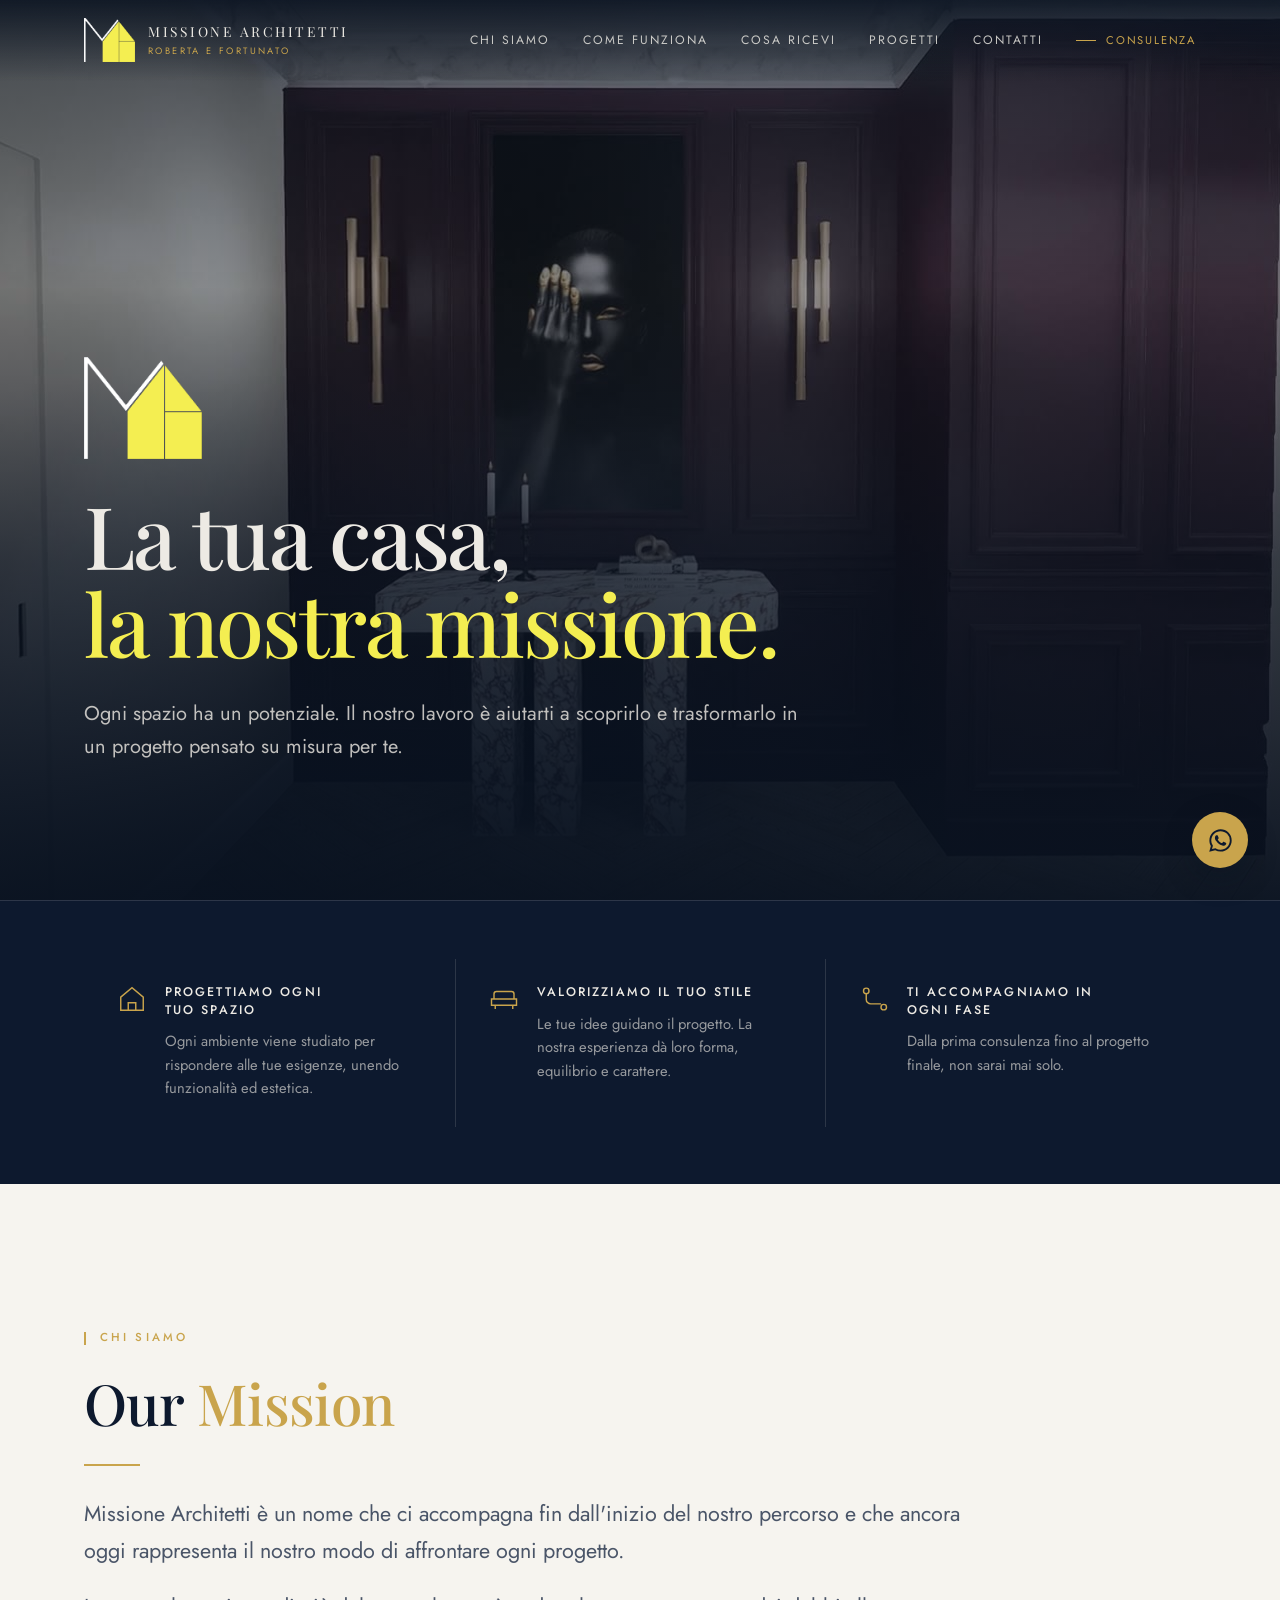
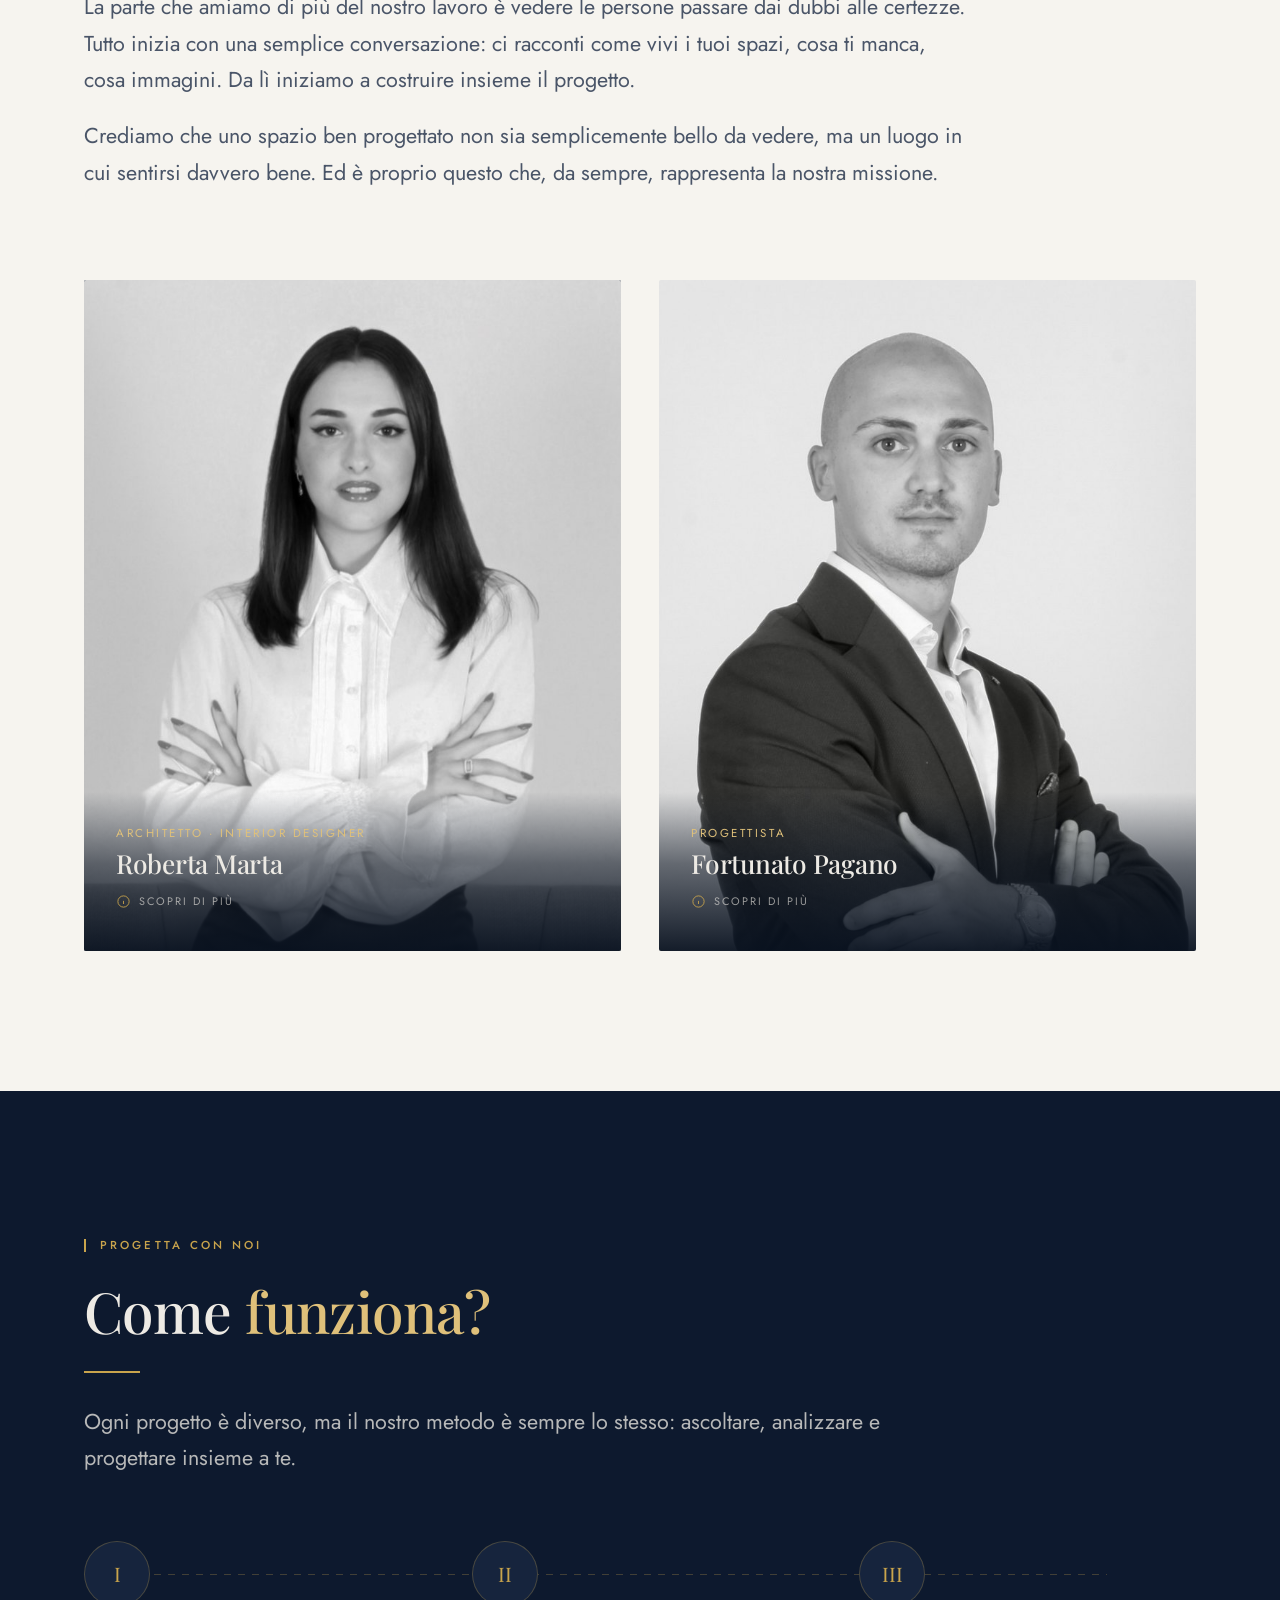
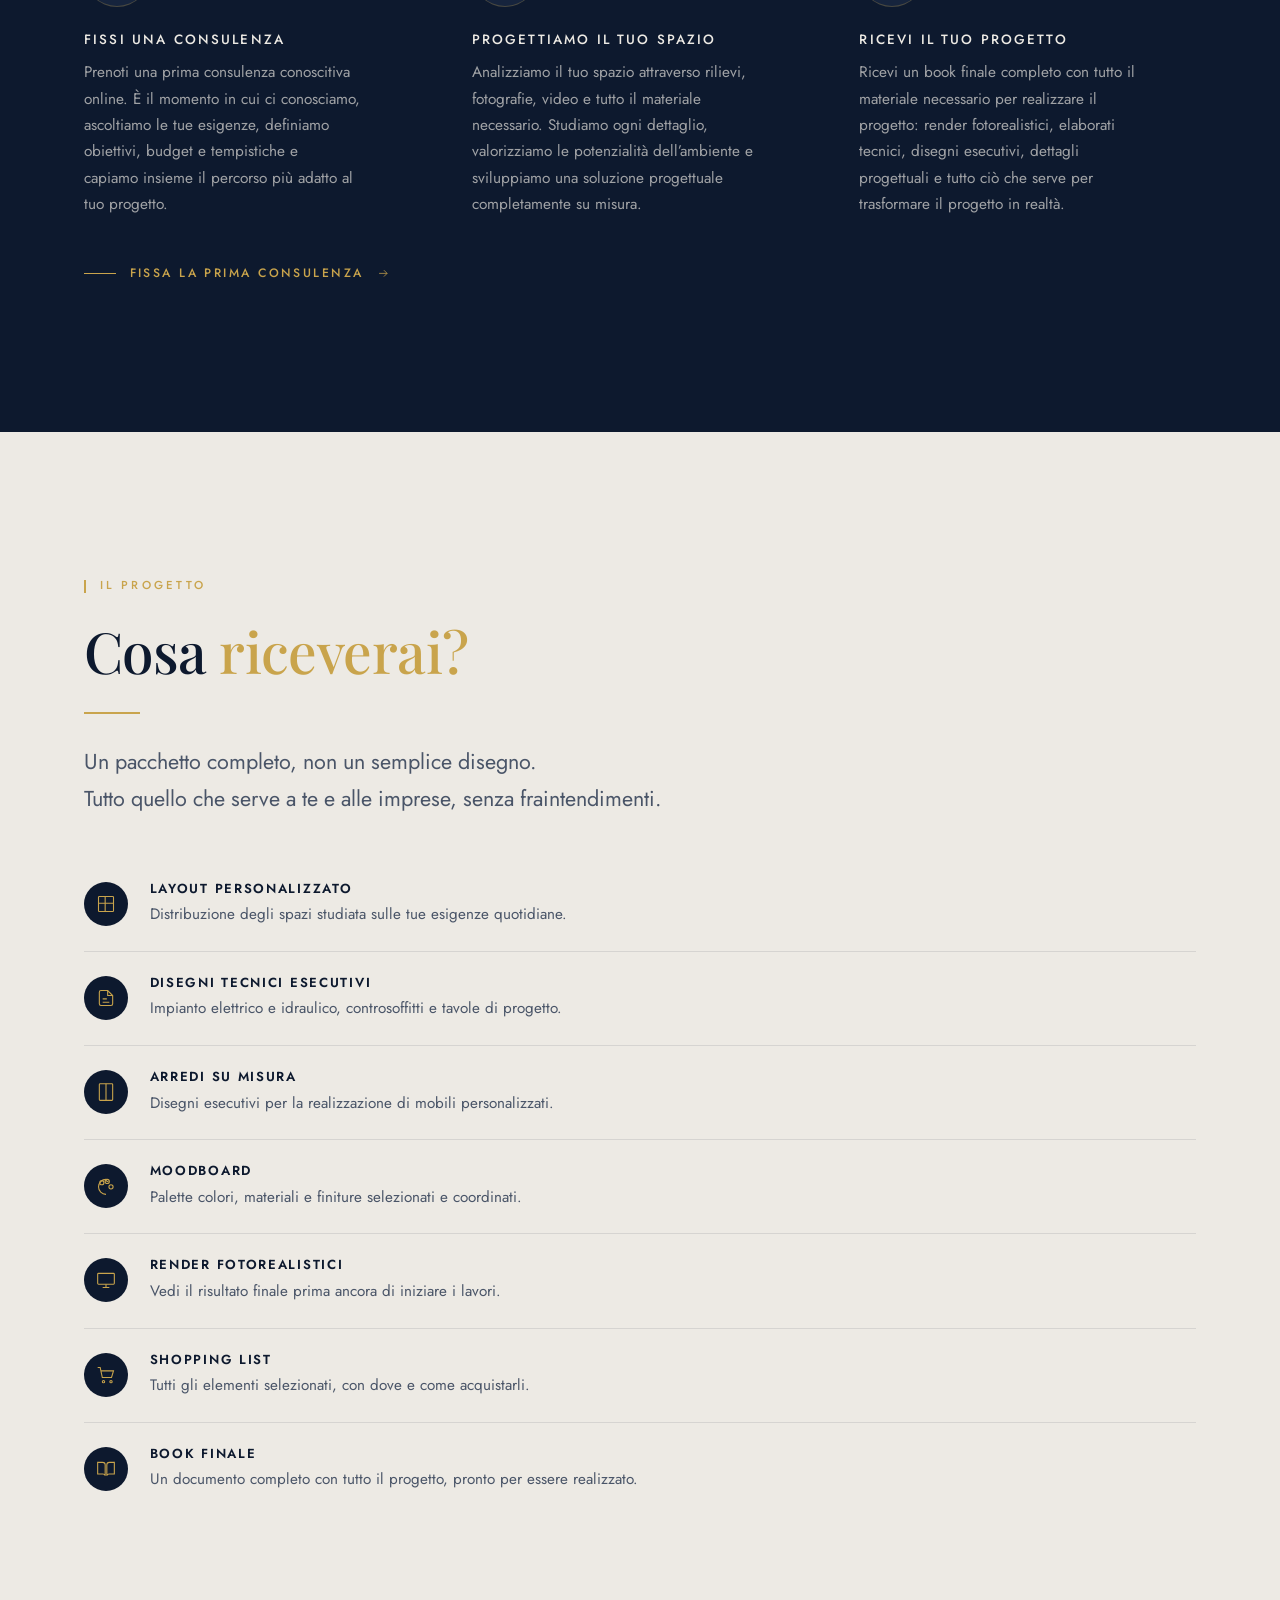
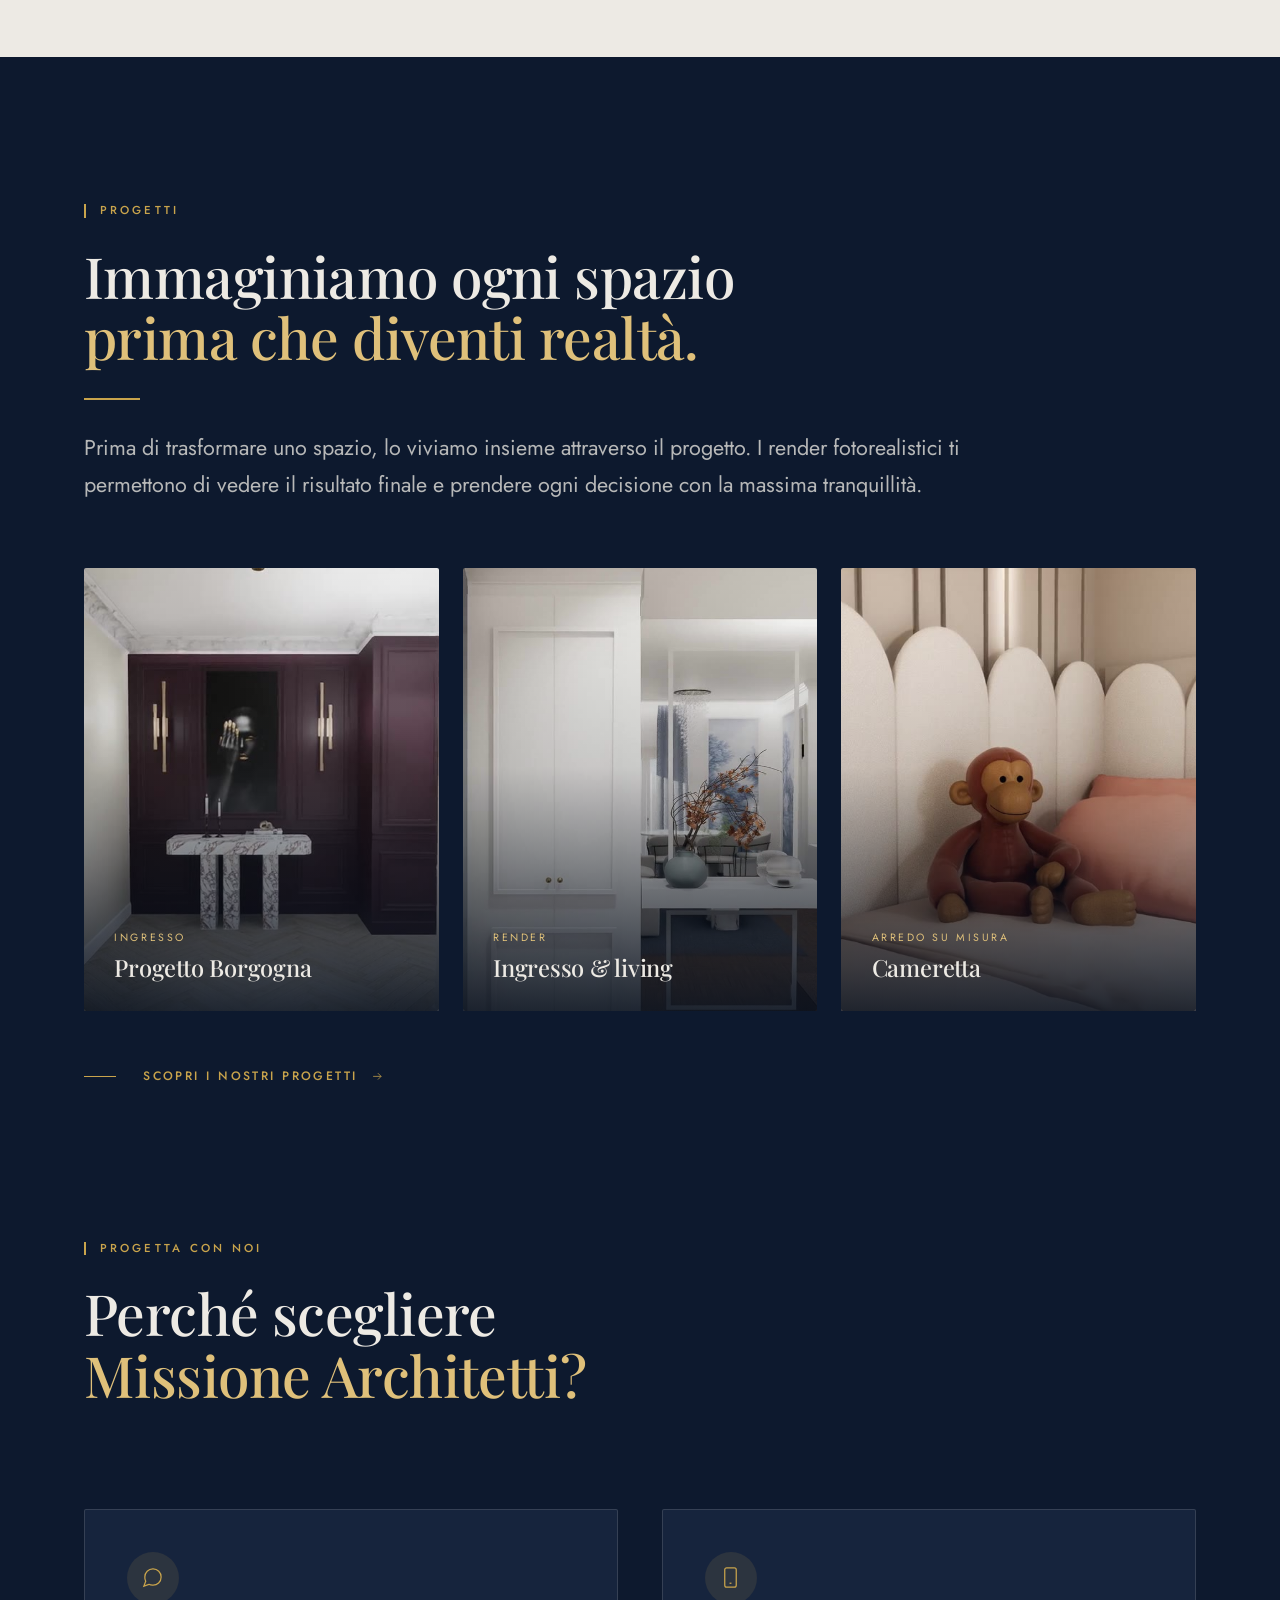
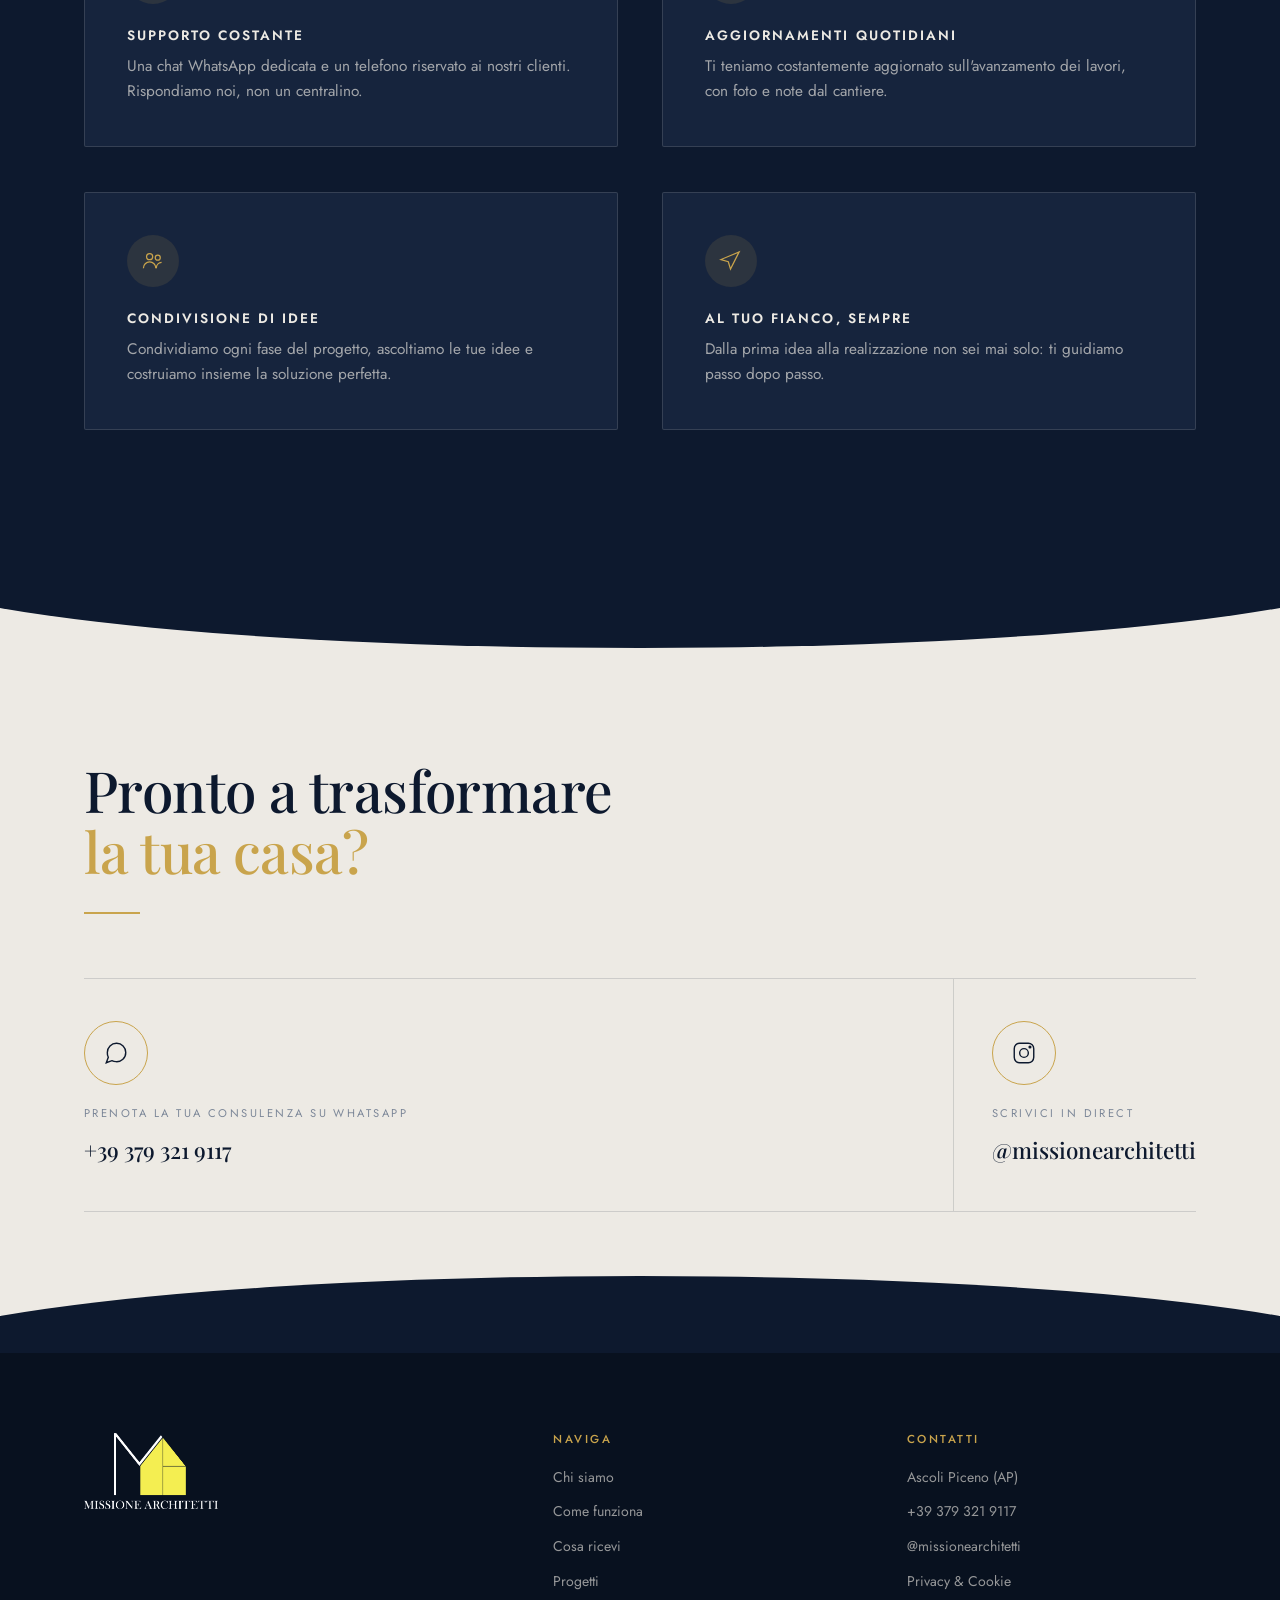
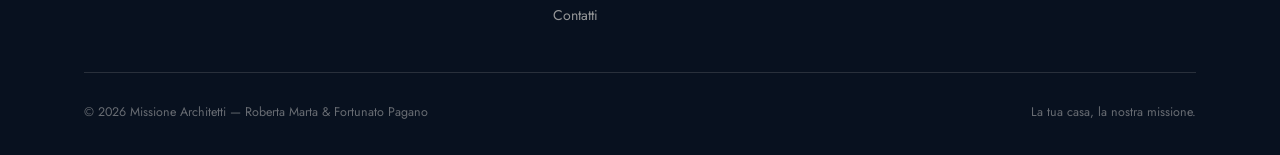
==== index.html @ 6aa2b3bf "Indirizzi senza estensione, Our Mission" ====
<!DOCTYPE html>
<html lang="it">
<head>
<meta charset="UTF-8">
<meta name="viewport" content="width=device-width, initial-scale=1">
<title>Missione Architetti | Ascoli Piceno</title>
<meta name="description" content="Studio di architettura e interior design ad Ascoli Piceno. Progettiamo e rinnoviamo la tua casa con soluzioni su misura — in studio e online in tutta Italia: layout, render fotorealistici, moodboard e disegni esecutivi.">
<meta name="theme-color" content="#0D192E">
<meta name="geo.region" content="IT-AP">
<meta name="geo.placename" content="Ascoli Piceno">
<meta name="author" content="Missione Architetti — Roberta Marta, Fortunato Pagano">
<link rel="canonical" href="https://www.missionearchitetti.it/">

<meta property="og:type" content="website">
<meta property="og:locale" content="it_IT">
<meta property="og:site_name" content="Missione Architetti">
<meta property="og:title" content="Missione Architetti | Ascoli Piceno">
<meta property="og:description" content="Ogni spazio ha un potenziale. Il nostro lavoro è aiutarti a scoprirlo e trasformarlo in un progetto pensato su misura per te.">
<meta property="og:url" content="https://www.missionearchitetti.it/">
<meta property="og:image" content="https://www.missionearchitetti.it/assets/img/duo-mission.jpg">
<meta property="og:image:width" content="1080">
<meta property="og:image:height" content="1350">
<meta name="twitter:card" content="summary_large_image">

<link rel="icon" href="/favicon.ico" sizes="32x32">
<link rel="icon" type="image/png" href="/assets/img/favicon-512.png" sizes="512x512">
<link rel="apple-touch-icon" href="/assets/img/apple-touch-icon.png">

<link rel="preconnect" href="https://fonts.googleapis.com">
<link rel="preconnect" href="https://fonts.gstatic.com" crossorigin>
<link href="https://fonts.googleapis.com/css2?family=Cormorant+Garamond:ital,wght@0,400;0,500;1,400&family=Playfair+Display:wght@400;500;600&family=Jost:wght@300;400;500;600&display=swap" rel="stylesheet">
<link rel="stylesheet" href="assets/style.css">

<script type="application/ld+json">
{
  "@context":"https://schema.org",
  "@type":"ProfessionalService",
  "name":"Missione Architetti",
  "description":"Studio di architettura e interior design ad Ascoli Piceno. Progettazione d'interni su misura e ristrutturazioni, con consulenza online in tutta Italia.",
  "image":"https://www.missionearchitetti.it/assets/img/duo-mission.jpg",
  "url":"https://www.missionearchitetti.it/",
  "telephone":"+393793219117",
  "address":{
    "@type":"PostalAddress",
    "addressLocality":"Ascoli Piceno",
    "addressRegion":"AP",
    "addressCountry":"IT"
  },
  "areaServed":[{"@type":"City","name":"Ascoli Piceno"},{"@type":"Country","name":"Italia"}],
  "priceRange":"$$",
  "sameAs":["https://www.instagram.com/missionearchitetti/"],
  "employee":[
    {"@type":"Person","name":"Roberta Marta","jobTitle":"Architetto e Interior Designer"},
    {"@type":"Person","name":"Fortunato Pagano","jobTitle":"Progettista"}
  ]
}
</script>
</head>
<body>

<!-- ==================== NAV ==================== -->
<header class="nav" id="nav">
  <div class="nav__inner">
    <a class="nav__logo" href="#top" aria-label="Missione Architetti — home">
      <img src="assets/img/logo-icon.png" alt="">
      <span>Missione Architetti<small>Roberta e Fortunato</small></span>
    </a>

    <nav class="nav__links" id="navLinks" aria-label="Navigazione principale">
      <a href="#chi-siamo">Chi siamo</a>
      <a href="#metodo">Come funziona</a>
      <a href="#servizi">Cosa ricevi</a>
      <a href="/progetti">Progetti</a>
      <a href="#contatti">Contatti</a>
      <a class="btn btn--gold" href="https://wa.me/393793219117?text=Ciao%20Missione%20Architetti%2C%20vorrei%20informazioni%20sulla%20consulenza." target="_blank" rel="noopener">Consulenza</a>
    </nav>

    <button class="nav__toggle" id="navToggle" aria-label="Apri il menu" aria-expanded="false" aria-controls="navLinks"><span></span></button>
  </div>
</header>

<!-- ==================== HERO ==================== -->
<section class="hero" id="top">
  <div class="hero__media">
    <!-- La sorgente viene assegnata da script.js dopo il load:
         desktop -> hero.mp4 (1600px) · mobile -> hero-mobile.mp4 (960px).
         Fino ad allora si vede il poster, quindi la pagina apre subito. -->
    <video id="heroVideo" poster="assets/img/hero-poster.jpg"
           data-src="assets/video/hero.mp4"
           data-src-mobile="assets/video/hero-mobile.mp4"
           muted loop playsinline preload="none" aria-hidden="true"></video>
  </div>

  <div class="hero__inner">
    <img class="hero__mark reveal" src="assets/img/logo-icon.png" alt="Logo Missione Architetti" width="120" height="103">
    <h1 class="h-display reveal" data-d="1">La tua casa, <br><span class="yellow">la nostra missione.</span></h1>
    <p class="hero__lede reveal" data-d="2">
      Ogni spazio ha un potenziale. Il nostro lavoro è aiutarti a scoprirlo
      e trasformarlo in un progetto pensato su misura per te.
    </p>
    <div class="btn-row reveal" data-d="3">
      <a class="btn btn--gold" href="https://wa.me/393793219117?text=Ciao%20Missione%20Architetti%2C%20vorrei%20prenotare%20una%20consulenza." target="_blank" rel="noopener">
        <svg viewBox="0 0 24 24" fill="currentColor" aria-hidden="true"><path d="M12.04 2C6.58 2 2.13 6.45 2.13 11.91c0 1.75.46 3.45 1.32 4.95L2 22l5.25-1.38a9.9 9.9 0 0 0 4.79 1.22h.01c5.46 0 9.9-4.45 9.9-9.91 0-2.65-1.03-5.14-2.9-7.01A9.82 9.82 0 0 0 12.04 2Zm0 18.15h-.01a8.2 8.2 0 0 1-4.19-1.15l-.3-.18-3.12.82.83-3.04-.2-.31a8.19 8.19 0 0 1-1.26-4.38c0-4.54 3.7-8.24 8.25-8.24 2.2 0 4.27.86 5.83 2.42a8.19 8.19 0 0 1 2.41 5.83c0 4.54-3.7 8.23-8.24 8.23Zm4.52-6.17c-.25-.12-1.47-.72-1.69-.81-.23-.08-.39-.12-.56.13-.16.24-.64.8-.78.97-.15.16-.29.18-.53.06-.25-.13-1.05-.39-1.99-1.23-.74-.66-1.23-1.47-1.38-1.72-.14-.25-.01-.38.11-.5.11-.11.25-.29.37-.44.13-.15.17-.25.25-.41.09-.17.05-.31-.01-.44-.06-.12-.56-1.34-.76-1.84-.2-.48-.41-.42-.56-.42l-.48-.01c-.16 0-.43.06-.66.31-.22.25-.86.85-.86 2.06 0 1.22.89 2.39 1.01 2.56.12.16 1.75 2.67 4.23 3.74.59.26 1.05.41 1.41.52.59.19 1.13.16 1.56.1.47-.07 1.47-.6 1.68-1.18.2-.58.2-1.08.15-1.18-.06-.11-.23-.17-.48-.29Z"/></svg>
        Prenota una consulenza
      </a>
      <a class="btn btn--outline" href="/progetti">Guarda i progetti</a>
    </div>
  </div>

</section>

<!-- ==================== PILASTRI ==================== -->
<section class="pillars on-navy">
  <div class="wrap">
    <div class="pillars__grid">
      <article class="pillar reveal">
        <svg viewBox="0 0 24 24" fill="none" stroke="currentColor" aria-hidden="true"><path d="M3 10.5 12 3l9 7.5V21H3z"/><path d="M9 21v-6h6v6"/></svg>
        <div><h3>Progettiamo ogni <br>tuo spazio</h3><p>Ogni ambiente viene studiato per rispondere alle tue esigenze, unendo funzionalità ed estetica.</p></div>
      </article>
      <article class="pillar reveal" data-d="1">
        <svg viewBox="0 0 24 24" fill="none" stroke="currentColor" aria-hidden="true"><path d="M4 12V8a2 2 0 0 1 2-2h12a2 2 0 0 1 2 2v4"/><path d="M2 12h20v5H2z"/><path d="M5 17v3M19 17v3"/></svg>
        <div><h3>Valorizziamo il tuo stile</h3><p>Le tue idee guidano il progetto. La nostra esperienza dà loro forma, equilibrio e carattere.</p></div>
      </article>
      <article class="pillar reveal" data-d="2">
        <svg viewBox="0 0 24 24" fill="none" stroke="currentColor" aria-hidden="true"><circle cx="5" cy="5.5" r="2.2"/><circle cx="19" cy="18.5" r="2.2"/><path d="M5 7.7v4.6a3.6 3.6 0 0 0 3.6 3.6h8.2"/></svg>
        <div><h3>Ti accompagniamo in <br>ogni fase</h3><p>Dalla prima consulenza fino al progetto finale, non sarai mai solo.</p></div>
      </article>
    </div>
  </div>
</section>

<!-- ==================== CHI SIAMO ==================== -->
<section class="section section--cream" id="chi-siamo">
  <div class="wrap">
    <div class="intro">
      <span class="eyebrow reveal">Chi siamo</span>
      <h2 class="h-section reveal" data-d="1">Our <span class="gold">Mission</span></h2>
      <div class="rule reveal" data-d="1"></div>
      <p class="lede reveal" data-d="2">
        Missione Architetti è un nome che ci accompagna fin dall'inizio del nostro
        percorso e che ancora oggi rappresenta il nostro modo di affrontare ogni progetto.
      </p>
      <p class="lede reveal" data-d="3" style="margin-top:1.2rem">
        La parte che amiamo di più del nostro lavoro è vedere le persone passare dai
        dubbi alle certezze. Tutto inizia con una semplice conversazione: ci racconti
        come vivi i tuoi spazi, cosa ti manca, cosa immagini. Da lì iniziamo a costruire
        insieme il progetto.
      </p>
      <p class="lede reveal" data-d="4" style="margin-top:1.2rem">
        Crediamo che uno spazio ben progettato non sia semplicemente bello da vedere,
        ma un luogo in cui sentirsi davvero bene. Ed è proprio questo che, da sempre,
        rappresenta la nostra missione.
      </p>
    </div>

    <!-- Passando il mouse sulla foto (o toccandola su mobile) si apre la bio.
         >>> SOSTITUIRE il testo dentro .member__text con le bio vere <<< -->
    <div class="team">
      <article class="member reveal" tabindex="0" role="button" aria-expanded="false" aria-label="Scopri chi è Roberta Marta">
        <img src="assets/img/roberta.jpg" alt="Roberta Marta, architetto" width="900" height="931" loading="lazy">

        <div class="member__body">
          <p>Architetto · Interior Designer</p>
          <h3>Roberta Marta</h3>
          <span class="member__hint">
            <svg viewBox="0 0 24 24" fill="none" stroke="currentColor" aria-hidden="true"><circle cx="12" cy="12" r="9"/><path d="M12 11v5M12 8h.01"/></svg>
            Scopri di più
          </span>
        </div>

        <div class="member__bio">
          <p class="member__role">Architetto · Interior Designer</p>
          <h3>Roberta Marta</h3>
          <span class="member__rule"></span>
          <div class="member__text">
            <p>Sono Roberta, architetto interior designer e fondatore di Missione Architetti.</p>
            <p>Il mio mondo è fatto di dettagli e di ambienti che raccontano una storia.
            Mi occupo di trasformare gli spazi in luoghi che riflettono la personalità e
            le esigenze di chi li vive.</p>
            <p>Con me, ogni progetto d'interni diventa un viaggio creativo e su misura.</p>
          </div>
          <button class="member__close" type="button" aria-label="Chiudi">
            <svg viewBox="0 0 24 24" fill="none" stroke="currentColor" stroke-width="1.6" aria-hidden="true"><path d="M6 6l12 12M18 6 6 18"/></svg>
          </button>
        </div>
      </article>

      <article class="member reveal" data-d="1" tabindex="0" role="button" aria-expanded="false" aria-label="Scopri chi è Fortunato Pagano">
        <img src="assets/img/fortunato.jpg" alt="Fortunato Pagano, progettista" width="900" height="931" loading="lazy">

        <div class="member__body">
          <p>Progettista</p>
          <h3>Fortunato Pagano</h3>
          <span class="member__hint">
            <svg viewBox="0 0 24 24" fill="none" stroke="currentColor" aria-hidden="true"><circle cx="12" cy="12" r="9"/><path d="M12 11v5M12 8h.01"/></svg>
            Scopri di più
          </span>
        </div>

        <div class="member__bio">
          <p class="member__role">Progettista</p>
          <h3>Fortunato Pagano</h3>
          <span class="member__rule"></span>
          <div class="member__text">
            <p>Sono Fortunato, architetto e fondatore di Missione Architetti.</p>
            <p>Il mio lavoro unisce creatività e concretezza, trasformando ogni progetto
            in un'opera solida e funzionale.</p>
            <p>Con me, ogni spazio è concepito per esprimere al meglio la sua identità e
            migliorare la vita di chi lo vive.</p>
          </div>
          <button class="member__close" type="button" aria-label="Chiudi">
            <svg viewBox="0 0 24 24" fill="none" stroke="currentColor" stroke-width="1.6" aria-hidden="true"><path d="M6 6l12 12M18 6 6 18"/></svg>
          </button>
        </div>
      </article>
    </div>
  </div>
</section>

<!-- ==================== COME FUNZIONA ==================== -->
<section class="section section--navy on-navy" id="metodo">
  <div class="wrap">
    <div class="intro">
      <span class="eyebrow reveal">Progetta con noi</span>
      <h2 class="h-section reveal" data-d="1">Come <span class="gold">funziona?</span></h2>
      <div class="rule reveal" data-d="1"></div>
      <p class="lede reveal" data-d="2">
        Ogni progetto è diverso, ma il nostro metodo è sempre lo stesso: ascoltare, analizzare e progettare insieme a te.
      </p>
    </div>

    <div class="steps">
      <article class="step reveal" data-d="1">
        <div class="step__num">I</div>
        <h3>Fissi una consulenza</h3>
        <p>Prenoti una prima consulenza conoscitiva online. È il momento in cui ci conosciamo, ascoltiamo le tue esigenze, definiamo obiettivi, budget e tempistiche e capiamo insieme il percorso più adatto al tuo progetto.</p>
      </article>
      <article class="step reveal" data-d="2">
        <div class="step__num">II</div>
        <h3>Progettiamo il tuo spazio</h3>
        <p>Analizziamo il tuo spazio attraverso rilievi, fotografie, video e tutto il materiale necessario. Studiamo ogni dettaglio, valorizziamo le potenzialità dell’ambiente e sviluppiamo una soluzione progettuale completamente su misura.</p>
      </article>
      <article class="step reveal" data-d="3">
        <div class="step__num">III</div>
        <h3>Ricevi il tuo progetto</h3>
        <p>Ricevi un book finale completo con tutto il materiale necessario per realizzare il progetto: render fotorealistici, elaborati tecnici, disegni esecutivi, dettagli progettuali e tutto ciò che serve per trasformare il progetto in realtà.</p>
      </article>
    </div>

    <div class="btn-row reveal" data-d="4">
      <a class="btn btn--gold" href="https://wa.me/393793219117?text=Ciao%2C%20vorrei%20fissare%20la%20prima%20consulenza." target="_blank" rel="noopener">
        Fissa la prima consulenza
        <svg viewBox="0 0 24 24" fill="none" stroke="currentColor" stroke-width="1.4" aria-hidden="true"><path d="M4 12h15M13 6l6 6-6 6"/></svg>
      </a>
    </div>
  </div>
</section>

<!-- ==================== COSA RICEVI ==================== -->
<section class="section section--tint" id="servizi">
  <div class="wrap">
    <div class="intro">
      <span class="eyebrow reveal">Il progetto</span>
      <h2 class="h-section reveal" data-d="1">Cosa <span class="gold">riceverai?</span></h2>
      <div class="rule reveal" data-d="1"></div>
      <p class="lede reveal" data-d="2">
        Un pacchetto completo, non un semplice disegno. <br>
        Tutto quello che serve a te e alle imprese, senza fraintendimenti.
      </p>
    </div>

    <div class="deliver">
      <div>
        <ul class="dlist">
          <li class="reveal">
            <div class="dlist__ico"><svg viewBox="0 0 24 24" fill="none" stroke="currentColor" aria-hidden="true"><rect x="3" y="3" width="18" height="18" rx="1"/><path d="M3 11h18M11 3v18"/></svg></div>
            <div><h3>Layout personalizzato</h3><p>Distribuzione degli spazi studiata sulle tue esigenze quotidiane.</p></div>
          </li>
          <li class="reveal" data-d="1">
            <div class="dlist__ico"><svg viewBox="0 0 24 24" fill="none" stroke="currentColor" aria-hidden="true"><path d="M14 3H6a2 2 0 0 0-2 2v14a2 2 0 0 0 2 2h12a2 2 0 0 0 2-2V9z"/><path d="M14 3v6h6M8 13h5M8 17h8"/></svg></div>
            <div><h3>Disegni tecnici esecutivi</h3><p>Impianto elettrico e idraulico, controsoffitti e tavole di progetto.</p></div>
          </li>
          <li class="reveal" data-d="2">
            <div class="dlist__ico"><svg viewBox="0 0 24 24" fill="none" stroke="currentColor" aria-hidden="true"><rect x="4" y="2" width="16" height="20" rx="1"/><path d="M12 2v20M9 11h.01M15 11h.01"/></svg></div>
            <div><h3>Arredi su misura</h3><p>Disegni esecutivi per la realizzazione di mobili personalizzati.</p></div>
          </li>
          <li class="reveal" data-d="3">
            <div class="dlist__ico"><svg viewBox="0 0 24 24" fill="none" stroke="currentColor" aria-hidden="true"><circle cx="13.5" cy="6.5" r="2.5"/><circle cx="18" cy="13" r="2.5"/><circle cx="7" cy="8" r="2.5"/><path d="M12 22a9 9 0 1 1 0-18c0 2 1 3 3 3"/></svg></div>
            <div><h3>Moodboard</h3><p>Palette colori, materiali e finiture selezionati e coordinati.</p></div>
          </li>
          <li class="reveal" data-d="4">
            <div class="dlist__ico"><svg viewBox="0 0 24 24" fill="none" stroke="currentColor" aria-hidden="true"><rect x="2" y="4" width="20" height="13" rx="1"/><path d="M8 21h8M12 17v4"/></svg></div>
            <div><h3>Render fotorealistici</h3><p>Vedi il risultato finale prima ancora di iniziare i lavori.</p></div>
          </li>
          <li class="reveal" data-d="5">
            <div class="dlist__ico"><svg viewBox="0 0 24 24" fill="none" stroke="currentColor" aria-hidden="true"><circle cx="9" cy="20" r="1.4"/><circle cx="18" cy="20" r="1.4"/><path d="M2 3h3l2.6 12h11L21 7H6"/></svg></div>
            <div><h3>Shopping list</h3><p>Tutti gli elementi selezionati, con dove e come acquistarli.</p></div>
          </li>
          <li class="reveal" data-d="6">
            <div class="dlist__ico"><svg viewBox="0 0 24 24" fill="none" stroke="currentColor" aria-hidden="true"><path d="M2 4h6a3 3 0 0 1 3 3v13a3 3 0 0 0-3-2H2zM22 4h-6a3 3 0 0 0-3 3v13a3 3 0 0 1 3-2h6z"/></svg></div>
            <div><h3>Book finale</h3><p>Un documento completo con tutto il progetto, pronto per essere realizzato.</p></div>
          </li>
        </ul>
      </div>
    </div>
  </div>
</section>

<!-- ==================== PROGETTI ==================== -->
<!-- Blocco autonomo: per spostarlo su una pagina dedicata (progetti.html)
     basta tagliare questa <section> e il CSS .pgrid/.pcard resta valido. -->
<section class="section section--navy on-navy" id="progetti">
  <div class="wrap">
    <div class="intro">
      <span class="eyebrow reveal">Progetti</span>
      <h2 class="h-section reveal" data-d="1">Immaginiamo ogni spazio <br><span class="gold">prima che diventi realtà.</span></h2>
      <div class="rule reveal" data-d="1"></div>
      <p class="lede reveal" data-d="2">
        Prima di trasformare uno spazio, lo viviamo insieme attraverso il progetto.
        I render fotorealistici ti permettono di vedere il risultato finale e prendere
        ogni decisione con la massima tranquillità.
      </p>
    </div>

    <!-- Anteprima: le schede complete stanno in progetti.html -->
    <div class="teaser">
      <a class="pcard reveal" href="/progetti" aria-label="Vedi il Progetto Borgogna nella galleria">
        <img src="assets/img/progetto-bagno-poster.jpg" alt="Render di un ingresso con boiserie color borgogna, marmo e superfici riflettenti" width="1100" height="619" loading="lazy">
        <div class="pcard__body"><span>Ingresso</span><h3>Progetto Borgogna</h3></div>
      </a>

      <a class="pcard reveal" data-d="1" href="/progetti" aria-label="Vedi il progetto Ingresso e living nella galleria">
        <img src="assets/img/progetto-salotto-poster.jpg" alt="Render di un ingresso con armadiatura a tutta altezza e consolle sospesa" width="640" height="1138" loading="lazy">
        <div class="pcard__body"><span>Render</span><h3>Ingresso &amp; living</h3></div>
      </a>

      <a class="pcard reveal" data-d="2" href="/progetti" aria-label="Vedi il progetto Cameretta su misura nella galleria">
        <img src="assets/img/progetto-cameretta-poster.jpg" alt="Render di una cameretta con letto e boiserie su misura" width="1100" height="619" loading="lazy">
        <div class="pcard__body"><span>Arredo su misura</span><h3>Cameretta</h3></div>
      </a>
    </div>

    <div class="teaser__cta">
      <a class="btn btn--text reveal" href="/progetti">
        <span class="line" aria-hidden="true"></span>
        Scopri i nostri progetti
        <svg viewBox="0 0 24 24" fill="none" stroke="currentColor" stroke-width="1.4" aria-hidden="true"><path d="M4 12h15M13 6l6 6-6 6"/></svg>
      </a>
    </div>
  </div>
</section>

<!-- ==================== PERCHÉ NOI ==================== -->
<section class="section section--navy on-navy" style="padding-top:0">
  <div class="wrap">
    <div class="intro">
      <span class="eyebrow reveal">Progetta con noi</span>
      <h2 class="h-section reveal" data-d="1">Perché scegliere <br><span class="gold">Missione Architetti?</span></h2>
      <div class="rule reveal" data-d="1"></div>
    </div>

    <div class="why">
      <article class="wcard reveal">
        <div class="wcard__ico"><svg viewBox="0 0 24 24" fill="none" stroke="currentColor" aria-hidden="true"><path d="M21 11.5a8.4 8.4 0 0 1-9 8.5 8.4 8.4 0 0 1-3.8-.9L3 21l1.9-5.1A8.4 8.4 0 0 1 4 11.5 8.4 8.4 0 0 1 12.5 3 8.4 8.4 0 0 1 21 11.5Z"/></svg></div>
        <h3>Supporto costante</h3>
        <p>Una chat WhatsApp dedicata e un telefono riservato ai nostri clienti. Rispondiamo noi, non un centralino.</p>
      </article>
      <article class="wcard reveal" data-d="1">
        <div class="wcard__ico"><svg viewBox="0 0 24 24" fill="none" stroke="currentColor" aria-hidden="true"><rect x="6" y="2" width="12" height="20" rx="2"/><path d="M11 18h2"/></svg></div>
        <h3>Aggiornamenti quotidiani</h3>
        <p>Ti teniamo costantemente aggiornato sull'avanzamento dei lavori, con foto e note dal cantiere.</p>
      </article>
      <article class="wcard reveal" data-d="2">
        <div class="wcard__ico"><svg viewBox="0 0 24 24" fill="none" stroke="currentColor" aria-hidden="true"><circle cx="9" cy="8" r="3.2"/><path d="M2.5 20a6.5 6.5 0 0 1 13 0"/><circle cx="17.5" cy="9" r="2.6"/><path d="M16 20a6 6 0 0 1 5.5-6"/></svg></div>
        <h3>Condivisione di idee</h3>
        <p>Condividiamo ogni fase del progetto, ascoltiamo le tue idee e costruiamo insieme la soluzione perfetta.</p>
      </article>
      <article class="wcard reveal" data-d="3">
        <div class="wcard__ico"><svg viewBox="0 0 24 24" fill="none" stroke="currentColor" aria-hidden="true"><path d="m21 3-9 18-2.3-7.7L2 11z"/></svg></div>
        <h3>Al tuo fianco, sempre</h3>
        <p>Dalla prima idea alla realizzazione non sei mai solo: ti guidiamo passo dopo passo.</p>
      </article>
    </div>
  </div>
</section>

<!-- ==================== CTA CONTATTI ==================== -->
<section class="section cta" id="contatti">
  <div class="wrap">
    <div class="intro">
      <span class="eyebrow reveal">Contatti</span>
      <h2 class="h-section reveal" data-d="1">Pronto a trasformare <br><span class="gold">la tua casa?</span></h2>
      <div class="rule reveal" data-d="1"></div>
    </div>

    <div class="cta__methods">
      <a class="method reveal" data-d="2" href="https://wa.me/393793219117?text=Ciao%20Missione%20Architetti%2C%20vorrei%20prenotare%20una%20consulenza." target="_blank" rel="noopener">
        <span class="method__ico"><svg viewBox="0 0 24 24" fill="none" stroke="currentColor" aria-hidden="true"><path d="M21 11.5a8.4 8.4 0 0 1-9 8.5 8.4 8.4 0 0 1-3.8-.9L3 21l1.9-5.1A8.4 8.4 0 0 1 4 11.5 8.4 8.4 0 0 1 12.5 3 8.4 8.4 0 0 1 21 11.5Z"/></svg></span>
        <small>Prenota la tua consulenza su WhatsApp</small>
        <strong>+39 379 321 9117</strong>
      </a>

      <a class="method reveal" data-d="3" href="https://www.instagram.com/missionearchitetti/" target="_blank" rel="noopener">
        <span class="method__ico"><svg viewBox="0 0 24 24" fill="none" stroke="currentColor" aria-hidden="true"><rect x="3" y="3" width="18" height="18" rx="5"/><circle cx="12" cy="12" r="4"/><circle cx="17.5" cy="6.5" r=".8" fill="currentColor"/></svg></span>
        <small>Scrivici in direct</small>
        <strong>@missionearchitetti</strong>
      </a>
    </div>

  </div>
</section>

<!-- ==================== FOOTER ==================== -->
<footer class="footer">
  <div class="wrap">
    <div class="footer__top">
      <div class="footer__logo">
        <img src="assets/img/logo.png" alt="Missione Architetti" width="200" height="113" loading="lazy">
      </div>

      <div>
        <h4>Naviga</h4>
        <ul>
          <li><a href="#chi-siamo">Chi siamo</a></li>
          <li><a href="#metodo">Come funziona</a></li>
          <li><a href="#servizi">Cosa ricevi</a></li>
          <li><a href="/progetti">Progetti</a></li>
          <li><a href="#contatti">Contatti</a></li>
        </ul>
      </div>

      <div>
        <h4>Contatti</h4>
        <ul>
          <li><a href="https://maps.google.com/?q=Piazza+del+Popolo,+Ascoli+Piceno" target="_blank" rel="noopener">Ascoli Piceno (AP)</a></li>
          <li><a href="https://wa.me/393793219117" target="_blank" rel="noopener">+39 379 321 9117</a></li>
          <li><a href="https://www.instagram.com/missionearchitetti/" target="_blank" rel="noopener">@missionearchitetti</a></li>
          <li><a href="/privacy">Privacy &amp; Cookie</a></li>
        </ul>
      </div>
    </div>

    <div class="footer__bottom">
      <p>© <span id="year">2026</span> Missione Architetti — Roberta Marta &amp; Fortunato Pagano</p>
      <p>La tua casa, la nostra missione.</p>
    </div>
  </div>
</footer>

<!-- WhatsApp flottante -->
<a class="wa" href="https://wa.me/393793219117?text=Ciao%20Missione%20Architetti%2C%20vorrei%20informazioni." target="_blank" rel="noopener" aria-label="Scrivici su WhatsApp">
  <svg viewBox="0 0 24 24" fill="currentColor" aria-hidden="true"><path d="M12.04 2C6.58 2 2.13 6.45 2.13 11.91c0 1.75.46 3.45 1.32 4.95L2 22l5.25-1.38a9.9 9.9 0 0 0 4.79 1.22h.01c5.46 0 9.9-4.45 9.9-9.91 0-2.65-1.03-5.14-2.9-7.01A9.82 9.82 0 0 0 12.04 2Zm0 18.15h-.01a8.2 8.2 0 0 1-4.19-1.15l-.3-.18-3.12.82.83-3.04-.2-.31a8.19 8.19 0 0 1-1.26-4.38c0-4.54 3.7-8.24 8.25-8.24 2.2 0 4.27.86 5.83 2.42a8.19 8.19 0 0 1 2.41 5.83c0 4.54-3.7 8.23-8.24 8.23Zm4.52-6.17c-.25-.12-1.47-.72-1.69-.81-.23-.08-.39-.12-.56.13-.16.24-.64.8-.78.97-.15.16-.29.18-.53.06-.25-.13-1.05-.39-1.99-1.23-.74-.66-1.23-1.47-1.38-1.72-.14-.25-.01-.38.11-.5.11-.11.25-.29.37-.44.13-.15.17-.25.25-.41.09-.17.05-.31-.01-.44-.06-.12-.56-1.34-.76-1.84-.2-.48-.41-.42-.56-.42l-.48-.01c-.16 0-.43.06-.66.31-.22.25-.86.85-.86 2.06 0 1.22.89 2.39 1.01 2.56.12.16 1.75 2.67 4.23 3.74.59.26 1.05.41 1.41.52.59.19 1.13.16 1.56.1.47-.07 1.47-.6 1.68-1.18.2-.58.2-1.08.15-1.18-.06-.11-.23-.17-.48-.29Z"/></svg>
</a>

<!-- Lightbox video -->
<div class="lb" id="lb" role="dialog" aria-modal="true" aria-label="Video progetto">
  <button class="lb__close" id="lbClose" aria-label="Chiudi"><svg viewBox="0 0 24 24" fill="none" stroke="currentColor" stroke-width="1.6"><path d="M6 6l12 12M18 6 6 18"/></svg></button>
  <video id="lbVideo" controls playsinline></video>
</div>

<script src="assets/script.js"></script>
</body>
</html>
---- assets/style.css ----
/* ==========================================================================
   MISSIONE ARCHITETTI — Roberta Marta & Fortunato Pagano
   Palette derivata dal logo e dalla comunicazione Instagram
   ========================================================================== */

:root{
  /* Colori */
  --navy:        #0D192E;
  --navy-deep:   #08111F;
  --navy-soft:   #16243D;
  --navy-line:   rgba(237,234,228,.14);

  --gold:        #C9A44C;
  --gold-light:  #DFC07A;
  --gold-dim:    rgba(201,164,76,.28);

  --cream:       #EDEAE4;
  --cream-warm:  #F6F4EF;
  --white:       #FFFFFF;

  --ink:         #0D192E;
  --ink-soft:    #4A5568;
  --ink-mute:    #7C8798;

  /* Accento dal logo, usato con parsimonia */
  --yellow:      #F4EE51;

  /* Tipografia */
  --serif: "Cormorant Garamond", "Playfair Display", Georgia, serif;
  --display: "Playfair Display", Georgia, serif;
  --sans: "Jost", "Helvetica Neue", Arial, sans-serif;

  /* Ritmo */
  --pad: clamp(1.25rem, 5vw, 4rem);
  --section: clamp(5rem, 11vw, 9.5rem);
  --maxw: 1240px;
  --radius: 2px;

  --ease: cubic-bezier(.22,.61,.36,1);
}

/* ---------- Reset ---------- */
*,*::before,*::after{box-sizing:border-box}
*{margin:0}
html{-webkit-text-size-adjust:100%; scroll-behavior:smooth; overflow-x:clip}
@media (prefers-reduced-motion: reduce){
  html{scroll-behavior:auto}
  *,*::before,*::after{animation-duration:.001ms !important; transition-duration:.001ms !important}
}
body{
  font-family:var(--sans);
  font-size:clamp(1rem,.96rem + .2vw,1.075rem);
  line-height:1.72;
  color:var(--ink);
  background:var(--cream-warm);
  -webkit-font-smoothing:antialiased;
  overflow-x:clip;
}
img,video,svg{display:block; max-width:100%; height:auto}
a{color:inherit; text-decoration:none}
button{font:inherit; color:inherit; background:none; border:0; cursor:pointer}
ul{list-style:none; padding:0}
::selection{background:var(--gold); color:var(--navy)}

/* ---------- Layout ---------- */
.wrap{width:100%; max-width:var(--maxw); margin-inline:auto; padding-inline:var(--pad)}
.section{padding-block:var(--section)}
.section--navy{background:var(--navy); color:var(--cream)}
.section--cream{background:var(--cream-warm)}
.section--tint{background:var(--cream)}

/* ---------- Tipografia ---------- */
.eyebrow{
  display:inline-flex; align-items:center; gap:.85rem;
  font-family:var(--sans);
  font-size:.72rem; font-weight:500;
  letter-spacing:.28em; text-transform:uppercase;
  color:var(--gold);
  margin-bottom:1.5rem;
}
.eyebrow::before{content:""; width:2px; height:1.15em; background:var(--gold); flex:none}
/* Blocco introduttivo: occhiello, titolo, filetto e testo tutti sullo stesso
   margine sinistro. Usato identico in ogni sezione. */
.intro{margin-bottom:clamp(2.6rem,5vw,4rem)}
/* Testo introduttivo un po' più grande: riempie la riga invece di lasciare
   mezza pagina vuota a destra, restando comodo da leggere. */
.intro .lede,.intro p{
  max-width:68ch;
  font-size:clamp(1.1rem, 1rem + .45vw, 1.35rem);
  line-height:1.7;
}

h1,h2,h3,h4{font-family:var(--display); font-weight:500; line-height:1.08; letter-spacing:-.01em}

.h-display{
  font-size:clamp(2.6rem, 1.4rem + 5.4vw, 5.4rem);
  line-height:1.02;
  letter-spacing:-.025em;
}
.h-section{
  font-size:clamp(2.05rem, 1.3rem + 3.1vw, 3.55rem);
  line-height:1.08;
  margin-bottom:1.4rem;
  text-wrap:balance;
}
/* Sotto una certa larghezza le interruzioni manuali peggiorano il testo:
   lo lasciamo andare a capo da solo. */
@media (max-width:760px){
  .h-section br,.h-display br,.page-hero h1 br,.hero__lede br,.lede br{display:none}
  .h-section,.h-display{text-wrap:pretty}
}
.h-card{font-size:1.22rem; line-height:1.25; letter-spacing:0}

.gold{color:var(--gold)}
.on-navy .gold{color:var(--gold-light)}
/* Il giallo del logo: solo su fondo scuro, dove ha contrasto */
.yellow{color:var(--yellow)}
em.soft{font-style:italic; font-family:var(--serif); font-weight:400}

/* text-wrap:pretty impedisce che l'ultima riga resti con una parola sola */
p,li,dd,blockquote{text-wrap:pretty}

.lede{
  font-size:clamp(1.06rem,1rem + .35vw,1.22rem);
  line-height:1.75;
  color:var(--ink-soft);
  max-width:64ch;
}
.section--navy .lede{color:rgba(237,234,228,.76)}

.rule{width:56px; height:2px; background:var(--gold); margin:1.9rem 0}

/* ---------- Bottoni ----------
   Un unico stile in tutto il sito: filetto, scritta, freccia. Nessun riquadro. */
.btn{
  display:inline-flex; align-items:center; gap:.85rem;
  padding:.45rem 0; border:0; background:none;
  font-family:var(--sans); font-size:.76rem; font-weight:500;
  letter-spacing:.2em; text-transform:uppercase;
  color:var(--gold);
  transition:color .4s var(--ease);
}
.btn::before{
  content:""; flex:none; width:32px; height:1px; background:currentColor;
  transition:width .45s var(--ease);
}
.btn:hover::before{width:50px}
.btn svg{width:1.05em; height:1.05em; flex:none; transition:transform .4s var(--ease)}
.btn:hover svg{transform:translateX(5px)}

.btn--gold{color:var(--gold)}
.btn--gold:hover{color:var(--gold-light)}

.btn--outline{color:rgba(237,234,228,.82)}
.btn--outline:hover{color:var(--cream)}

.btn--ghost{color:var(--navy)}
.btn--ghost:hover{color:var(--gold)}

.btn-row{display:flex; flex-wrap:wrap; gap:1.4rem 2.6rem; margin-top:2.4rem}

/* ==========================================================================
   NAV
   ========================================================================== */
.nav{
  position:fixed; inset:0 0 auto 0; z-index:100;
  padding-block:1.15rem;
  transition:background .45s var(--ease), padding .45s var(--ease), box-shadow .45s var(--ease);
}
.nav::after{
  content:""; position:absolute; inset:0; z-index:-1;
  background:linear-gradient(to bottom, rgba(8,17,31,.82), rgba(8,17,31,0));
  transition:opacity .45s var(--ease);
}
.nav.is-stuck{background:rgba(8,17,31,.94); backdrop-filter:blur(14px); padding-block:.65rem; box-shadow:0 1px 0 var(--navy-line)}
.nav.is-stuck::after{opacity:0}

.nav__inner{
  max-width:var(--maxw); margin-inline:auto; padding-inline:var(--pad);
  display:flex; align-items:center; justify-content:space-between; gap:2rem;
}
.nav__logo{display:flex; align-items:center; gap:.8rem}
.nav__logo img{height:44px; width:auto; transition:height .45s var(--ease)}
.nav.is-stuck .nav__logo img{height:36px}
.nav__logo span{
  font-family:var(--display); font-size:.86rem; letter-spacing:.2em;
  text-transform:uppercase; color:var(--cream); line-height:1.3;
}
.nav__logo span small{display:block; font-family:var(--sans); font-size:.58rem; letter-spacing:.26em; color:var(--gold); margin-top:.25rem}

.nav__links{display:flex; align-items:center; gap:2.1rem}
.nav__links a{
  font-size:.76rem; font-weight:400; letter-spacing:.16em; text-transform:uppercase;
  color:rgba(237,234,228,.82); position:relative; padding-block:.3rem;
  transition:color .3s var(--ease);
}
.nav__links a::after{
  content:""; position:absolute; left:0; bottom:0; width:0; height:1px;
  background:var(--gold); transition:width .35s var(--ease);
}
.nav__links a:hover{color:var(--cream)}
.nav__links a:hover::after{width:100%}
.nav__links .btn{font-size:.7rem; color:var(--gold); gap:.6rem}
.nav__links .btn::before{width:20px}
.nav__links .btn:hover::before{width:32px}
.nav__links .btn::after{display:none}

.nav__toggle{display:none; width:44px; height:44px; align-items:center; justify-content:center; color:var(--cream)}
.nav__toggle span{display:block; width:24px; height:1.5px; background:currentColor; position:relative; transition:background .3s}
.nav__toggle span::before,.nav__toggle span::after{
  content:""; position:absolute; left:0; width:24px; height:1.5px; background:currentColor;
  transition:transform .35s var(--ease), top .35s var(--ease);
}
.nav__toggle span::before{top:-7px} .nav__toggle span::after{top:7px}
.nav.is-open .nav__toggle span{background:transparent}
.nav.is-open .nav__toggle span::before{top:0; transform:rotate(45deg)}
.nav.is-open .nav__toggle span::after{top:0; transform:rotate(-45deg)}

/* ==========================================================================
   HERO
   ========================================================================== */
.hero{
  position:relative; min-height:100svh;
  display:flex; align-items:flex-end;
  background:var(--navy-deep); color:var(--cream);
  overflow:hidden; isolation:isolate;
  padding-block:clamp(7rem,14vh,10rem) clamp(3rem,7vh,5.5rem);
}
.hero__media{position:absolute; inset:0; z-index:-2}
.hero__media video,.hero__media img{width:100%; height:100%; object-fit:cover}
.hero__media::after{
  content:""; position:absolute; inset:0;
  background:
    linear-gradient(to top, rgba(8,17,31,.96) 0%, rgba(8,17,31,.72) 38%, rgba(8,17,31,.42) 68%, rgba(8,17,31,.68) 100%),
    radial-gradient(120% 90% at 20% 100%, rgba(13,25,46,.7), transparent 65%);
}
.hero__inner{width:100%; max-width:var(--maxw); margin-inline:auto; padding-inline:var(--pad)}
.hero__mark{height:clamp(66px,9vw,102px); width:auto; margin-bottom:2rem; opacity:.96}
.hero h1{max-width:16ch}
.hero__lede{
  margin-top:1.9rem; max-width:60ch;
  color:rgba(237,234,228,.8);
  font-size:clamp(1.05rem,1rem + .34vw,1.25rem); line-height:1.65;
}


/* ---------- Barra valori ---------- */
.pillars{background:var(--navy); color:var(--cream); border-top:1px solid var(--navy-line)}
.pillars__grid{display:grid; grid-template-columns:repeat(3,1fr); gap:0; padding-block:clamp(2.5rem,5vw,3.6rem)}
.pillar{padding:1.6rem clamp(1rem,2.6vw,2.4rem); display:flex; gap:1.1rem; align-items:flex-start}
.pillar + .pillar{border-left:1px solid var(--navy-line)}
.pillar svg{width:30px; height:30px; flex:none; color:var(--gold); stroke-width:1.15}
.pillar h3{
  font-family:var(--sans); font-size:.78rem; font-weight:500;
  letter-spacing:.17em; text-transform:uppercase; color:var(--cream);
  line-height:1.4; margin-bottom:.7rem;
}
.pillar p{font-size:.92rem; line-height:1.6; color:rgba(237,234,228,.62)}

/* ==========================================================================
   CHI SIAMO
   ========================================================================== */

/* Team */
.team{display:grid; grid-template-columns:repeat(2,1fr); gap:clamp(1.4rem,3vw,2.6rem); margin-top:clamp(3.5rem,7vw,5.5rem)}
.member{
  position:relative; overflow:hidden; border-radius:var(--radius);
  background:var(--navy-soft); cursor:pointer; outline:none;
}
.member:focus-visible{box-shadow:0 0 0 2px var(--gold)}
.member img{width:100%; aspect-ratio:4/5; object-fit:cover; transition:transform 1s var(--ease), filter .6s var(--ease)}
.member:hover img{transform:scale(1.035)}
.member.is-open img{filter:blur(2px) brightness(.6)}

.member__body{
  position:absolute; inset:auto 0 0 0; padding:clamp(1.2rem,3vw,2rem);
  background:linear-gradient(to top, rgba(8,17,31,.94), rgba(8,17,31,.55) 55%, transparent);
  transition:opacity .45s var(--ease), transform .45s var(--ease);
}
.member__body p{font-size:.72rem; letter-spacing:.22em; text-transform:uppercase; color:var(--gold-light)}
.member__body h3{font-family:var(--display); font-size:clamp(1.2rem,1rem + .8vw,1.7rem); color:var(--cream); margin-top:.35rem}
.member:hover .member__body,
.member:focus-within .member__body,
.member.is-open .member__body{opacity:0; transform:translateY(14px)}

/* Suggerimento "Scopri di più" */
.member__hint{
  display:inline-flex; align-items:center; gap:.5rem; margin-top:.9rem;
  font-size:.68rem; letter-spacing:.18em; text-transform:uppercase;
  color:rgba(237,234,228,.62);
  transition:color .35s var(--ease);
}
.member__hint svg{width:15px; height:15px; stroke-width:1.4; color:var(--gold)}
.member:hover .member__hint{color:var(--cream)}

/* Pannello bio */
.member__bio{
  position:absolute; inset:0; z-index:2;
  display:flex; flex-direction:column; justify-content:center;
  padding:clamp(1.5rem,3.4vw,2.4rem);
  background:linear-gradient(to top, rgba(8,17,31,.97), rgba(13,25,46,.93));
  opacity:0; visibility:hidden;
  transition:opacity .5s var(--ease), visibility .5s;
}
.member:hover .member__bio,
.member:focus-within .member__bio,
.member.is-open .member__bio{opacity:1; visibility:visible}

.member__bio .member__role{font-size:.68rem; letter-spacing:.24em; text-transform:uppercase; color:var(--gold)}
.member__bio h3{font-family:var(--display); font-size:clamp(1.25rem,1rem + .85vw,1.75rem); color:var(--cream); margin-top:.3rem}
.member__rule{display:block; width:44px; height:2px; background:var(--gold); margin:1.1rem 0 1.3rem}
.member__text p{font-size:clamp(.88rem,.85rem + .12vw,.96rem); line-height:1.68; color:rgba(237,234,228,.76)}
.member__text p + p{margin-top:.85rem}

/* Il pannello entra dal basso, con un filo di ritardo */
.member__bio > *{transform:translateY(12px); opacity:0; transition:transform .55s var(--ease), opacity .55s var(--ease)}
.member:hover .member__bio > *,
.member:focus-within .member__bio > *,
.member.is-open .member__bio > *{transform:none; opacity:1}
.member__bio > *:nth-child(2){transition-delay:.06s}
.member__bio > *:nth-child(3){transition-delay:.1s}
.member__bio > *:nth-child(4){transition-delay:.15s}

/* Chiusura: serve solo al tocco, su desktop basta togliere il mouse */
.member__close{
  display:none; position:absolute; top:.9rem; right:.9rem;
  width:38px; height:38px; border-radius:50%;
  align-items:center; justify-content:center;
  border:1px solid rgba(237,234,228,.28); color:var(--cream);
}
.member__close svg{width:16px; height:16px}

/* ==========================================================================
   COME FUNZIONA — timeline
   ========================================================================== */
.steps{display:grid; grid-template-columns:repeat(3,1fr); gap:clamp(1.6rem,4vw,3.2rem); position:relative}
.steps::before{
  content:""; position:absolute; top:33px; left:0; right:8%; height:1px;
  background:repeating-linear-gradient(to right, var(--gold-dim) 0 7px, transparent 7px 14px);
}
.step{position:relative}
.step__num{
  width:66px; height:66px; margin:0 0 1.6rem;
  display:grid; place-items:center; border-radius:50%;
  background:var(--navy); color:var(--gold); border:1px solid var(--gold-dim);
  font-family:var(--display); font-size:1.25rem; position:relative; z-index:1;
}
.section--navy .step__num{background:var(--navy-soft)}
.step h3{font-family:var(--sans); font-size:.84rem; font-weight:500; letter-spacing:.16em; text-transform:uppercase; margin-bottom:.75rem}
.step p{font-size:.96rem; color:var(--ink-soft); max-width:32ch}
.section--navy .step p{color:rgba(237,234,228,.66)}

/* ==========================================================================
   COSA RICEVI — deliverable
   ========================================================================== */
.deliver{display:grid; grid-template-columns:1fr}

.dlist{display:grid; gap:0}
.dlist li{display:flex; gap:1.35rem; padding:1.5rem 0; border-bottom:1px solid rgba(13,25,46,.1)}
.section--navy .dlist li{border-color:var(--navy-line)}
.dlist li:first-child{padding-top:0}
.dlist li:last-child{border-bottom:0}
.dlist__ico{
  width:44px; height:44px; flex:none; border-radius:50%;
  display:grid; place-items:center; background:var(--navy); color:var(--gold);
}
.dlist__ico svg{width:20px; height:20px; stroke-width:1.3}
.dlist h3{font-family:var(--sans); font-size:.82rem; font-weight:600; letter-spacing:.13em; text-transform:uppercase; margin-bottom:.4rem}
.dlist p{font-size:.95rem; line-height:1.62; color:var(--ink-soft)}
.section--navy .dlist p{color:rgba(237,234,228,.66)}

/* ==========================================================================
   PROGETTI — griglia video
   ========================================================================== */
.projects__head{display:flex; flex-wrap:wrap; align-items:flex-end; justify-content:space-between; gap:2rem}
.pgrid{
  display:grid; grid-template-columns:repeat(12,1fr);
  gap:clamp(.9rem,2vw,1.6rem);
  margin-top:clamp(2.8rem,6vw,4.2rem);
}
.pcard{
  position:relative; overflow:hidden; border-radius:var(--radius);
  background:var(--navy-soft); cursor:pointer; isolation:isolate;
}
.pcard--wide{grid-column:span 7} .pcard--tall{grid-column:span 5}
.pcard--half{grid-column:span 6}
.pcard video,.pcard img{width:100%; height:100%; object-fit:cover; transition:transform 1.1s var(--ease), filter .6s var(--ease)}
.pcard--wide video,.pcard--wide img,.pcard--half video,.pcard--half img{aspect-ratio:16/10}
.pcard--tall video,.pcard--tall img{aspect-ratio:3/4}
.pcard:hover video,.pcard:hover img{transform:scale(1.04)}
.pcard::after{
  content:""; position:absolute; inset:0; z-index:1; pointer-events:none;
  background:linear-gradient(to top, rgba(8,17,31,.88), rgba(8,17,31,.12) 55%, transparent);
}
.pcard__body{position:absolute; inset:auto 0 0 0; z-index:2; padding:clamp(1.15rem,2.6vw,1.9rem); pointer-events:none}
.pcard__body span{font-size:.66rem; letter-spacing:.24em; text-transform:uppercase; color:var(--gold-light)}
.pcard__body h3{font-family:var(--display); font-size:clamp(1.15rem,1rem + .6vw,1.55rem); color:var(--cream); margin-top:.3rem}
.pcard__play{
  position:absolute; top:clamp(.9rem,2vw,1.4rem); right:clamp(.9rem,2vw,1.4rem); z-index:2;
  width:42px; height:42px; border-radius:50%; display:grid; place-items:center;
  background:rgba(8,17,31,.55); border:1px solid rgba(237,234,228,.3); color:var(--cream);
  backdrop-filter:blur(6px); transition:background .35s var(--ease), color .35s var(--ease), border-color .35s;
}
.pcard:hover .pcard__play{background:var(--gold); color:var(--navy); border-color:var(--gold)}
.pcard__play svg{width:15px; height:15px}

.projects__note{
  margin-top:2.4rem; font-size:.85rem; color:rgba(237,234,228,.5);
  display:flex; align-items:center; gap:.7rem;
}
.projects__note::before{content:""; width:22px; height:1px; background:var(--gold-dim)}

/* ---------- Anteprima progetti in home ---------- */
.teaser{display:grid; grid-template-columns:repeat(3,1fr); gap:clamp(.9rem,2vw,1.5rem); margin-top:clamp(2.6rem,5vw,3.8rem)}
.teaser .pcard{grid-column:auto}
.teaser .pcard img,.teaser .pcard video{aspect-ratio:4/5}
.teaser__cta{display:flex; margin-top:clamp(2.2rem,4vw,3rem)}

/* ==========================================================================
   PAGINA PROGETTI
   ========================================================================== */
.page-hero{
  background:var(--navy); color:var(--cream);
  padding-block:clamp(9rem,17vh,13rem) clamp(3.5rem,7vw,5.5rem);
  position:relative; overflow:hidden;
}
.page-hero::after{
  content:""; position:absolute; right:-8%; top:-30%; width:46%; aspect-ratio:1;
  border:1px solid var(--navy-line); border-radius:50%; pointer-events:none;
}
.page-hero h1{font-size:clamp(2.4rem,1.5rem + 3.8vw,4.4rem); max-width:14ch}
.page-hero .lede{margin-top:1.8rem}

.projects-list{display:grid; gap:clamp(4rem,9vw,7.5rem)}

/* Colonne uguali: così il video ha la stessa larghezza sia a sinistra che a destra */
.project{display:grid; grid-template-columns:1fr 1fr; gap:clamp(2rem,5vw,4.5rem); align-items:start}
.project:nth-child(even) .project__side{order:2}

.project__media{
  position:relative; overflow:hidden; border-radius:var(--radius);
  background:var(--navy-soft); cursor:pointer; isolation:isolate;
}
.project__media video,.project__media img{width:100%; height:100%; object-fit:cover; transition:transform 1.1s var(--ease)}
.project__media:hover video,.project__media:hover img{transform:scale(1.035)}
/* Stessa proporzione per tutti i video: la sequenza scorre regolare */
.project__media video,.project__media img{aspect-ratio:4/3}
.project__media::after{background:linear-gradient(to top, rgba(8,17,31,.22), transparent 40%)}
.project__media .pcard__play{opacity:1}

.project h2{font-size:clamp(1.7rem,1.3rem + 1.7vw,2.6rem); margin:-.45rem 0 1.1rem}

/* La categoria sta sopra il video, allineata al suo bordo sinistro.
   La colonna di testo viene abbassata dello stesso ingombro, così il titolo
   parte dal bordo alto del video e non da quello dell'etichetta. */
.project{--cat-h:calc(.7rem * 1.4 + .85rem)}
.project__side{display:flex; flex-direction:column}
.project__cat{
  margin:0 0 .85rem; line-height:1.4;
  font-size:.7rem; letter-spacing:.24em; text-transform:uppercase;
  color:var(--ink-mute);
}
.project__text{padding-top:var(--cat-h)}
.section--navy .project__cat{color:rgba(237,234,228,.5)}
.project__desc{font-size:1rem; line-height:1.75; color:var(--ink-soft)}
.section--navy .project__desc{color:rgba(237,234,228,.72)}
.project__desc p + p{margin-top:.9rem}

/* Chiusura della galleria: pannello scuro con il marchio in filigrana */
.soon{
  position:relative; overflow:hidden; isolation:isolate;
  margin-top:clamp(4rem,8vw,6.5rem);
  padding:clamp(2.6rem,5.5vw,4.5rem);
  background:var(--navy); color:var(--cream);
  border-radius:var(--radius);
}
.soon::before{                      /* alone luminoso in basso a destra */
  content:""; position:absolute; z-index:-1; inset:auto -10% -60% auto;
  width:52%; aspect-ratio:1; border-radius:50%;
  background:radial-gradient(circle, rgba(201,164,76,.16), transparent 68%);
}
.soon::after{                       /* cerchio sottile, come sull'intestazione */
  content:""; position:absolute; z-index:-1; inset:-42% -14% auto auto;
  width:44%; aspect-ratio:1; border:1px solid var(--navy-line); border-radius:50%;
}
.soon__mark{
  position:absolute; z-index:-1; right:clamp(-2rem,-1vw,0rem); bottom:-14%;
  width:clamp(170px,24vw,320px); height:auto; opacity:.09;
  pointer-events:none;
}
.soon__body{position:relative; max-width:52ch}
.soon h3{
  font-family:var(--display); font-weight:500; line-height:1.06;
  font-size:clamp(1.9rem,1.4rem + 2.1vw,3rem);
  margin-bottom:1.3rem;
}
.soon p{color:rgba(237,234,228,.7); max-width:52ch}
.soon p + p{margin-top:1rem}
.soon .btn{margin-top:2.2rem}
.soon .btn{color:var(--gold)}
.soon .btn:hover{color:var(--gold-light)}

/* Lightbox */
.lb{
  position:fixed; inset:0; z-index:200; display:grid; place-items:center;
  background:rgba(6,12,22,.94); backdrop-filter:blur(8px);
  opacity:0; visibility:hidden; transition:opacity .4s var(--ease), visibility .4s;
  padding:clamp(1rem,4vw,3rem);
}
.lb.is-open{opacity:1; visibility:visible}
.lb video{max-width:min(100%,900px); max-height:86svh; width:auto; border-radius:var(--radius)}
.lb__close{
  position:absolute; top:clamp(1rem,3vw,2rem); right:clamp(1rem,3vw,2rem);
  width:46px; height:46px; border-radius:50%; display:grid; place-items:center;
  border:1px solid rgba(237,234,228,.28); color:var(--cream); transition:background .3s, color .3s;
}
.lb__close:hover{background:var(--gold); color:var(--navy); border-color:var(--gold)}
.lb__close svg{width:18px; height:18px}

/* ==========================================================================
   PERCHÉ NOI
   ========================================================================== */
.why{display:grid; grid-template-columns:repeat(2,1fr); gap:clamp(1.6rem,3.5vw,2.8rem); margin-top:clamp(3rem,6vw,4.5rem)}
.wcard{
  padding:clamp(1.8rem,3.5vw,2.6rem);
  background:var(--navy-soft); border:1px solid var(--navy-line); border-radius:var(--radius);
  transition:border-color .45s var(--ease), transform .45s var(--ease), background .45s var(--ease);
}
.wcard:hover{border-color:var(--gold-dim); transform:translateY(-4px); background:#18273f}
.wcard__ico{
  width:52px; height:52px; border-radius:50%; display:grid; place-items:center;
  background:rgba(201,164,76,.12); color:var(--gold); margin-bottom:1.5rem;
}
.wcard__ico svg{width:23px; height:23px; stroke-width:1.3}
.wcard h3{font-family:var(--sans); font-size:.85rem; font-weight:600; letter-spacing:.15em; text-transform:uppercase; color:var(--cream); margin-bottom:.7rem}
.wcard p{font-size:.96rem; line-height:1.66; color:rgba(237,234,228,.66)}

/* ==========================================================================
   CTA CONTATTI
   ========================================================================== */
.cta{position:relative; overflow:hidden; background:var(--cream)}
.cta::before,.cta::after{
  content:""; position:absolute; left:-10%; right:-10%; height:clamp(90px,14vw,180px);
  background:var(--navy); border-radius:50%;
}
.cta::before{top:calc(-1 * clamp(50px,8vw,110px))}
.cta::after{bottom:calc(-1 * clamp(50px,8vw,110px))}
.cta .wrap{position:relative; z-index:1}
/* Fascia a tutta larghezza divisa in tre, come i pilastri in cima alla pagina */
/* Le colonne si adattano al numero di voci presenti */
.cta__methods{
  display:grid; grid-auto-flow:column; grid-auto-columns:max-content;
  justify-content:space-between;
  border-block:1px solid rgba(13,25,46,.14);
}
.method{
  display:flex; flex-direction:column; align-items:flex-start; gap:.85rem;
  padding:clamp(1.9rem,3.4vw,2.6rem) clamp(1.5rem,3vw,2.6rem) clamp(1.9rem,3.4vw,2.6rem) 0;
}
.method + .method{
  border-left:1px solid rgba(13,25,46,.14);
  padding-left:clamp(1.5rem,3vw,2.6rem);
}
.method:last-child{padding-right:0}   /* l'ultima voce chiude sul margine destro */
.method__ico{
  width:64px; height:64px; border-radius:50%; display:grid; place-items:center;
  border:1px solid var(--gold); color:var(--navy);
  transition:background .4s var(--ease), color .4s var(--ease);
}
/* Niente spostamento in hover: le tre voci restano sulla stessa riga */
.method:hover .method__ico{background:var(--navy); color:var(--gold)}
.method strong{transition:color .4s var(--ease)}
.method:hover strong{color:var(--gold)}
.method__ico svg{width:26px; height:26px; stroke-width:1.3}
.method small{font-size:.7rem; letter-spacing:.22em; text-transform:uppercase; color:var(--ink-mute); margin-top:.35rem}
.method strong{font-family:var(--display); font-size:clamp(1.15rem,1rem + .5vw,1.5rem); font-weight:500; color:var(--navy); margin-top:-.35rem}

/* ==========================================================================
   FOOTER
   ========================================================================== */
.footer{background:var(--navy-deep); color:rgba(237,234,228,.62); padding-block:clamp(3.5rem,7vw,5rem) 2rem; font-size:.88rem}
.footer__top{display:grid; grid-template-columns:1.4fr 1fr 1fr; gap:clamp(2rem,5vw,4rem); padding-bottom:2.8rem; border-bottom:1px solid var(--navy-line)}
.footer__logo img{height:76px; width:auto; margin-bottom:1.2rem}
.footer h4{font-family:var(--sans); font-size:.72rem; font-weight:500; letter-spacing:.22em; text-transform:uppercase; color:var(--gold); margin-bottom:1.2rem}
.footer li + li{margin-top:.65rem}
.footer a{transition:color .3s var(--ease)}
.footer a:hover{color:var(--cream)}
.footer__bottom{display:flex; flex-wrap:wrap; justify-content:space-between; gap:1rem; padding-top:1.8rem; font-size:.78rem; color:rgba(237,234,228,.42)}

/* WhatsApp flottante */
.wa{
  position:fixed; right:clamp(1rem,3vw,2rem); bottom:clamp(1rem,3vw,2rem); z-index:90;
  width:56px; height:56px; border-radius:50%; display:grid; place-items:center;
  background:var(--gold); color:var(--navy);
  box-shadow:0 10px 30px rgba(8,17,31,.3);
  transition:transform .35s var(--ease), background .35s var(--ease);
}
.wa:hover{transform:translateY(-4px) scale(1.05); background:var(--gold-light)}
.wa svg{width:27px; height:27px}

/* ==========================================================================
   REVEAL
   ========================================================================== */
.reveal{opacity:0; transform:translateY(26px); transition:opacity .9s var(--ease), transform .9s var(--ease)}
.reveal.is-in{opacity:1; transform:none}
.reveal[data-d="1"]{transition-delay:.09s}
.reveal[data-d="2"]{transition-delay:.18s}
.reveal[data-d="3"]{transition-delay:.27s}
.reveal[data-d="4"]{transition-delay:.36s}
.reveal[data-d="5"]{transition-delay:.45s}
.reveal[data-d="6"]{transition-delay:.54s}

/* ==========================================================================
   RESPONSIVE
   ========================================================================== */
@media (max-width:980px){
  .nav__links{
    position:fixed; inset:0 0 0 auto; width:min(84vw,380px);
    flex-direction:column; align-items:flex-start; justify-content:center; gap:1.7rem;
    padding:2rem clamp(1.5rem,6vw,3rem);
    background:var(--navy-deep); border-left:1px solid var(--navy-line);
    transform:translateX(100%); transition:transform .5s var(--ease);
  }
  .nav.is-open .nav__links{transform:none}
  .nav__links a{font-size:1rem; letter-spacing:.14em}
  .nav__toggle{display:flex; position:relative; z-index:1}

  .about__grid{grid-template-columns:1fr}
  .cta__methods{grid-auto-flow:row; grid-auto-columns:auto}
  .method{padding-right:0}
  .method + .method{border-left:0; border-top:1px solid rgba(13,25,46,.14); padding-left:0}
  /* Al tocco la bio si apre col tap, quindi serve la X per chiuderla */
  .member{cursor:default}
  .member:hover .member__bio{opacity:0; visibility:hidden}
  .member:hover .member__bio > *{transform:translateY(12px); opacity:0}
  .member:hover .member__body{opacity:1; transform:none}
  .member.is-open .member__bio{opacity:1; visibility:visible}
  .member.is-open .member__bio > *{transform:none; opacity:1}
  .member.is-open .member__body{opacity:0; transform:translateY(14px)}
  .member__close{display:flex}
  .pillars__grid{grid-template-columns:1fr}
  .pillar + .pillar{border-left:0; border-top:1px solid var(--navy-line)}
  .steps{grid-template-columns:1fr; gap:2.4rem}
  .steps::before{display:none}
  .why{grid-template-columns:1fr}
  .footer__top{grid-template-columns:1fr 1fr}
  .footer__logo{grid-column:1 / -1}
}

@media (max-width:980px){
  .project{grid-template-columns:1fr; gap:2rem}
  .project:nth-child(even) .project__side{order:0}
  .project__text{padding-top:0}   /* in colonna singola non serve compensare */
  /* su schermo stretto finirebbe sotto il testo */
  .soon__mark{display:none}
  .soon::before{inset:auto -30% -40% auto; width:80%}
  .teaser{grid-template-columns:repeat(3,1fr); gap:.7rem}
  .teaser .pcard__body{padding:.9rem}
  .teaser .pcard__body h3{font-size:1rem}
  .teaser .pcard__body span{font-size:.58rem}
  .teaser .pcard__play{display:none}
}

/* ==========================================================================
   TELEFONO — leggibilità e aree di tocco
   Su schermo piccolo i caratteri molto piccoli e i link stretti diventano
   difficili da leggere e da centrare col dito: qui vengono ingranditi.
   ========================================================================== */
@media (max-width:720px){
  .eyebrow{font-size:.78rem; letter-spacing:.2em; margin-bottom:1.2rem}
  .btn{font-size:.85rem; letter-spacing:.16em; padding-block:.85rem}
  .btn::before{width:26px}

  .nav__links a{padding-block:.62rem}
  .nav__links .btn{font-size:.85rem; padding-block:.9rem}
  .nav__links .btn::before{width:26px}

  .teaser .pcard__body span{font-size:.74rem}
  .teaser .pcard__body h3{font-size:1.12rem}

  .pillar h3{font-size:.88rem}
  .pillar p{font-size:.98rem}

  .member__body p,.member__bio .member__role{font-size:.76rem}
  .member__close{width:44px; height:44px}

  .step h3,.dlist h3,.wcard h3{font-size:.9rem; letter-spacing:.1em}
  .dlist p,.wcard p,.step p{font-size:1rem}
  .dlist li{padding-block:1.3rem}

  .method small{font-size:.76rem}
  .project__cat,.pcard__body span{font-size:.74rem}
  .projects__note{font-size:.92rem}

  .footer{font-size:.96rem}
  .footer h4{font-size:.8rem}
  .footer li + li{margin-top:.1rem}
  .footer li a{display:inline-block; padding-block:.6rem}
  .footer__bottom{font-size:.86rem}

  .wa{width:60px; height:60px}
  .wa svg{width:29px; height:29px}

  .pgrid{grid-template-columns:1fr}
  .teaser{grid-template-columns:1fr 1fr}
  .teaser .pcard:nth-child(3){display:none}
  .pcard--wide,.pcard--tall,.pcard--half{grid-column:1 / -1}
  .pcard--tall video,.pcard--tall img{aspect-ratio:4/5}
  .team{grid-template-columns:1fr; max-width:420px}
  .hero{align-items:center; min-height:92svh}
  .footer__top{grid-template-columns:1fr}
  .btn-row{flex-direction:column; gap:1.1rem}
  .nav__logo span{display:none}
}
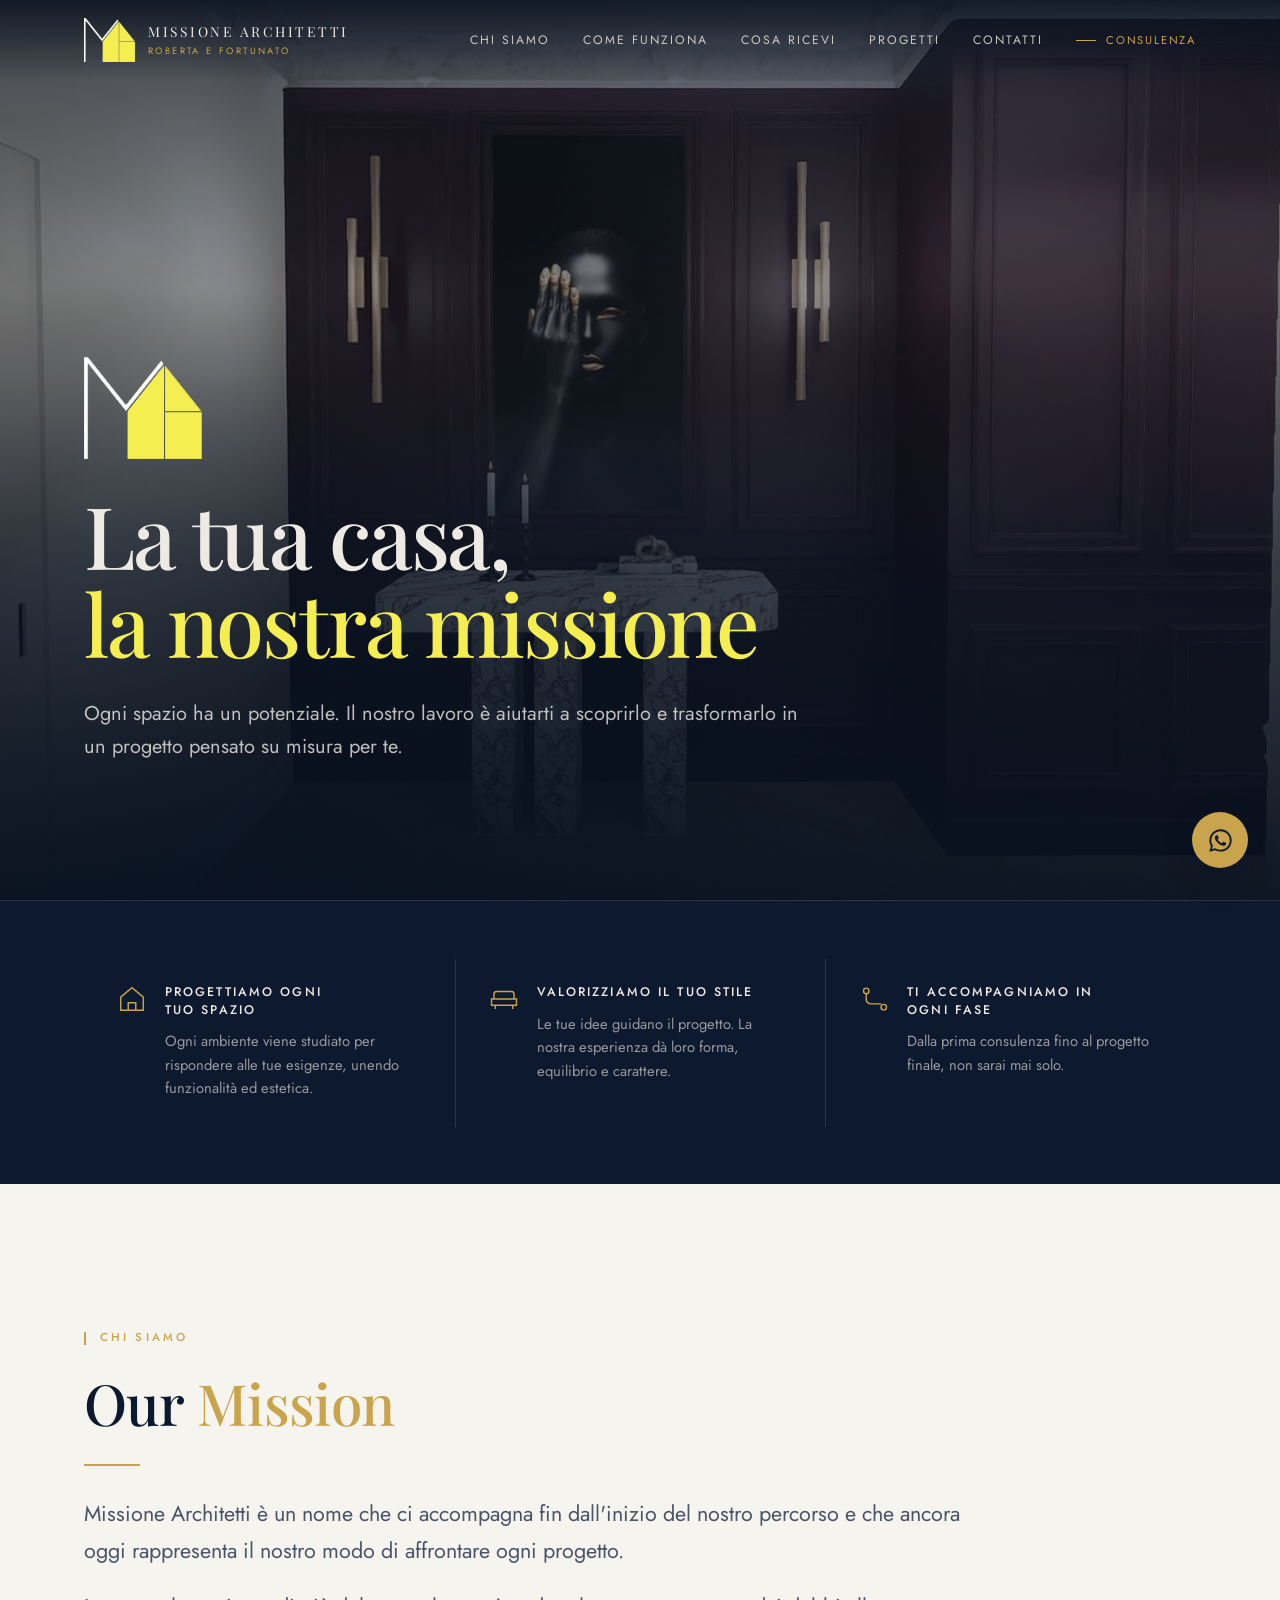
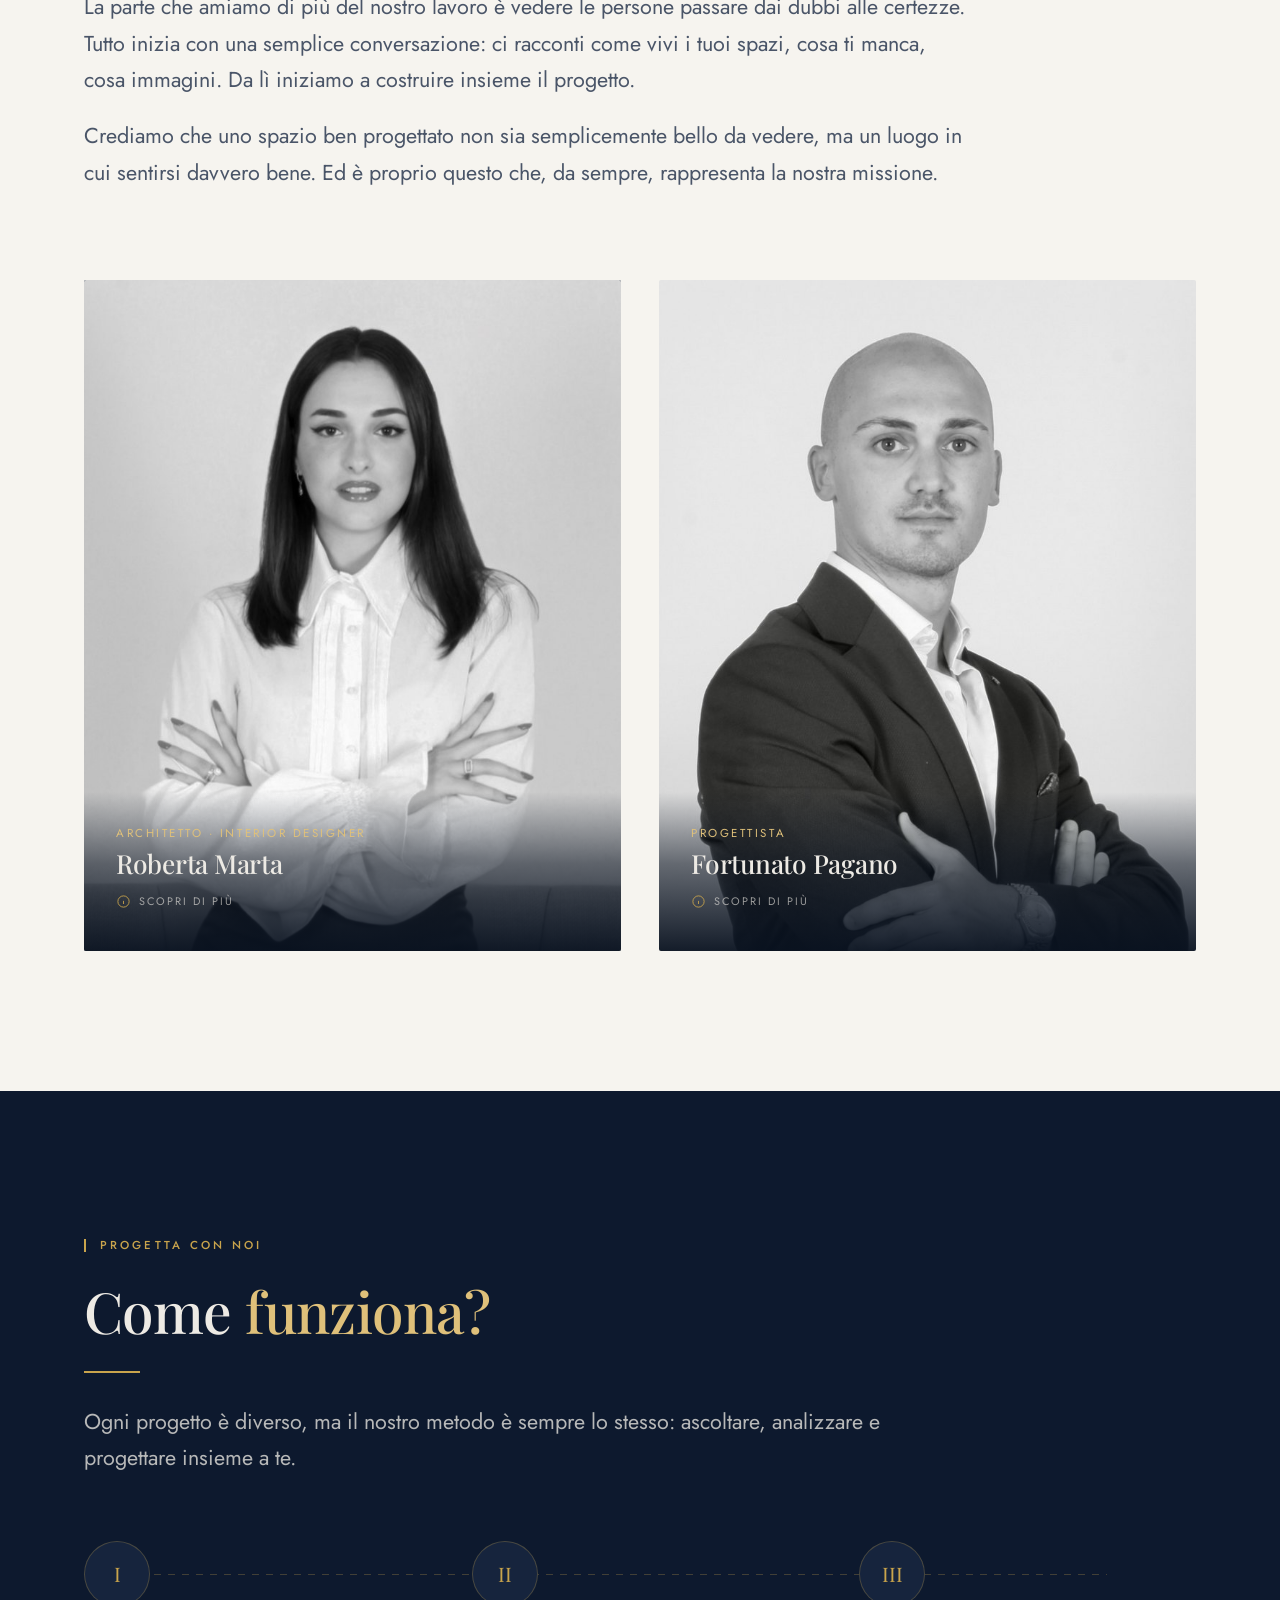
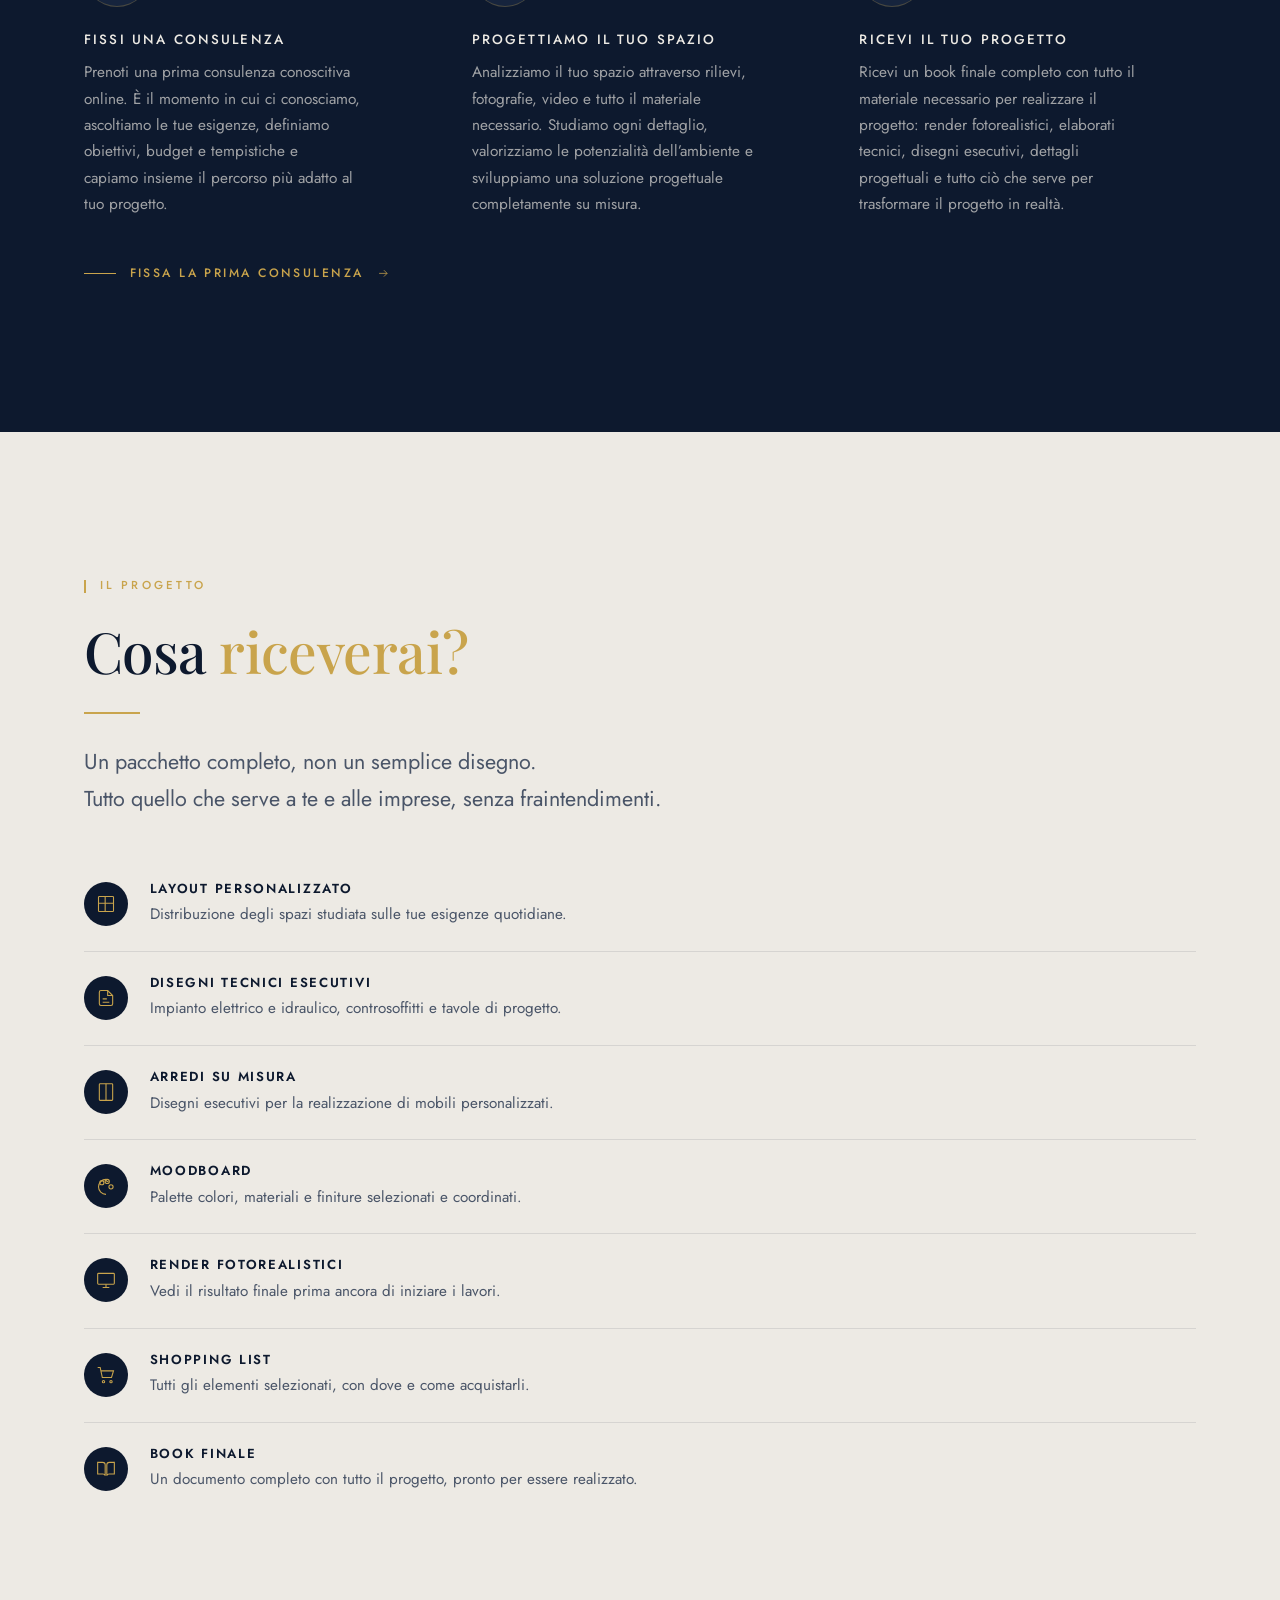
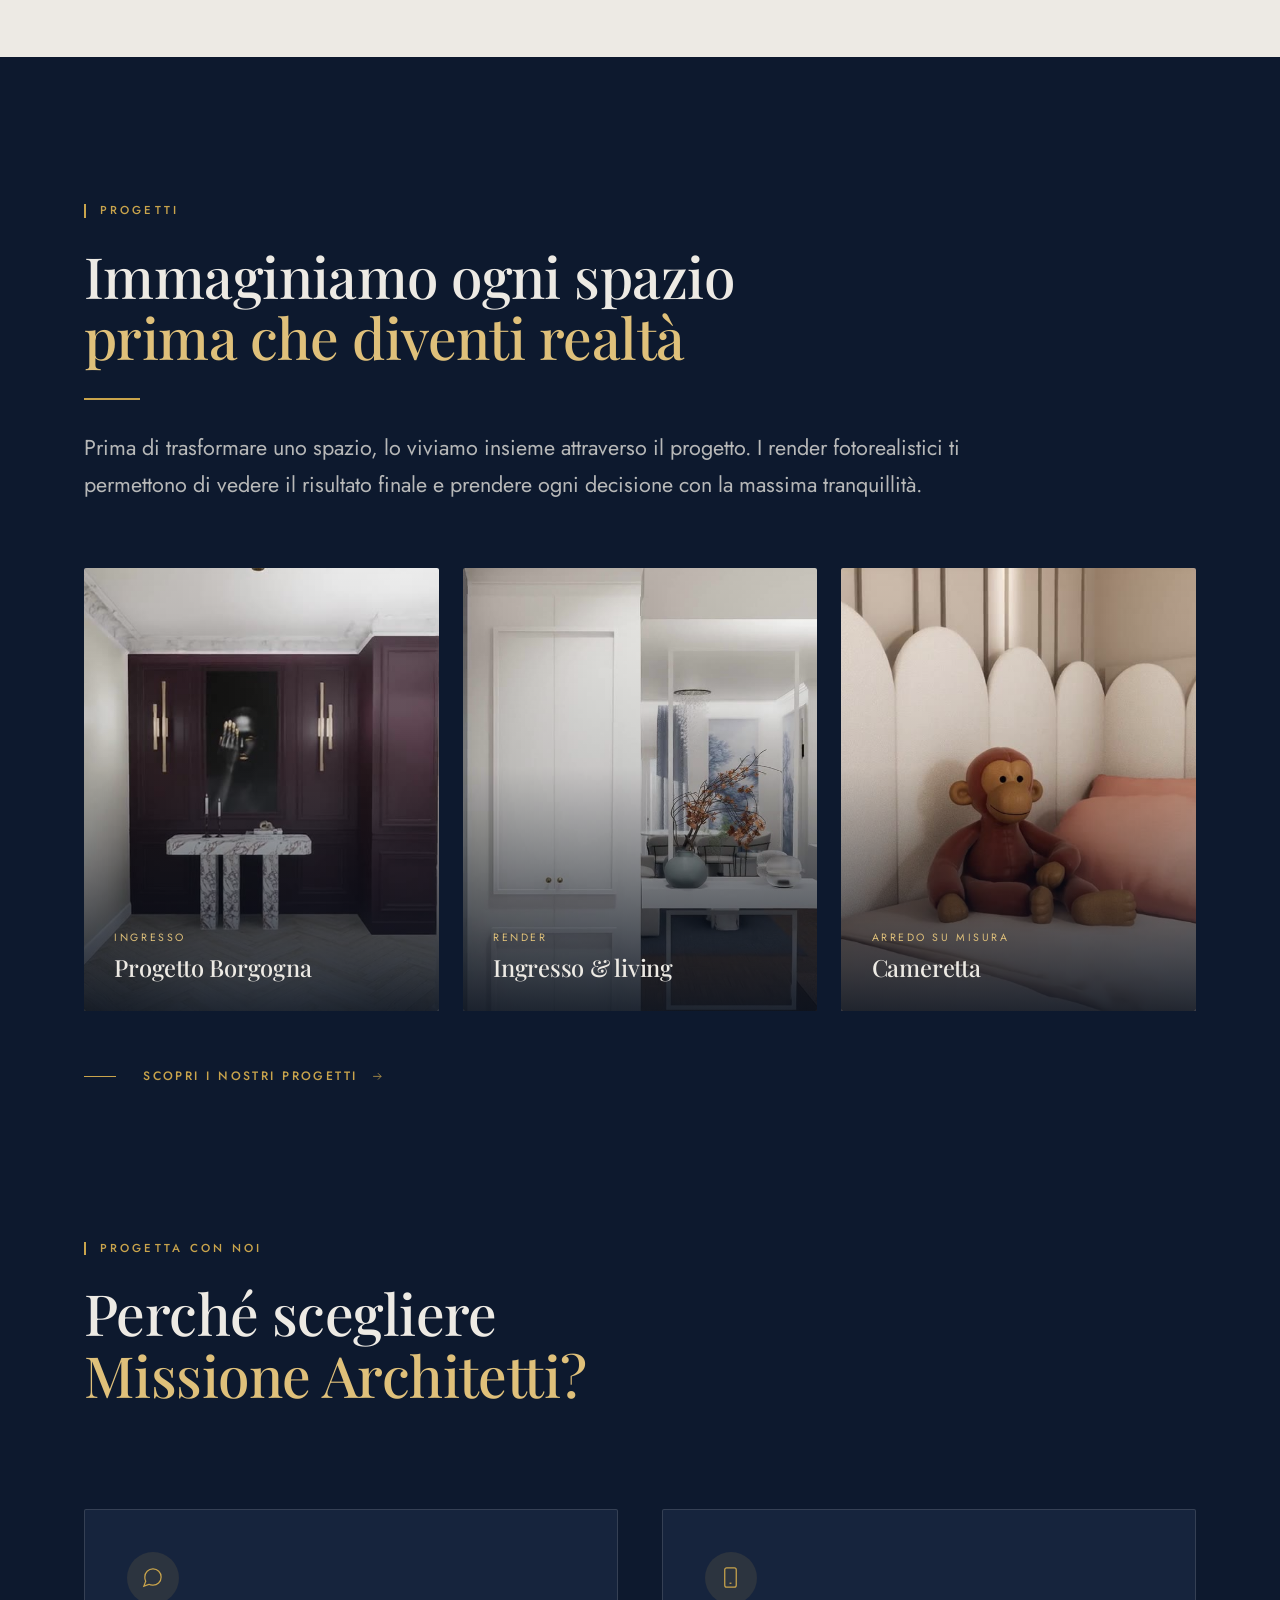
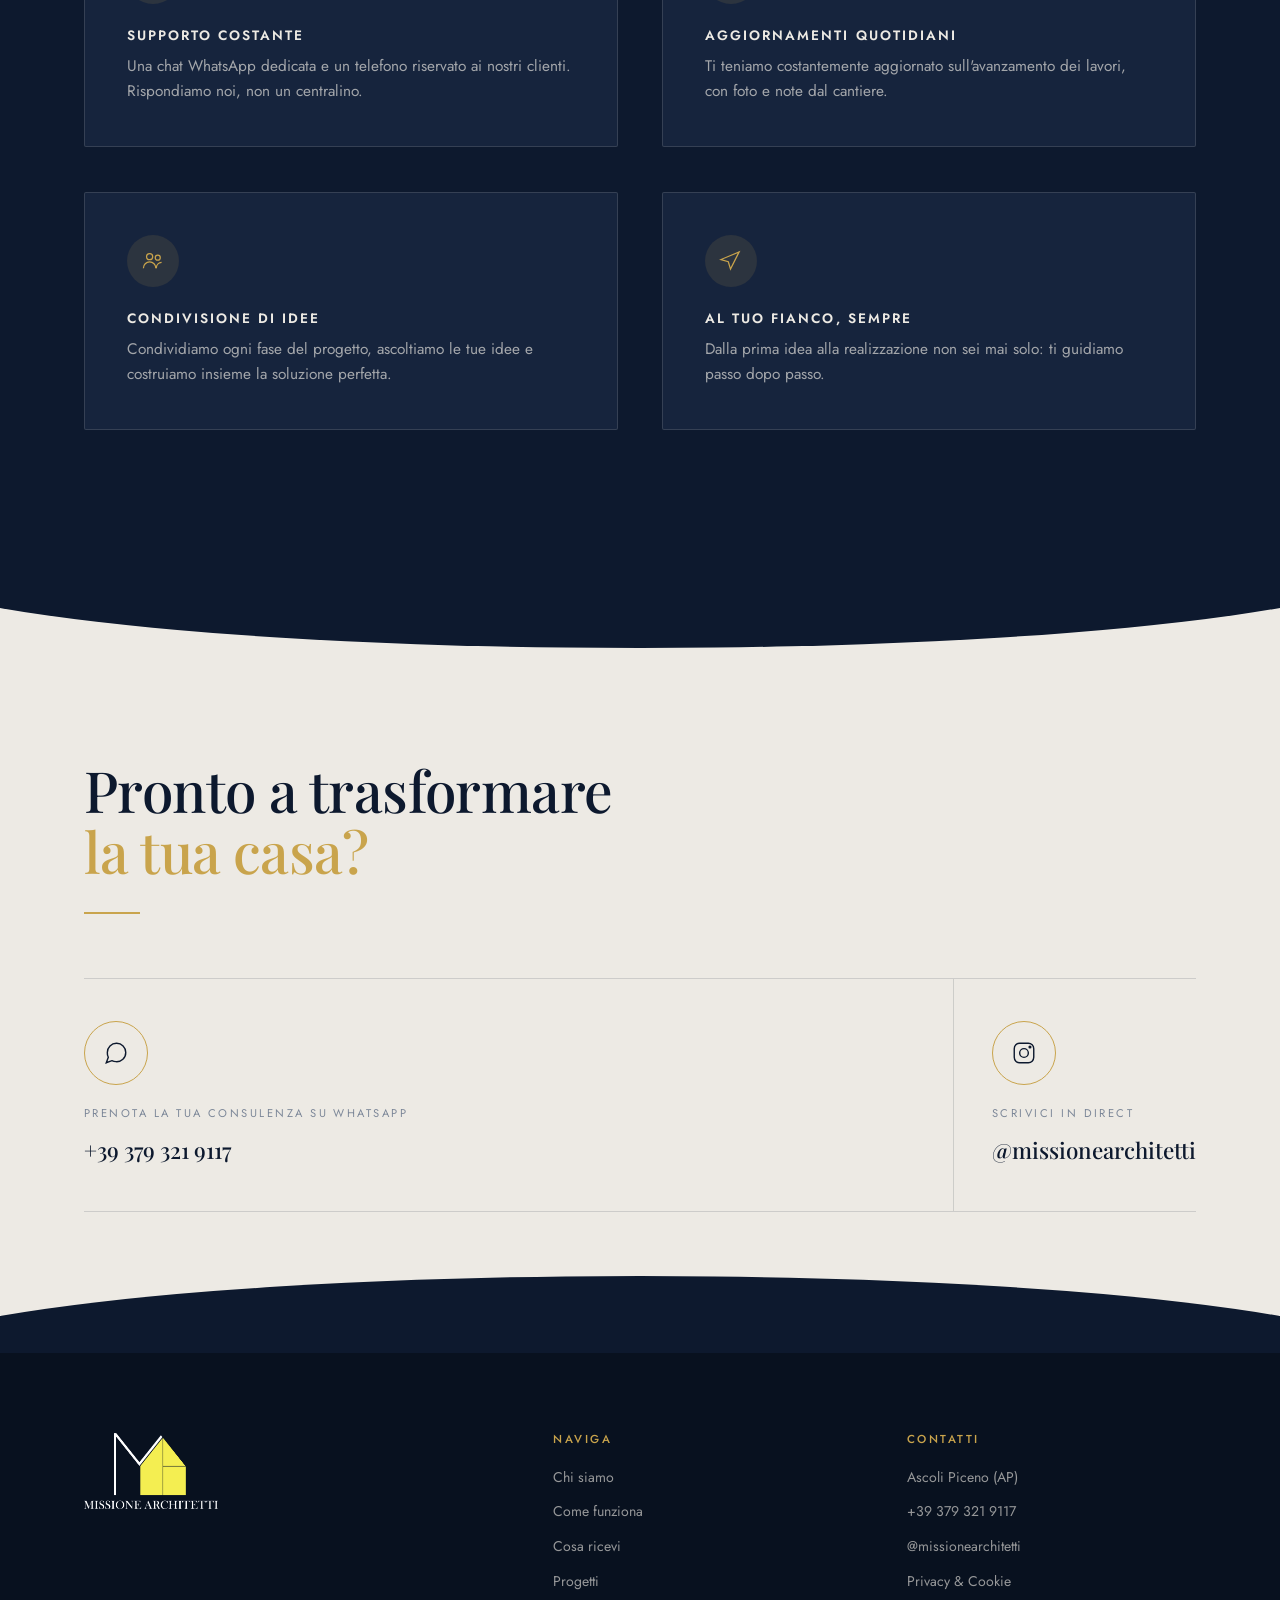
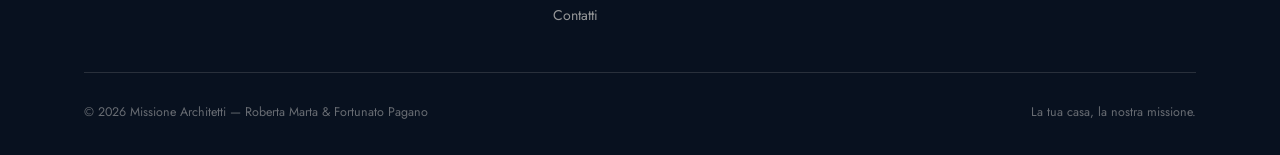
==== commit 77708bbc: "Titoli senza punto finale" ====
--- a/index.html
+++ b/index.html
@@ -93,7 +93,7 @@
 
   <div class="hero__inner">
     <img class="hero__mark reveal" src="assets/img/logo-icon.png" alt="Logo Missione Architetti" width="120" height="103">
-    <h1 class="h-display reveal" data-d="1">La tua casa, <br><span class="yellow">la nostra missione.</span></h1>
+    <h1 class="h-display reveal" data-d="1">La tua casa, <br><span class="yellow">la nostra missione</span></h1>
     <p class="hero__lede reveal" data-d="2">
       Ogni spazio ha un potenziale. Il nostro lavoro è aiutarti a scoprirlo
       e trasformarlo in un progetto pensato su misura per te.
@@ -313,7 +313,7 @@
   <div class="wrap">
     <div class="intro">
       <span class="eyebrow reveal">Progetti</span>
-      <h2 class="h-section reveal" data-d="1">Immaginiamo ogni spazio <br><span class="gold">prima che diventi realtà.</span></h2>
+      <h2 class="h-section reveal" data-d="1">Immaginiamo ogni spazio <br><span class="gold">prima che diventi realtà</span></h2>
       <div class="rule reveal" data-d="1"></div>
       <p class="lede reveal" data-d="2">
         Prima di trasformare uno spazio, lo viviamo insieme attraverso il progetto.
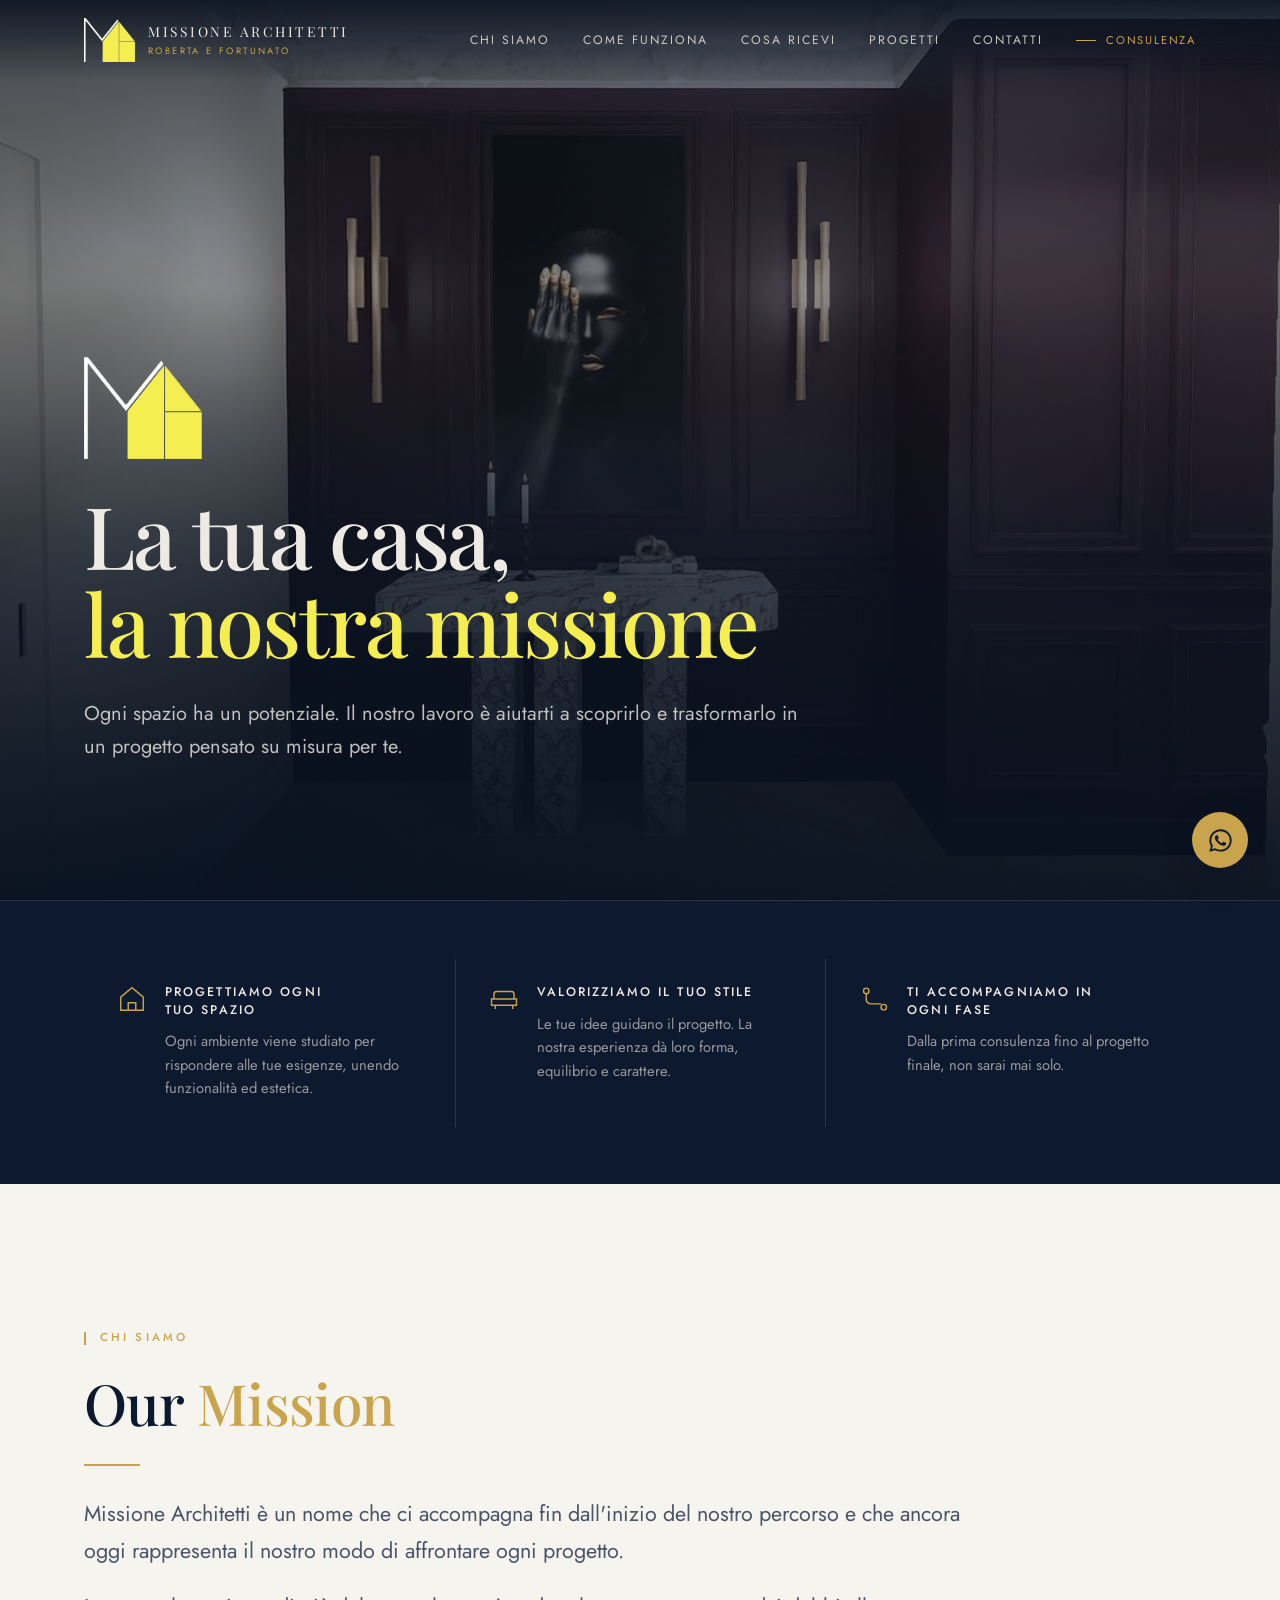
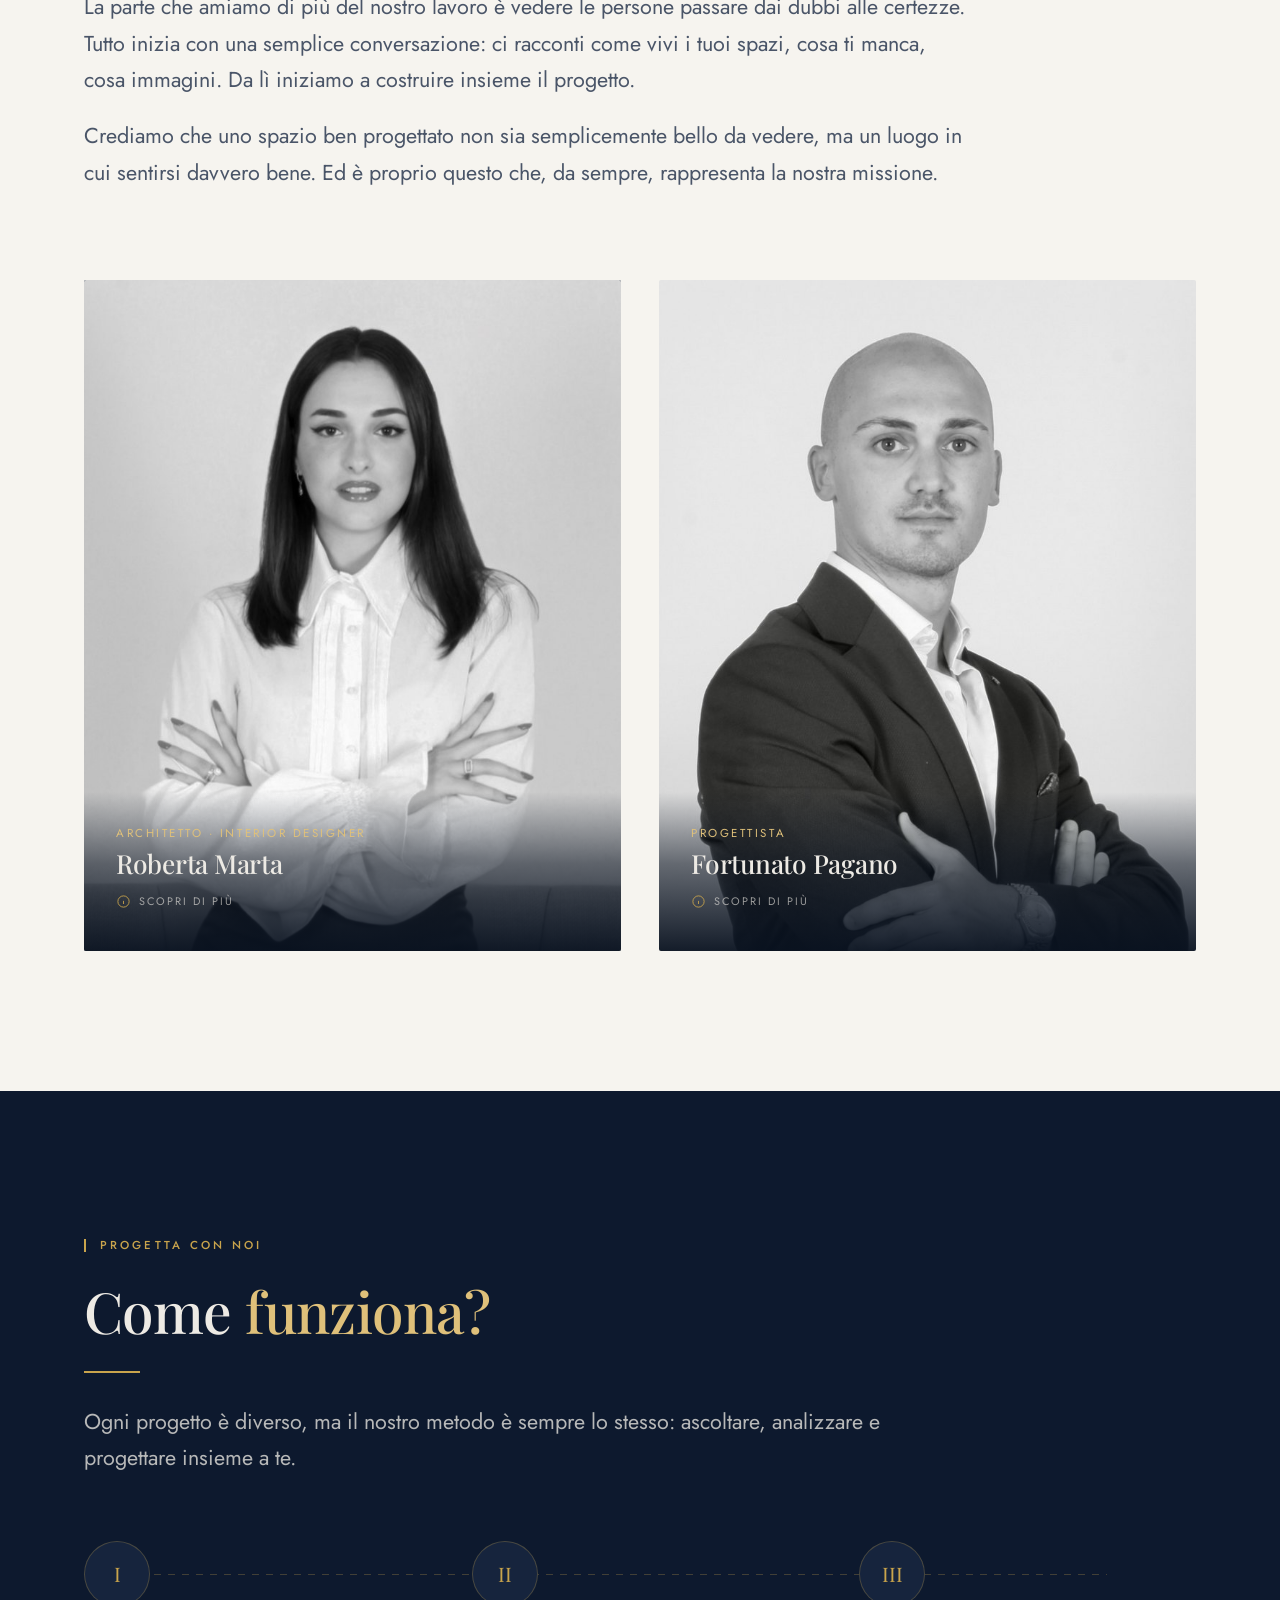
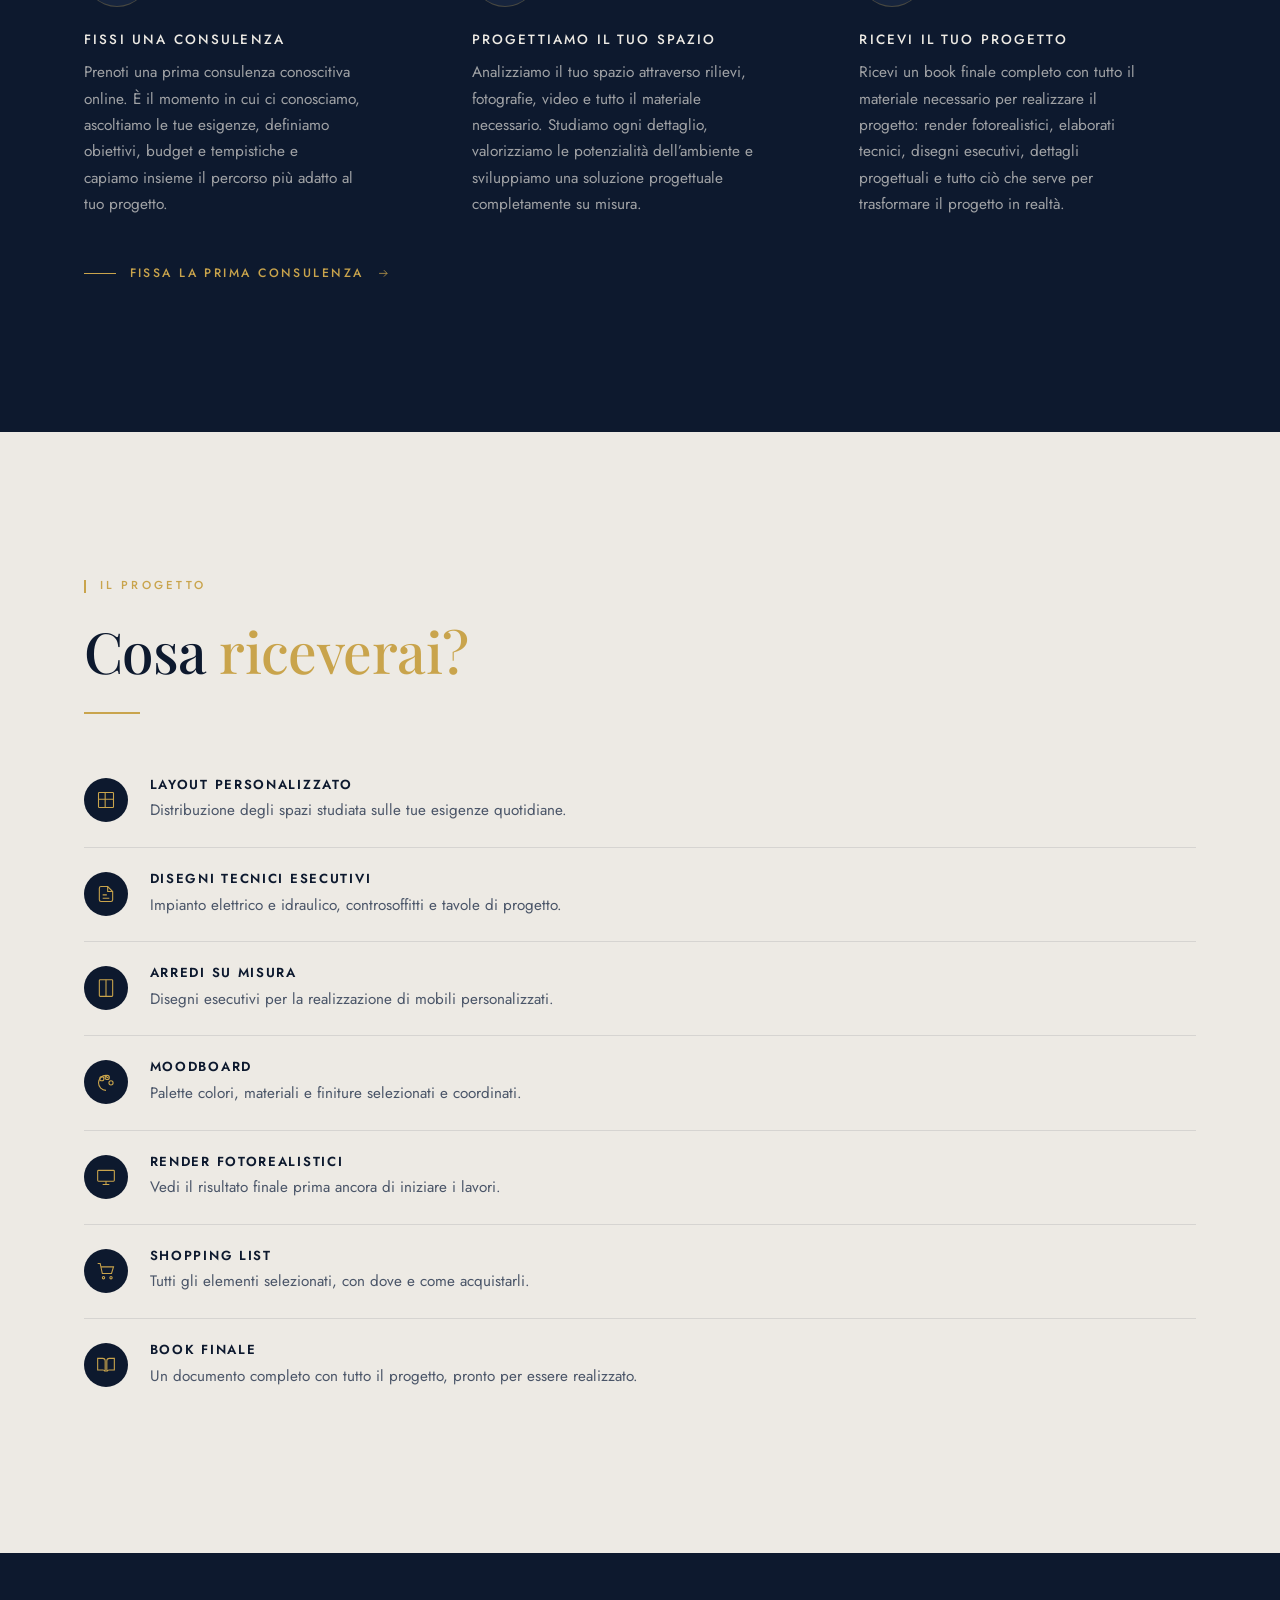
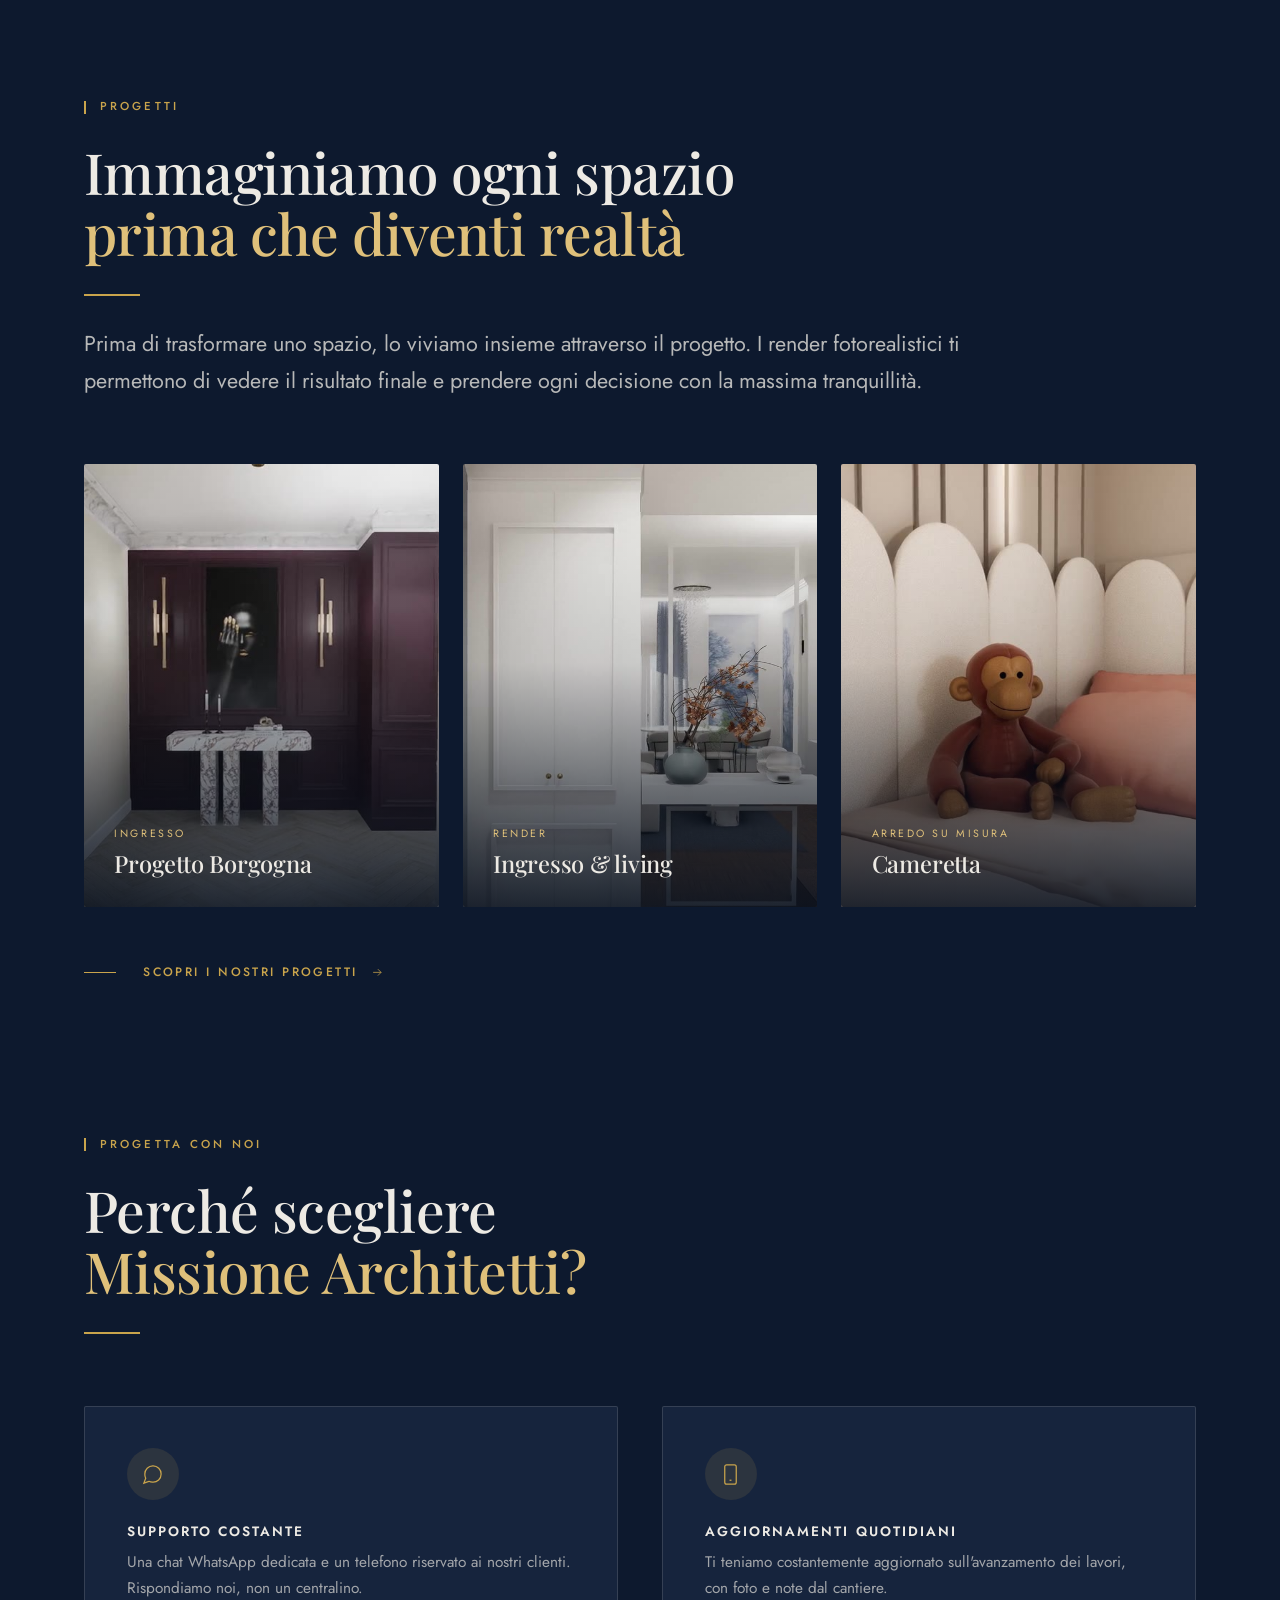
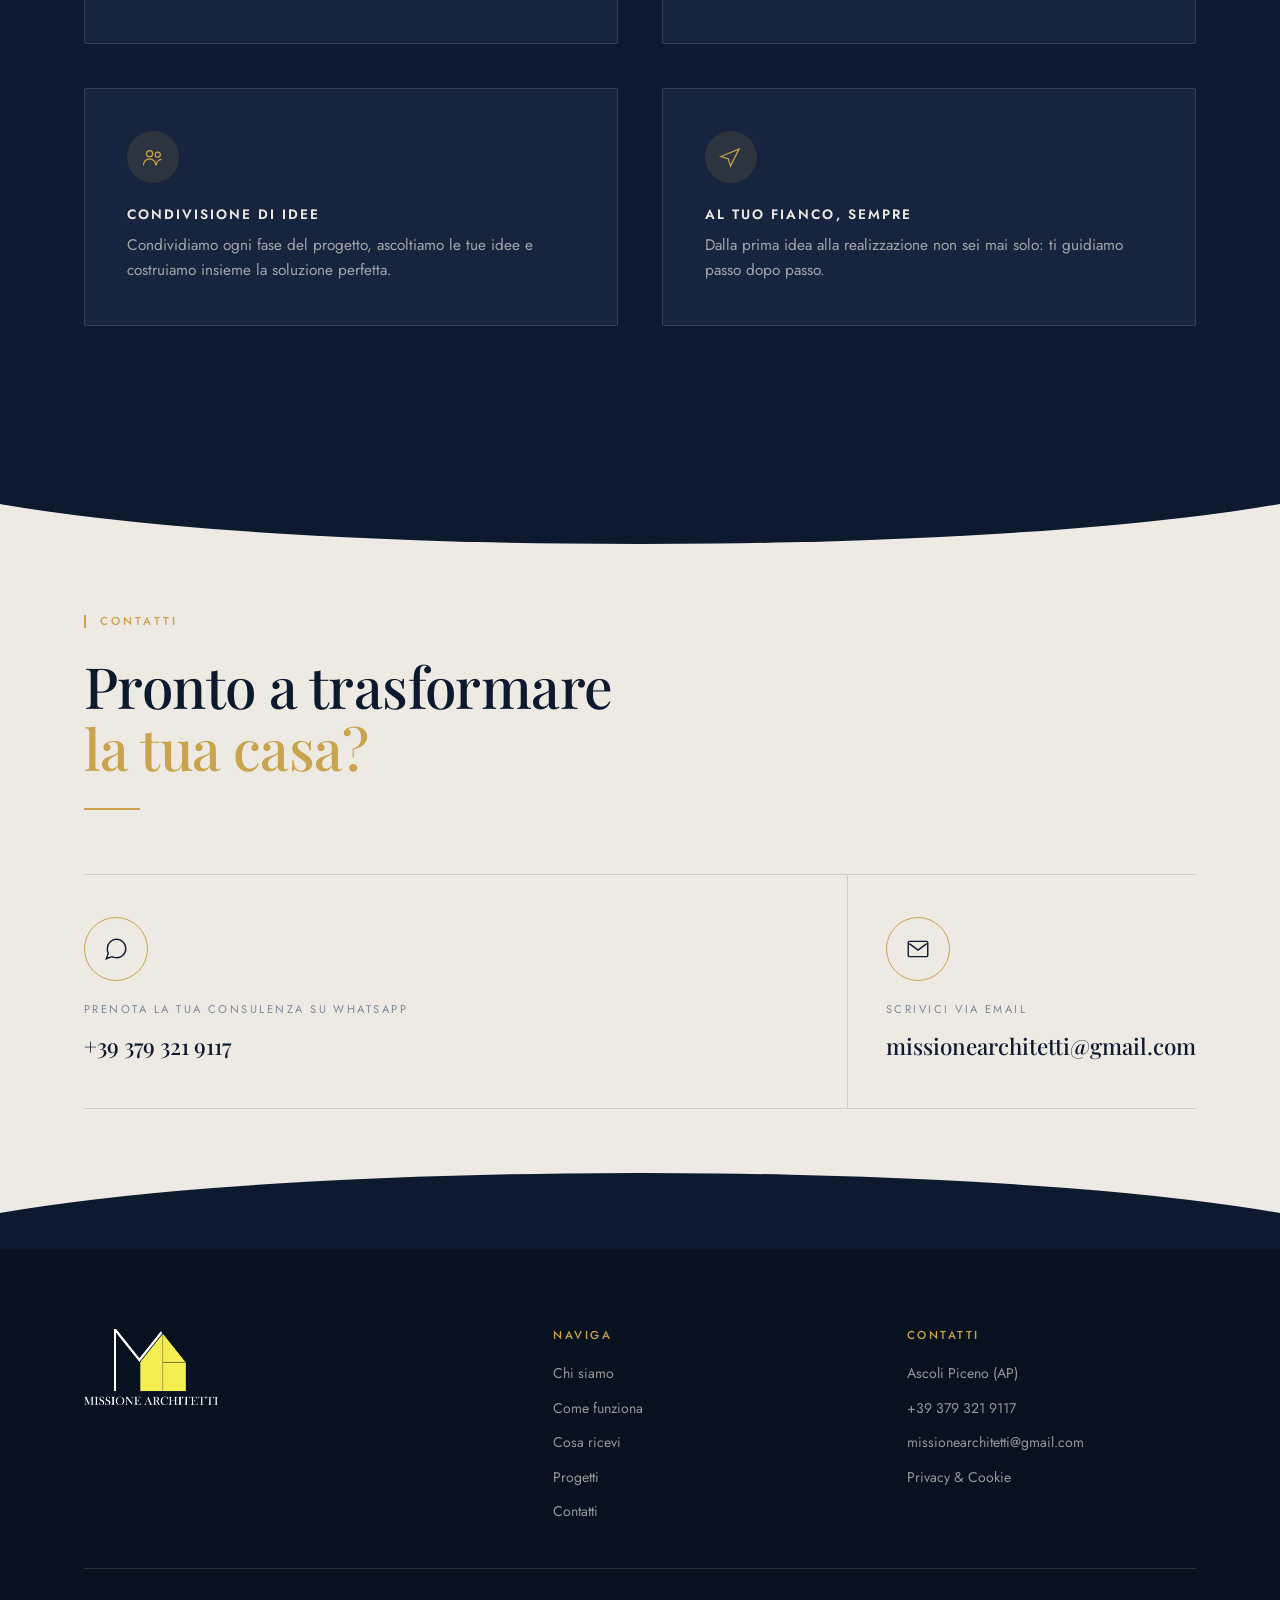
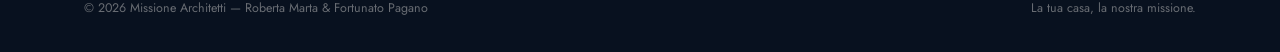
==== commit 7814034c: "Aggiorna messaggi WhatsApp e contatti" ====
--- a/index.html
+++ b/index.html
@@ -22,7 +22,9 @@
 <meta property="og:image:height" content="1350">
 <meta name="twitter:card" content="summary_large_image">
 
-<link rel="icon" href="/favicon.ico" sizes="32x32">
+<link rel="icon" href="/favicon.ico" sizes="16x16 32x32 48x48">
+<link rel="icon" type="image/png" href="/assets/img/favicon-96.png" sizes="96x96">
+<link rel="icon" type="image/png" href="/assets/img/favicon-192.png" sizes="192x192">
 <link rel="icon" type="image/png" href="/assets/img/favicon-512.png" sizes="512x512">
 <link rel="apple-touch-icon" href="/assets/img/apple-touch-icon.png">
 
@@ -40,6 +42,7 @@
   "image":"https://www.missionearchitetti.it/assets/img/duo-mission.jpg",
   "url":"https://www.missionearchitetti.it/",
   "telephone":"+393793219117",
+  "email":"missionearchitetti@gmail.com",
   "address":{
     "@type":"PostalAddress",
     "addressLocality":"Ascoli Piceno",
@@ -72,7 +75,7 @@
       <a href="#servizi">Cosa ricevi</a>
       <a href="/progetti">Progetti</a>
       <a href="#contatti">Contatti</a>
-      <a class="btn btn--gold" href="https://wa.me/393793219117?text=Ciao%20Missione%20Architetti%2C%20vorrei%20informazioni%20sulla%20consulenza." target="_blank" rel="noopener">Consulenza</a>
+      <a class="btn btn--gold" href="https://wa.me/393793219117?text=Salve%2C%20Ciao%20Missione%20Architetti!%20%F0%9F%91%8B%0AVorrei%20ricevere%20maggiori%20informazioni%20sui%20vostri%20servizi%20e%2C%20se%20possibile%2C%20fissare%20una%20consulenza.%20%F0%9F%8F%A0%E2%9C%A8" target="_blank" rel="noopener">Consulenza</a>
     </nav>
 
     <button class="nav__toggle" id="navToggle" aria-label="Apri il menu" aria-expanded="false" aria-controls="navLinks"><span></span></button>
@@ -99,7 +102,7 @@
       e trasformarlo in un progetto pensato su misura per te.
     </p>
     <div class="btn-row reveal" data-d="3">
-      <a class="btn btn--gold" href="https://wa.me/393793219117?text=Ciao%20Missione%20Architetti%2C%20vorrei%20prenotare%20una%20consulenza." target="_blank" rel="noopener">
+      <a class="btn btn--gold" href="https://wa.me/393793219117?text=Salve%2C%20Ciao%20Missione%20Architetti!%20%F0%9F%91%8B%0AVorrei%20ricevere%20maggiori%20informazioni%20sui%20vostri%20servizi%20e%2C%20se%20possibile%2C%20fissare%20una%20consulenza.%20%F0%9F%8F%A0%E2%9C%A8" target="_blank" rel="noopener">
         <svg viewBox="0 0 24 24" fill="currentColor" aria-hidden="true"><path d="M12.04 2C6.58 2 2.13 6.45 2.13 11.91c0 1.75.46 3.45 1.32 4.95L2 22l5.25-1.38a9.9 9.9 0 0 0 4.79 1.22h.01c5.46 0 9.9-4.45 9.9-9.91 0-2.65-1.03-5.14-2.9-7.01A9.82 9.82 0 0 0 12.04 2Zm0 18.15h-.01a8.2 8.2 0 0 1-4.19-1.15l-.3-.18-3.12.82.83-3.04-.2-.31a8.19 8.19 0 0 1-1.26-4.38c0-4.54 3.7-8.24 8.25-8.24 2.2 0 4.27.86 5.83 2.42a8.19 8.19 0 0 1 2.41 5.83c0 4.54-3.7 8.23-8.24 8.23Zm4.52-6.17c-.25-.12-1.47-.72-1.69-.81-.23-.08-.39-.12-.56.13-.16.24-.64.8-.78.97-.15.16-.29.18-.53.06-.25-.13-1.05-.39-1.99-1.23-.74-.66-1.23-1.47-1.38-1.72-.14-.25-.01-.38.11-.5.11-.11.25-.29.37-.44.13-.15.17-.25.25-.41.09-.17.05-.31-.01-.44-.06-.12-.56-1.34-.76-1.84-.2-.48-.41-.42-.56-.42l-.48-.01c-.16 0-.43.06-.66.31-.22.25-.86.85-.86 2.06 0 1.22.89 2.39 1.01 2.56.12.16 1.75 2.67 4.23 3.74.59.26 1.05.41 1.41.52.59.19 1.13.16 1.56.1.47-.07 1.47-.6 1.68-1.18.2-.58.2-1.08.15-1.18-.06-.11-.23-.17-.48-.29Z"/></svg>
         Prenota una consulenza
       </a>
@@ -248,7 +251,7 @@
     </div>
 
     <div class="btn-row reveal" data-d="4">
-      <a class="btn btn--gold" href="https://wa.me/393793219117?text=Ciao%2C%20vorrei%20fissare%20la%20prima%20consulenza." target="_blank" rel="noopener">
+      <a class="btn btn--gold" href="https://wa.me/393793219117?text=Salve%2C%20Ciao%20Missione%20Architetti!%20%F0%9F%91%8B%0AVorrei%20ricevere%20maggiori%20informazioni%20sui%20vostri%20servizi%20e%2C%20se%20possibile%2C%20fissare%20una%20consulenza.%20%F0%9F%8F%A0%E2%9C%A8" target="_blank" rel="noopener">
         Fissa la prima consulenza
         <svg viewBox="0 0 24 24" fill="none" stroke="currentColor" stroke-width="1.4" aria-hidden="true"><path d="M4 12h15M13 6l6 6-6 6"/></svg>
       </a>
@@ -263,10 +266,6 @@
       <span class="eyebrow reveal">Il progetto</span>
       <h2 class="h-section reveal" data-d="1">Cosa <span class="gold">riceverai?</span></h2>
       <div class="rule reveal" data-d="1"></div>
-      <p class="lede reveal" data-d="2">
-        Un pacchetto completo, non un semplice disegno. <br>
-        Tutto quello che serve a te e alle imprese, senza fraintendimenti.
-      </p>
     </div>
 
     <div class="deliver">
@@ -394,16 +393,16 @@
     </div>
 
     <div class="cta__methods">
-      <a class="method reveal" data-d="2" href="https://wa.me/393793219117?text=Ciao%20Missione%20Architetti%2C%20vorrei%20prenotare%20una%20consulenza." target="_blank" rel="noopener">
+      <a class="method reveal" data-d="2" href="https://wa.me/393793219117?text=Salve%2C%20Ciao%20Missione%20Architetti!%20%F0%9F%91%8B%0AVorrei%20ricevere%20maggiori%20informazioni%20sui%20vostri%20servizi%20e%2C%20se%20possibile%2C%20fissare%20una%20consulenza.%20%F0%9F%8F%A0%E2%9C%A8" target="_blank" rel="noopener">
         <span class="method__ico"><svg viewBox="0 0 24 24" fill="none" stroke="currentColor" aria-hidden="true"><path d="M21 11.5a8.4 8.4 0 0 1-9 8.5 8.4 8.4 0 0 1-3.8-.9L3 21l1.9-5.1A8.4 8.4 0 0 1 4 11.5 8.4 8.4 0 0 1 12.5 3 8.4 8.4 0 0 1 21 11.5Z"/></svg></span>
         <small>Prenota la tua consulenza su WhatsApp</small>
         <strong>+39 379 321 9117</strong>
       </a>
 
-      <a class="method reveal" data-d="3" href="https://www.instagram.com/missionearchitetti/" target="_blank" rel="noopener">
-        <span class="method__ico"><svg viewBox="0 0 24 24" fill="none" stroke="currentColor" aria-hidden="true"><rect x="3" y="3" width="18" height="18" rx="5"/><circle cx="12" cy="12" r="4"/><circle cx="17.5" cy="6.5" r=".8" fill="currentColor"/></svg></span>
-        <small>Scrivici in direct</small>
-        <strong>@missionearchitetti</strong>
+      <a class="method reveal" data-d="3" href="mailto:missionearchitetti@gmail.com">
+        <span class="method__ico"><svg viewBox="0 0 24 24" fill="none" stroke="currentColor" aria-hidden="true"><rect x="3" y="5" width="18" height="14" rx="1"/><path d="m4 7 8 6 8-6"/></svg></span>
+        <small>Scrivici via email</small>
+        <strong>missionearchitetti@gmail.com</strong>
       </a>
     </div>
 
@@ -433,8 +432,8 @@
         <h4>Contatti</h4>
         <ul>
           <li><a href="https://maps.google.com/?q=Piazza+del+Popolo,+Ascoli+Piceno" target="_blank" rel="noopener">Ascoli Piceno (AP)</a></li>
-          <li><a href="https://wa.me/393793219117" target="_blank" rel="noopener">+39 379 321 9117</a></li>
-          <li><a href="https://www.instagram.com/missionearchitetti/" target="_blank" rel="noopener">@missionearchitetti</a></li>
+          <li><a href="https://wa.me/393793219117?text=Salve%2C%20Ciao%20Missione%20Architetti!%20%F0%9F%91%8B%0AVorrei%20ricevere%20maggiori%20informazioni%20sui%20vostri%20servizi%20e%2C%20se%20possibile%2C%20fissare%20una%20consulenza.%20%F0%9F%8F%A0%E2%9C%A8" target="_blank" rel="noopener">+39 379 321 9117</a></li>
+          <li><a href="mailto:missionearchitetti@gmail.com">missionearchitetti@gmail.com</a></li>
           <li><a href="/privacy">Privacy &amp; Cookie</a></li>
         </ul>
       </div>
@@ -448,7 +447,7 @@
 </footer>
 
 <!-- WhatsApp flottante -->
-<a class="wa" href="https://wa.me/393793219117?text=Ciao%20Missione%20Architetti%2C%20vorrei%20informazioni." target="_blank" rel="noopener" aria-label="Scrivici su WhatsApp">
+<a class="wa" href="https://wa.me/393793219117?text=Salve%2C%20Ciao%20Missione%20Architetti!%20%F0%9F%91%8B%0AVorrei%20ricevere%20maggiori%20informazioni%20sui%20vostri%20servizi%20e%2C%20se%20possibile%2C%20fissare%20una%20consulenza.%20%F0%9F%8F%A0%E2%9C%A8" target="_blank" rel="noopener" aria-label="Scrivici su WhatsApp">
   <svg viewBox="0 0 24 24" fill="currentColor" aria-hidden="true"><path d="M12.04 2C6.58 2 2.13 6.45 2.13 11.91c0 1.75.46 3.45 1.32 4.95L2 22l5.25-1.38a9.9 9.9 0 0 0 4.79 1.22h.01c5.46 0 9.9-4.45 9.9-9.91 0-2.65-1.03-5.14-2.9-7.01A9.82 9.82 0 0 0 12.04 2Zm0 18.15h-.01a8.2 8.2 0 0 1-4.19-1.15l-.3-.18-3.12.82.83-3.04-.2-.31a8.19 8.19 0 0 1-1.26-4.38c0-4.54 3.7-8.24 8.25-8.24 2.2 0 4.27.86 5.83 2.42a8.19 8.19 0 0 1 2.41 5.83c0 4.54-3.7 8.23-8.24 8.23Zm4.52-6.17c-.25-.12-1.47-.72-1.69-.81-.23-.08-.39-.12-.56.13-.16.24-.64.8-.78.97-.15.16-.29.18-.53.06-.25-.13-1.05-.39-1.99-1.23-.74-.66-1.23-1.47-1.38-1.72-.14-.25-.01-.38.11-.5.11-.11.25-.29.37-.44.13-.15.17-.25.25-.41.09-.17.05-.31-.01-.44-.06-.12-.56-1.34-.76-1.84-.2-.48-.41-.42-.56-.42l-.48-.01c-.16 0-.43.06-.66.31-.22.25-.86.85-.86 2.06 0 1.22.89 2.39 1.01 2.56.12.16 1.75 2.67 4.23 3.74.59.26 1.05.41 1.41.52.59.19 1.13.16 1.56.1.47-.07 1.47-.6 1.68-1.18.2-.58.2-1.08.15-1.18-.06-.11-.23-.17-.48-.29Z"/></svg>
 </a>
 
--- a/assets/style.css
+++ b/assets/style.css
@@ -573,7 +573,7 @@
 .method:hover strong{color:var(--gold)}
 .method__ico svg{width:26px; height:26px; stroke-width:1.3}
 .method small{font-size:.7rem; letter-spacing:.22em; text-transform:uppercase; color:var(--ink-mute); margin-top:.35rem}
-.method strong{font-family:var(--display); font-size:clamp(1.15rem,1rem + .5vw,1.5rem); font-weight:500; color:var(--navy); margin-top:-.35rem}
+.method strong{font-family:var(--display); font-size:clamp(1.15rem,1rem + .5vw,1.5rem); font-weight:500; color:var(--navy); margin-top:-.35rem; overflow-wrap:anywhere}
 
 /* ==========================================================================
    FOOTER
@@ -624,6 +624,16 @@
   .nav.is-open .nav__links{transform:none}
   .nav__links a{font-size:1rem; letter-spacing:.14em}
   .nav__toggle{display:flex; position:relative; z-index:1}
+
+  /* Con il menu aperto va tolto il backdrop-filter: un elemento che lo usa
+     diventa il riferimento per i figli position:fixed, e il pannello si
+     accorcerebbe all'altezza della barra lasciando il resto trasparente. */
+  .nav.is-open{background:transparent; backdrop-filter:none; box-shadow:none}
+  .nav.is-open::after{opacity:0}
+
+  /* Il logo si vede già nella barra: nell'hero sarebbe un doppione */
+  .hero__mark{display:none}
+  .hero h1{margin-top:0}
 
   .about__grid{grid-template-columns:1fr}
   .cta__methods{grid-auto-flow:row; grid-auto-columns:auto}
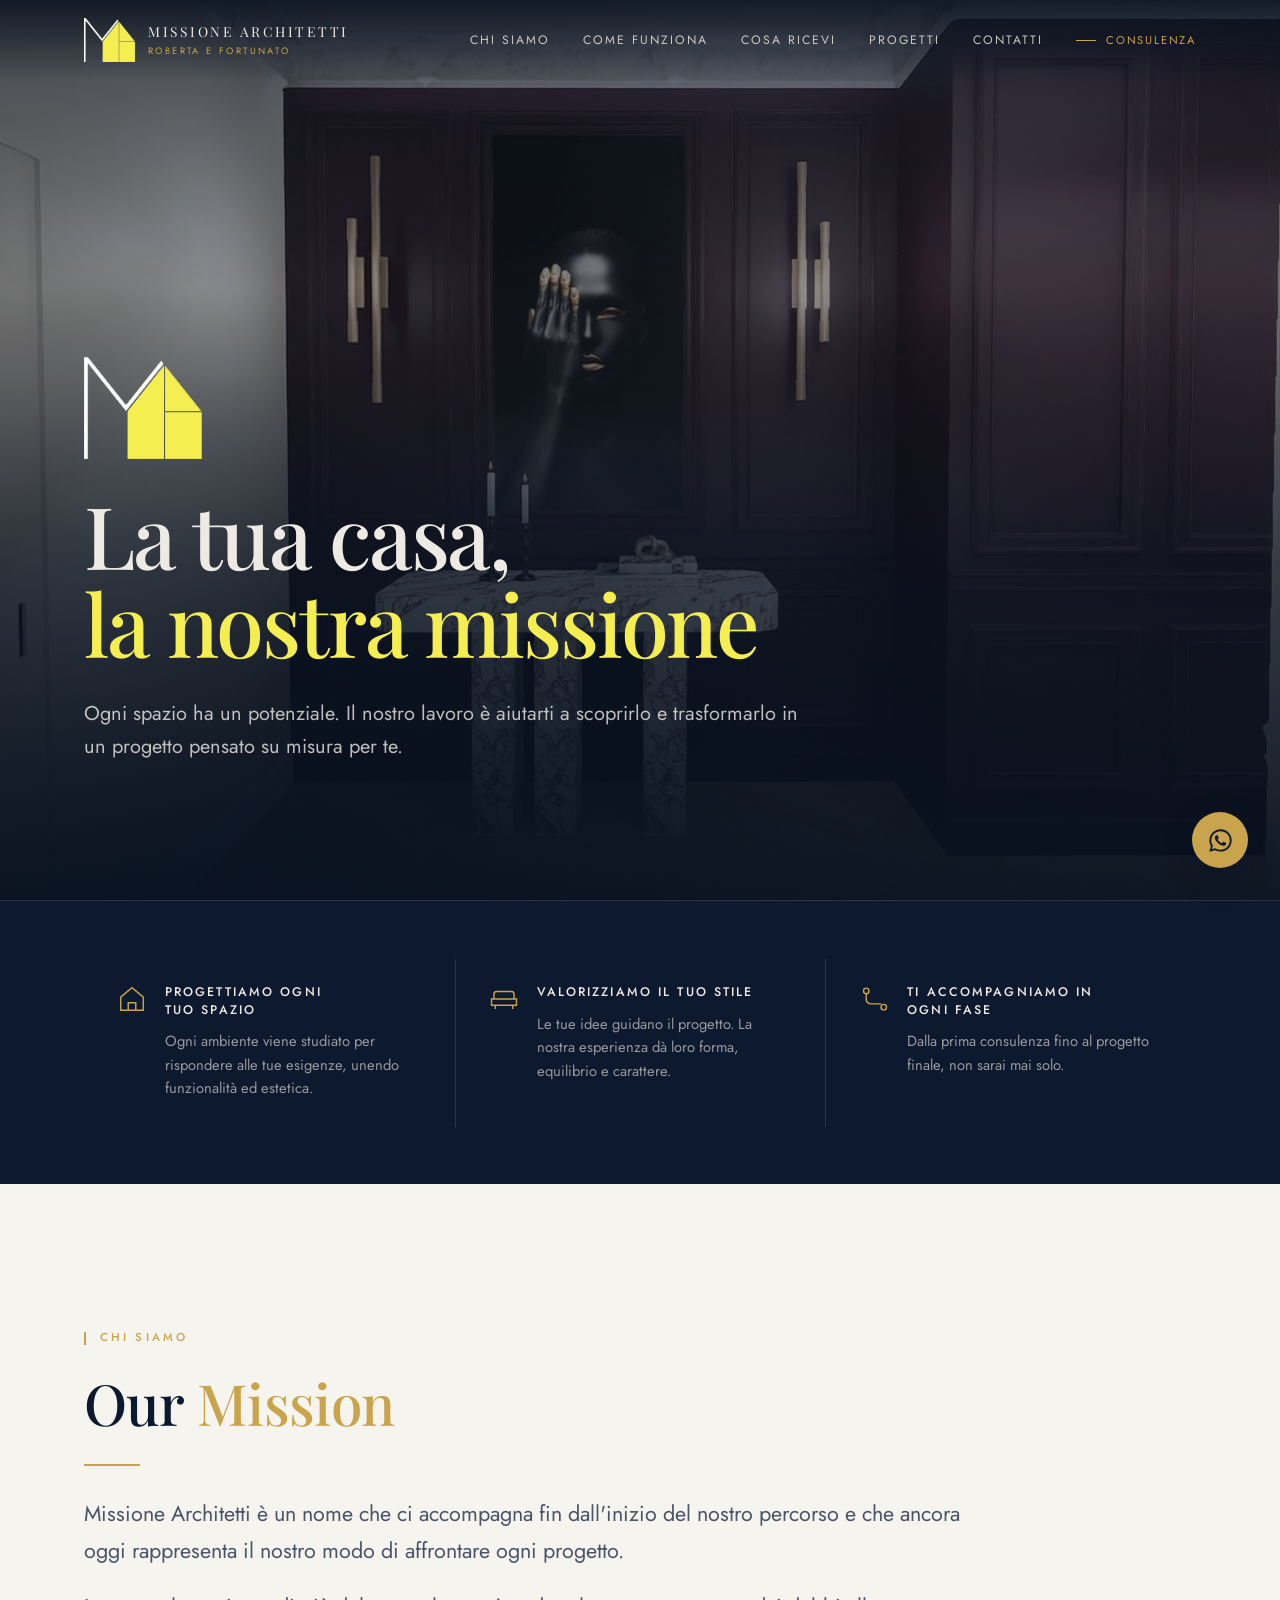
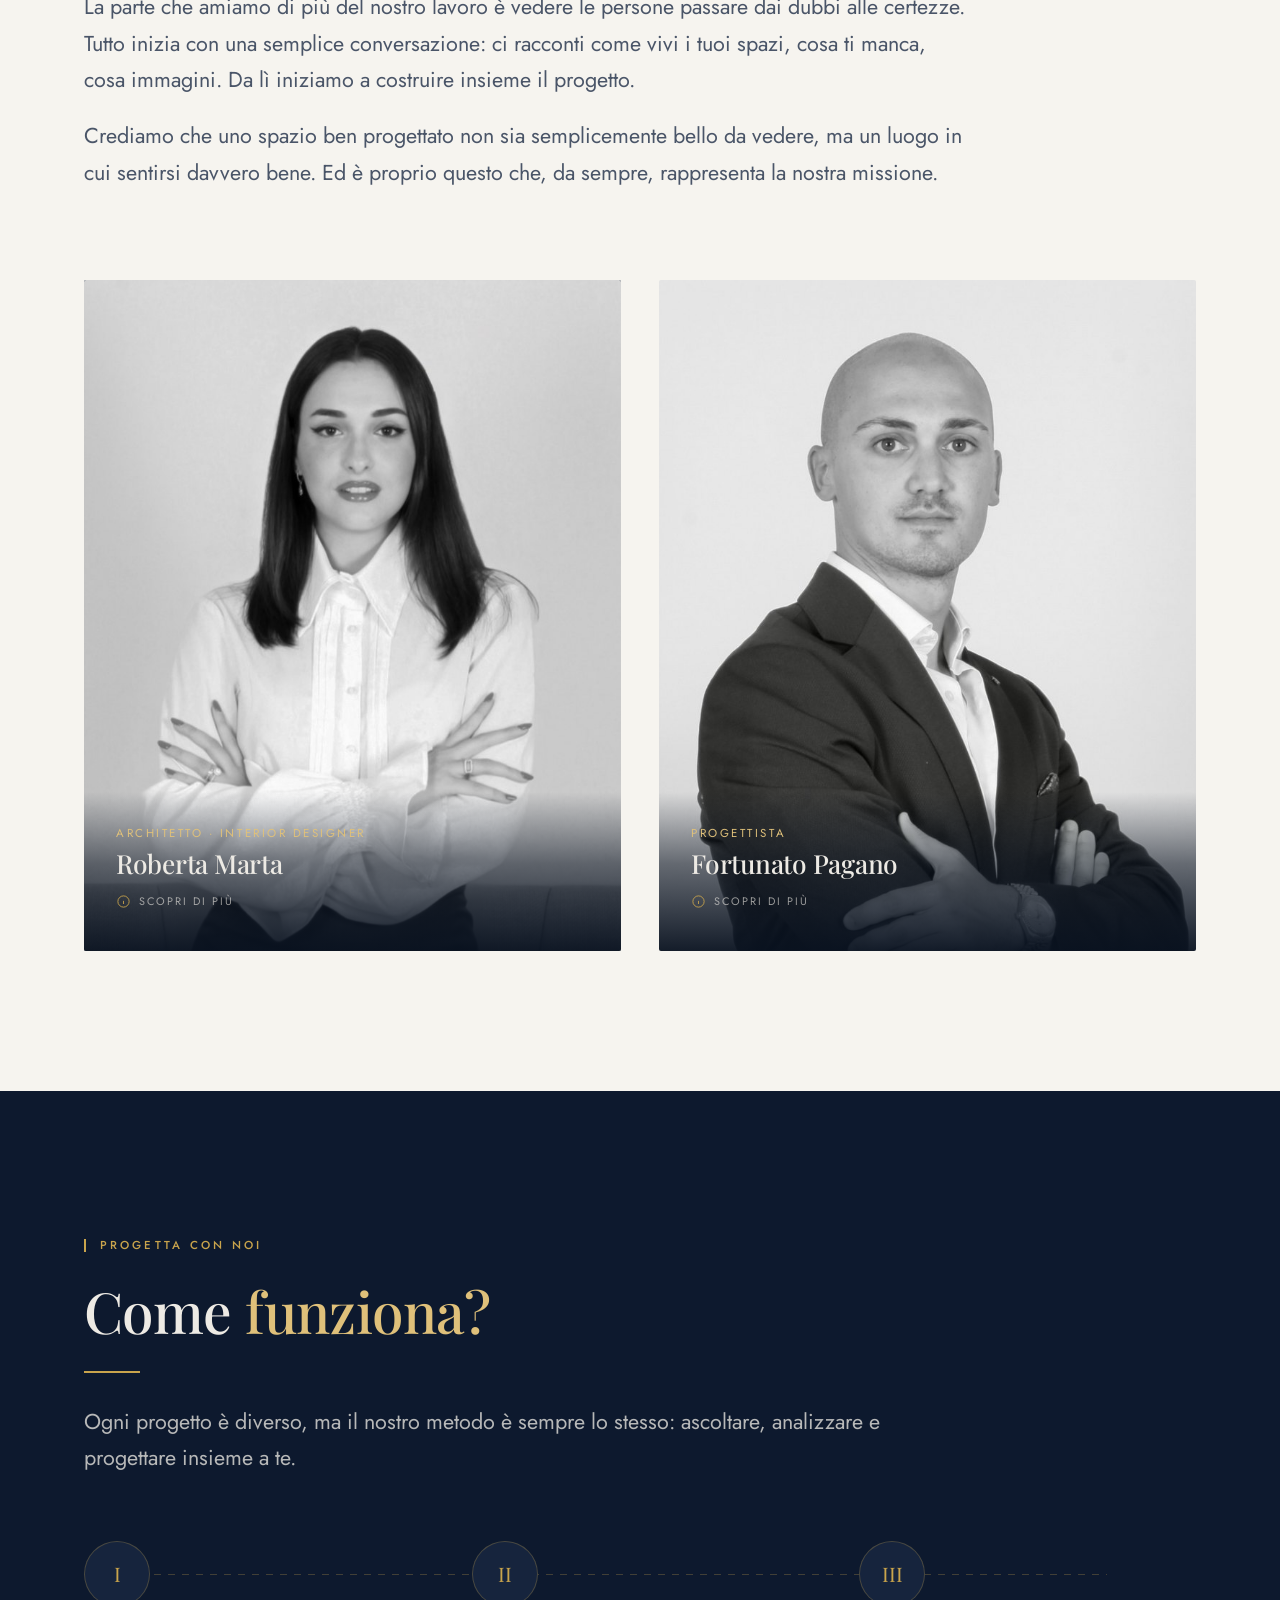
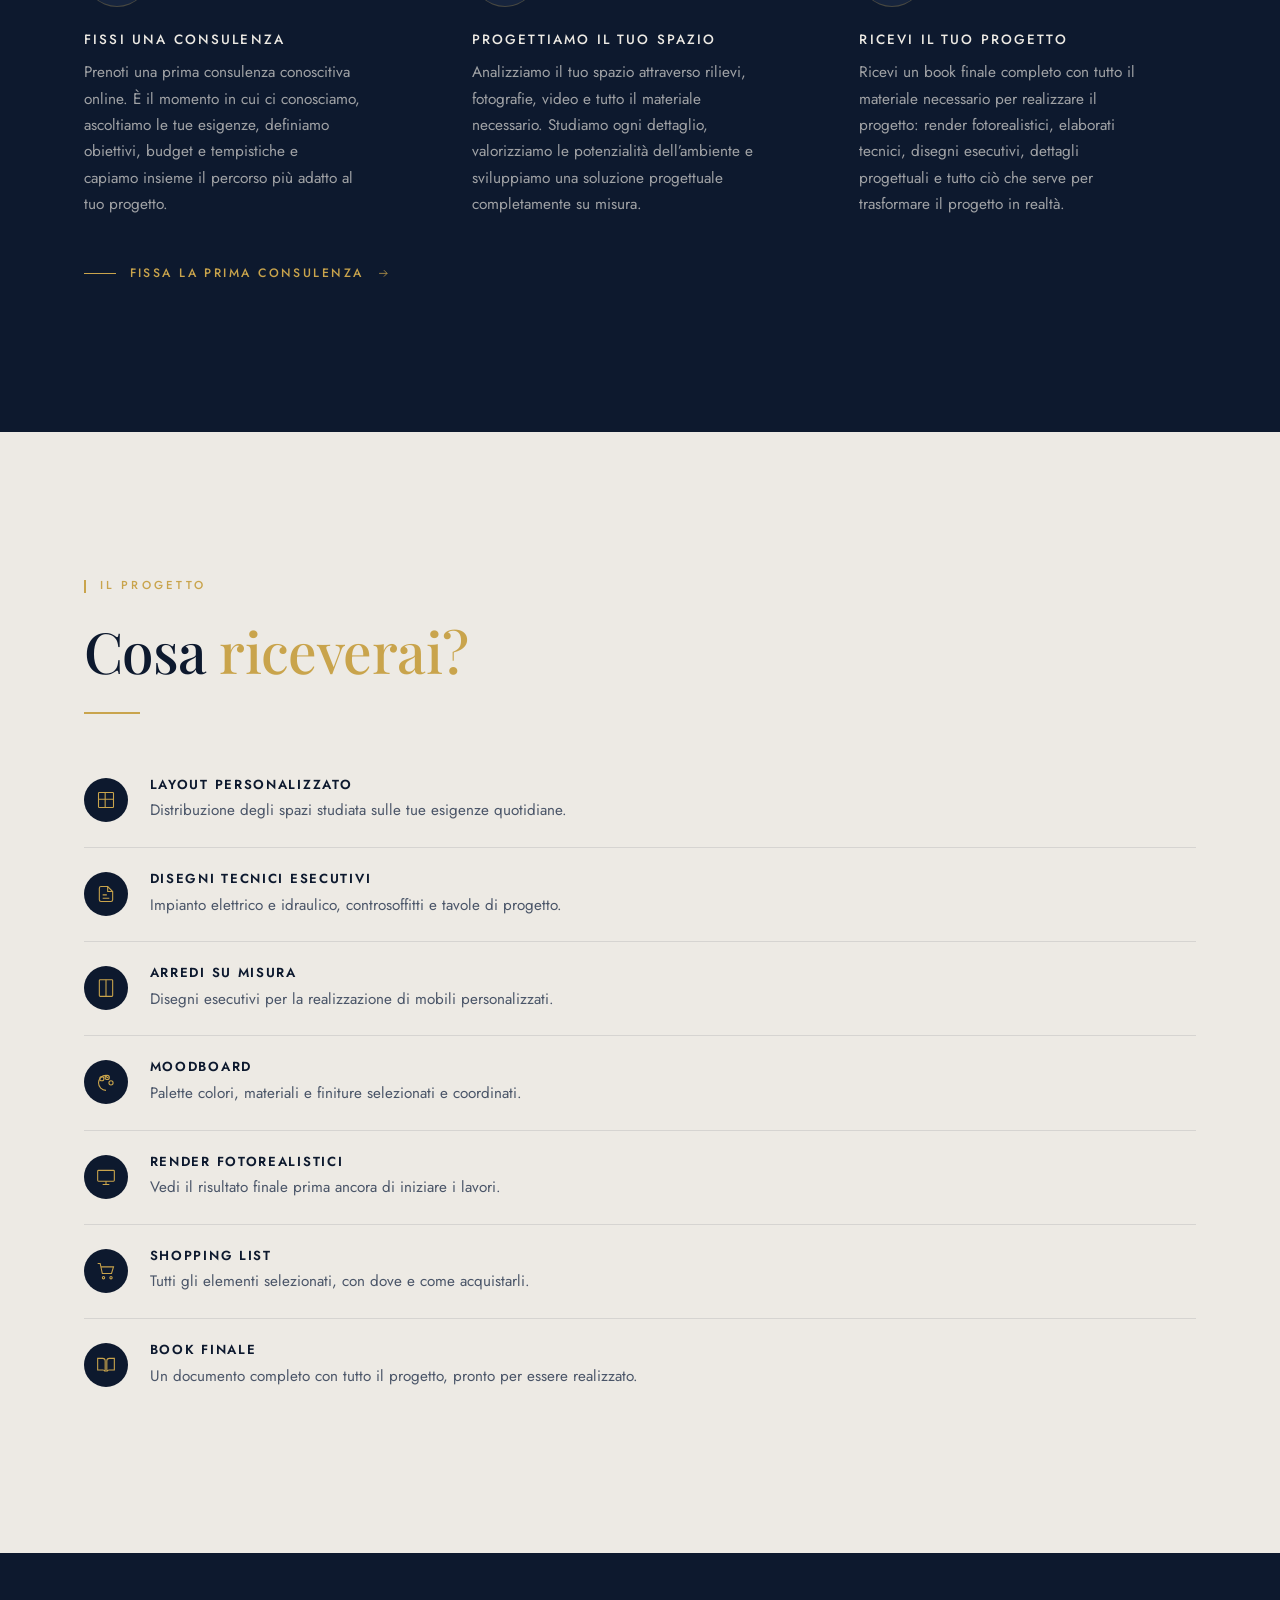
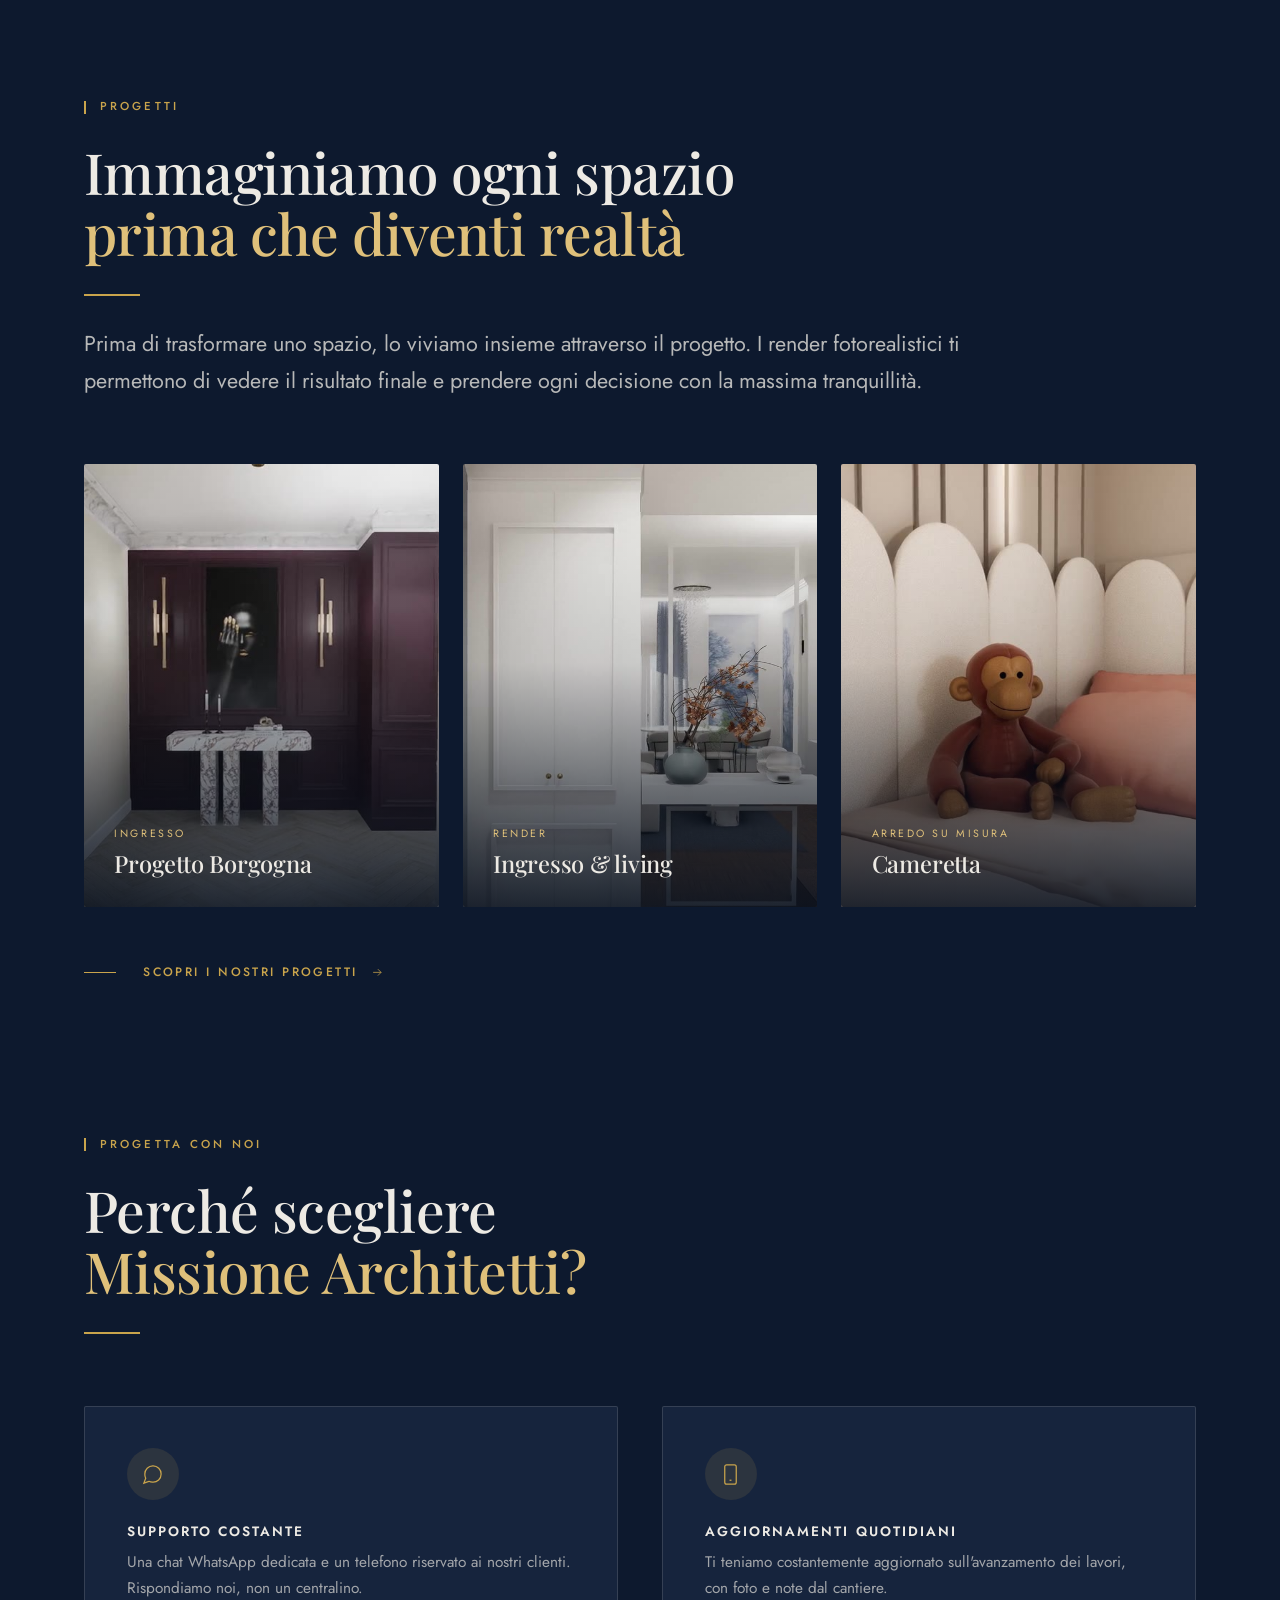
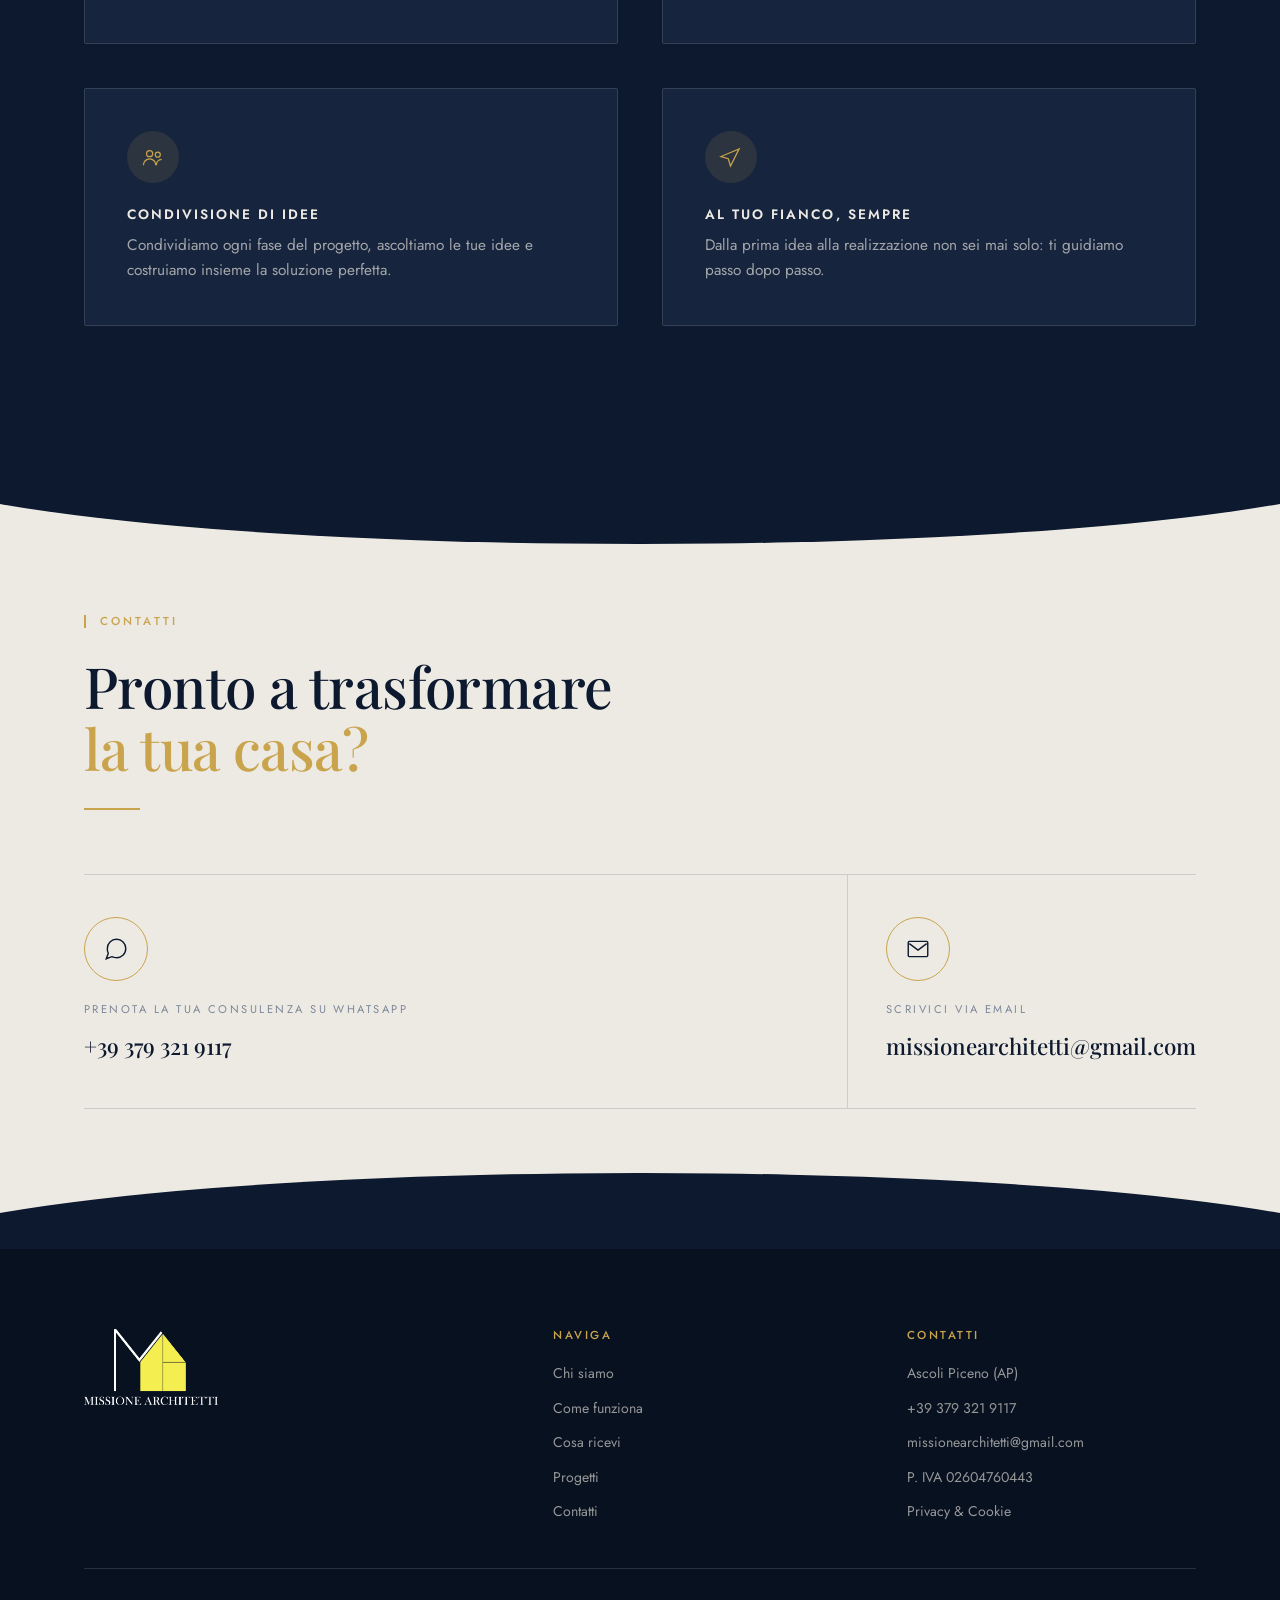
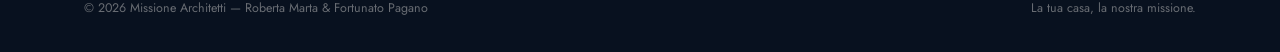
==== commit a527b7f6: "Aggiunge la Partita IVA ai contatti" ====
--- a/index.html
+++ b/index.html
@@ -434,6 +434,7 @@
           <li><a href="https://maps.google.com/?q=Piazza+del+Popolo,+Ascoli+Piceno" target="_blank" rel="noopener">Ascoli Piceno (AP)</a></li>
           <li><a href="https://wa.me/393793219117?text=Salve%2C%20Ciao%20Missione%20Architetti!%20%F0%9F%91%8B%0AVorrei%20ricevere%20maggiori%20informazioni%20sui%20vostri%20servizi%20e%2C%20se%20possibile%2C%20fissare%20una%20consulenza.%20%F0%9F%8F%A0%E2%9C%A8" target="_blank" rel="noopener">+39 379 321 9117</a></li>
           <li><a href="mailto:missionearchitetti@gmail.com">missionearchitetti@gmail.com</a></li>
+          <li>P. IVA 02604760443</li>
           <li><a href="/privacy">Privacy &amp; Cookie</a></li>
         </ul>
       </div>
--- a/assets/style.css
+++ b/assets/style.css
@@ -448,6 +448,22 @@
 .project__media::after{background:linear-gradient(to top, rgba(8,17,31,.22), transparent 40%)}
 .project__media .pcard__play{opacity:1}
 
+.project__gallery{
+  display:grid; grid-template-columns:repeat(3,minmax(0,1fr));
+  gap:clamp(.45rem,1vw,.75rem); margin-top:clamp(.45rem,1vw,.75rem);
+}
+.project__gallery--two{grid-template-columns:repeat(2,minmax(0,1fr))}
+.project__shot{
+  position:relative; overflow:hidden; border-radius:var(--radius);
+  background:var(--navy-soft);
+}
+.project__shot img{
+  width:100%; aspect-ratio:4/3; object-fit:cover;
+  transition:transform .65s var(--ease), filter .45s var(--ease);
+}
+.project__shot:hover img{transform:scale(1.045); filter:brightness(.88)}
+.project__shot:focus-visible{outline:2px solid var(--gold); outline-offset:3px}
+
 .project h2{font-size:clamp(1.7rem,1.3rem + 1.7vw,2.6rem); margin:-.45rem 0 1.1rem}
 
 /* La categoria sta sopra il video, allineata al suo bordo sinistro.
@@ -508,7 +524,9 @@
   padding:clamp(1rem,4vw,3rem);
 }
 .lb.is-open{opacity:1; visibility:visible}
-.lb video{max-width:min(100%,900px); max-height:86svh; width:auto; border-radius:var(--radius)}
+.lb video,.lb > img{max-width:min(100%,1100px); max-height:86svh; width:auto; border-radius:var(--radius)}
+.lb > img{height:auto; object-fit:contain}
+.lb video[hidden],.lb > img[hidden]{display:none}
 .lb__close{
   position:absolute; top:clamp(1rem,3vw,2rem); right:clamp(1rem,3vw,2rem);
   width:46px; height:46px; border-radius:50%; display:grid; place-items:center;
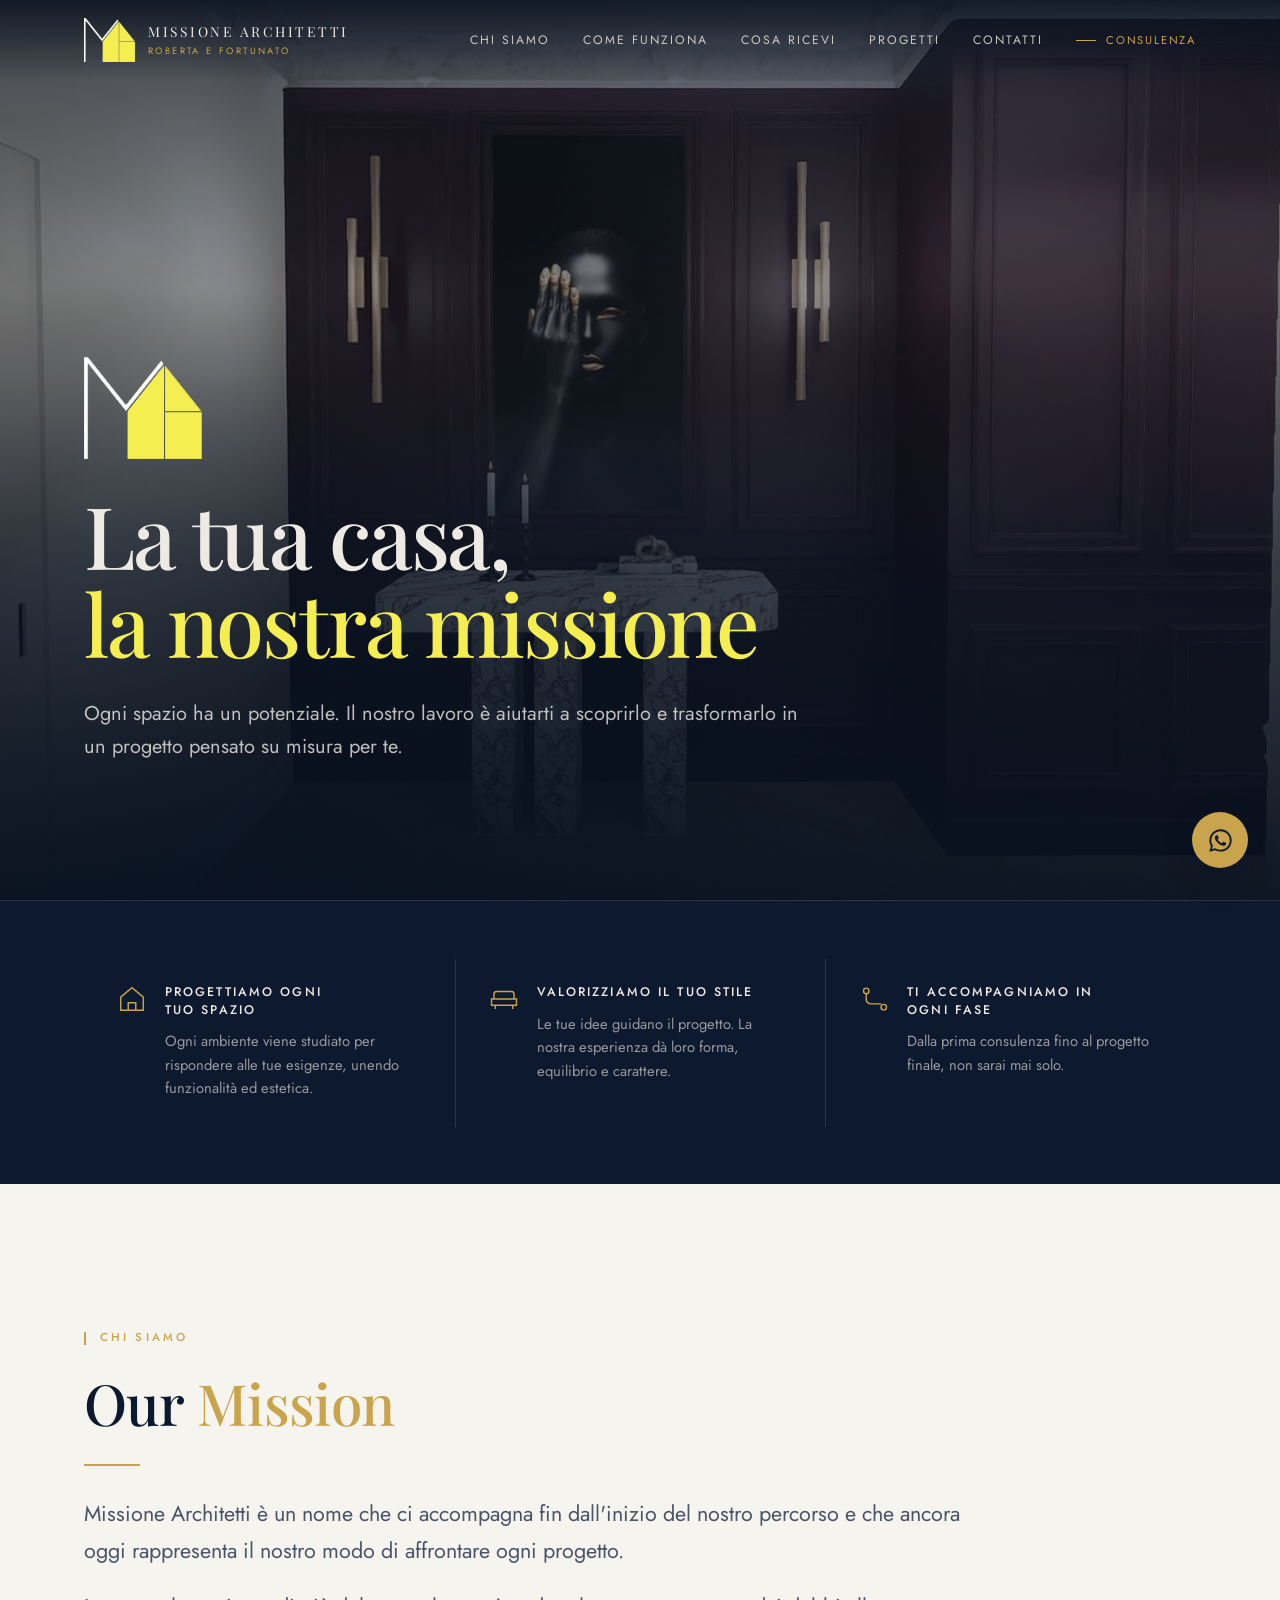
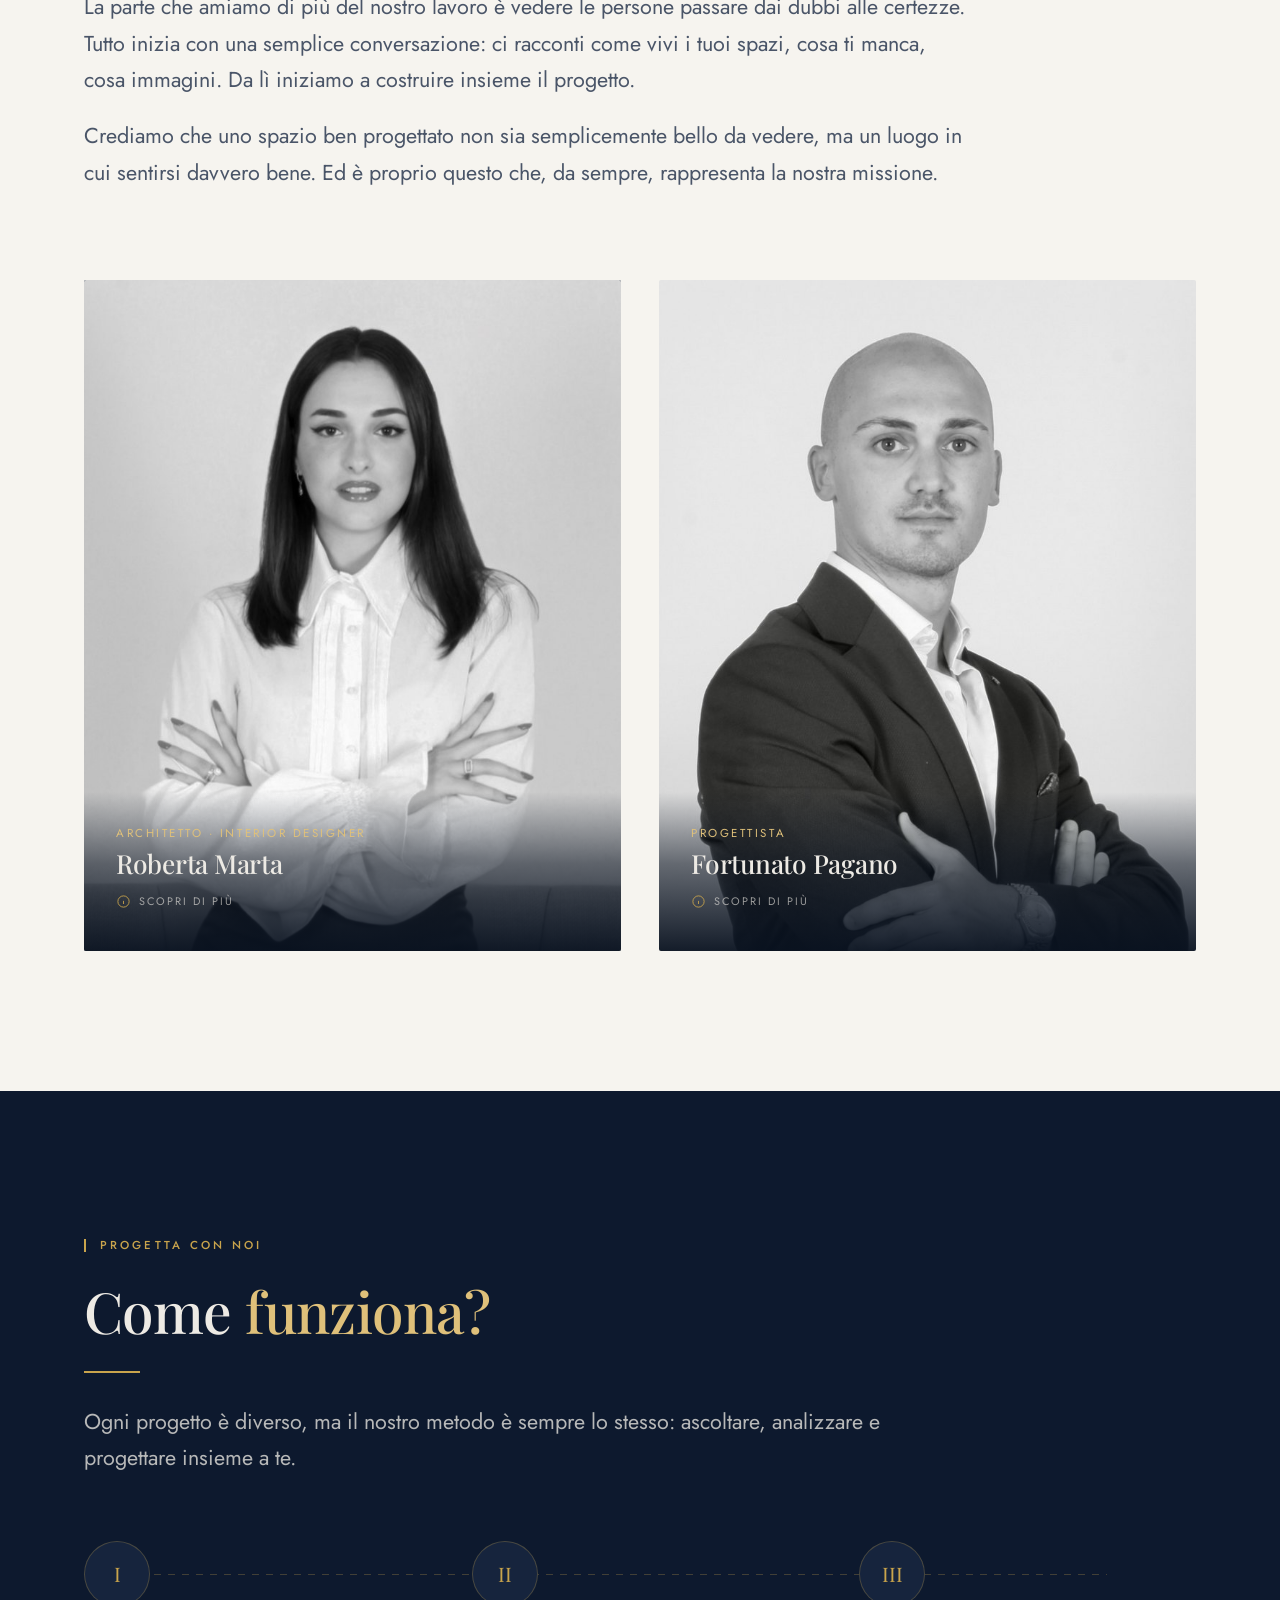
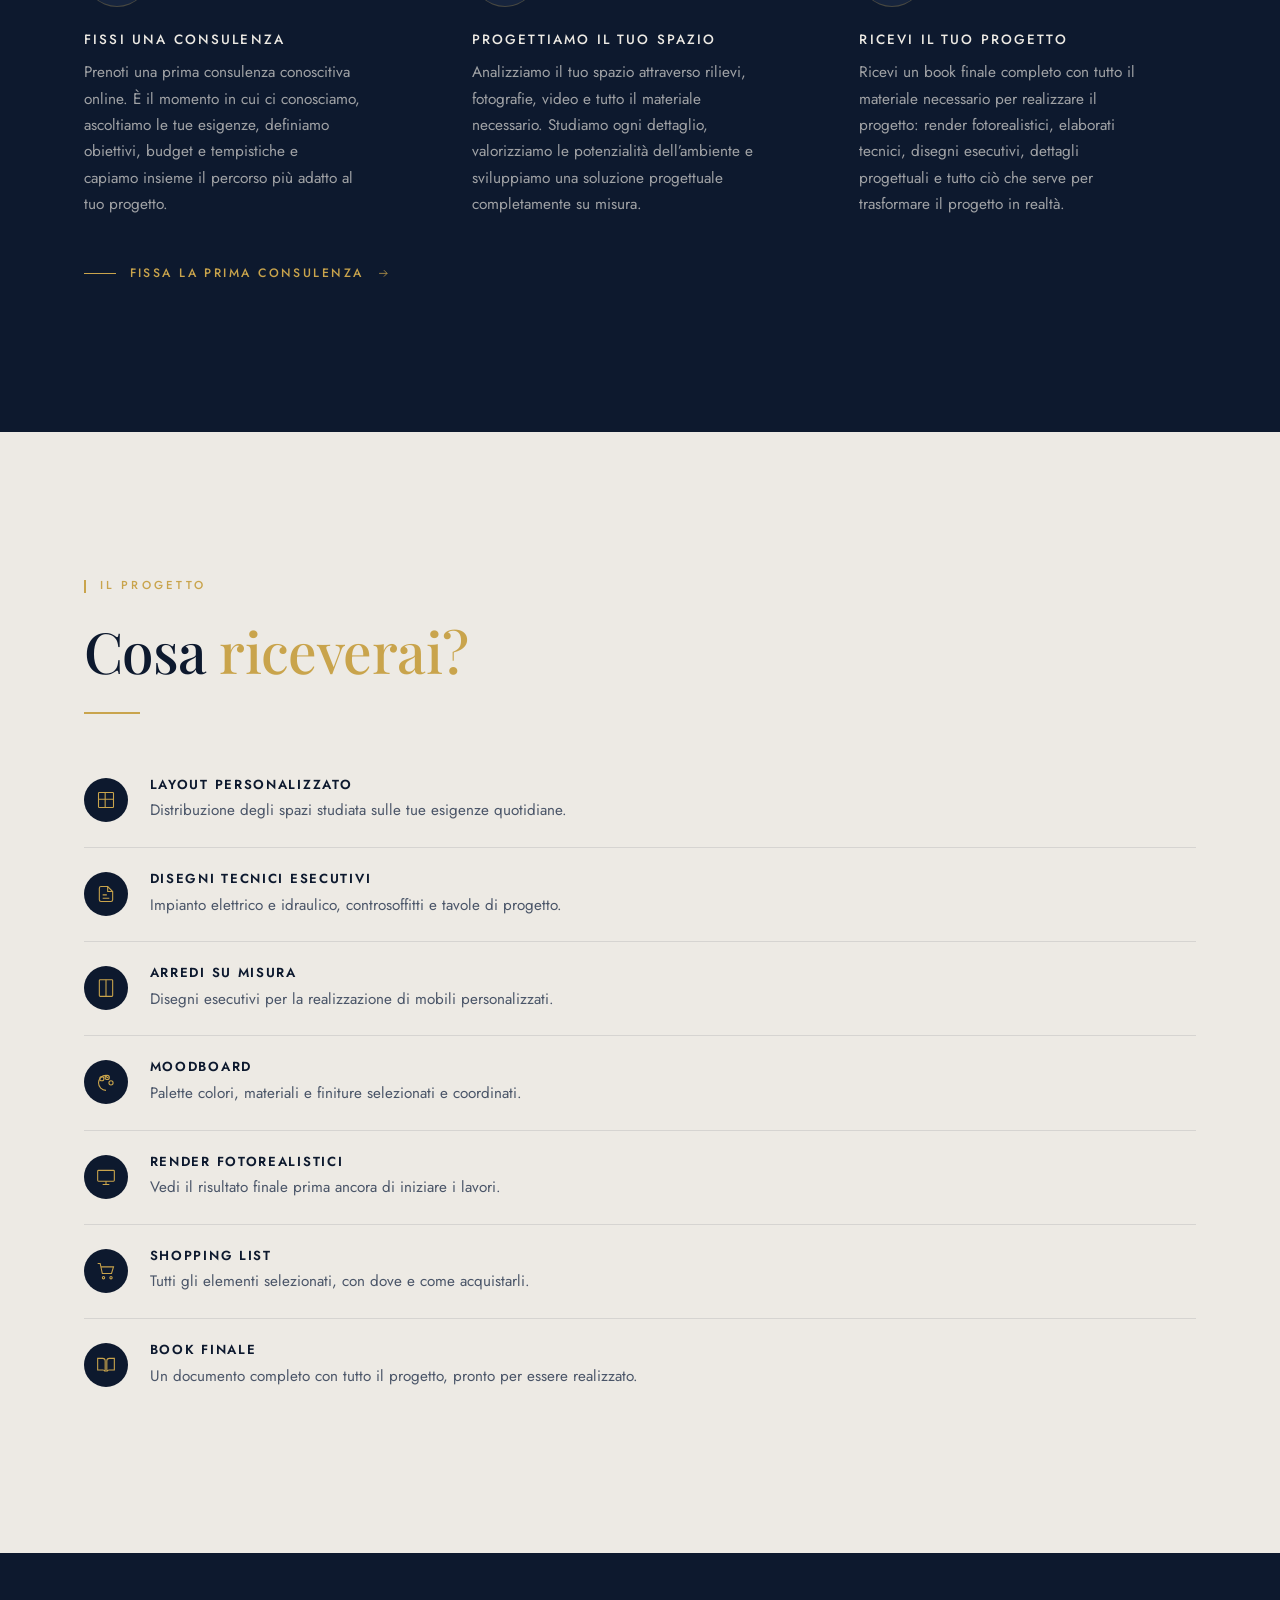
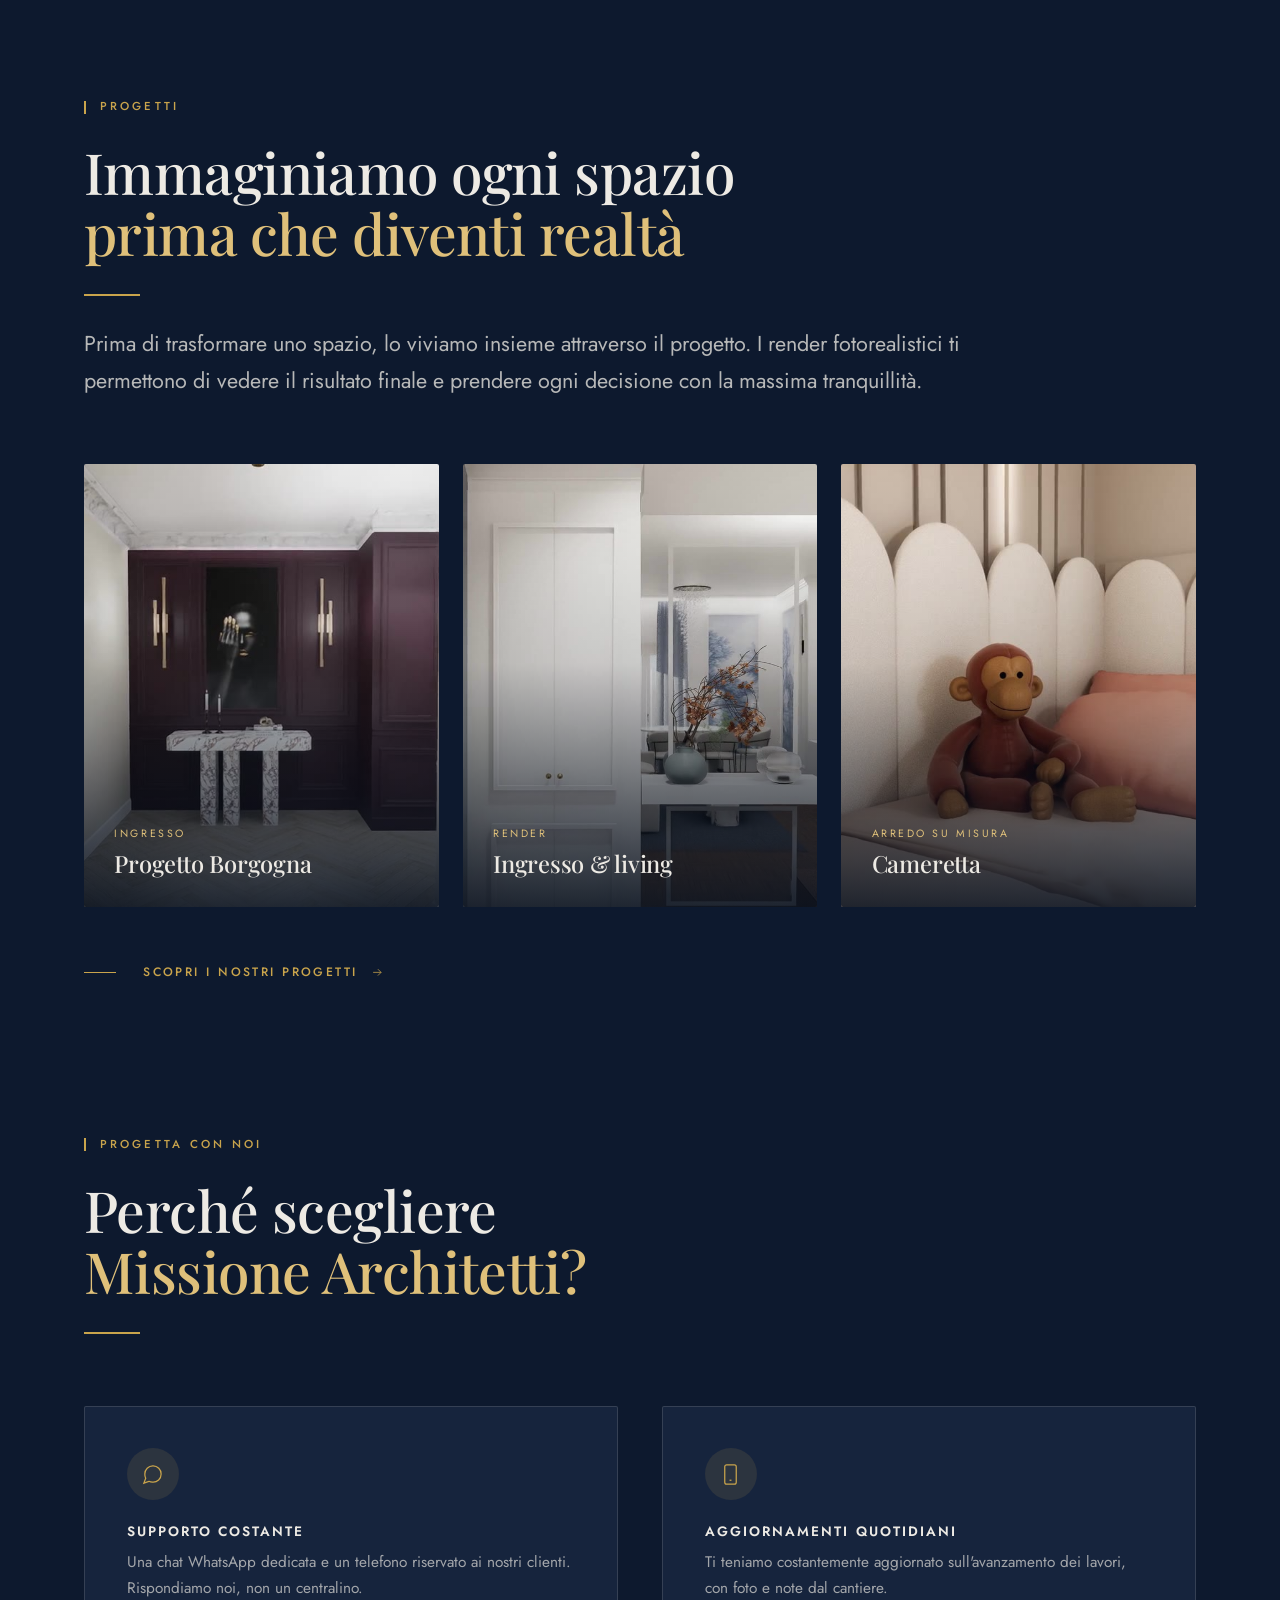
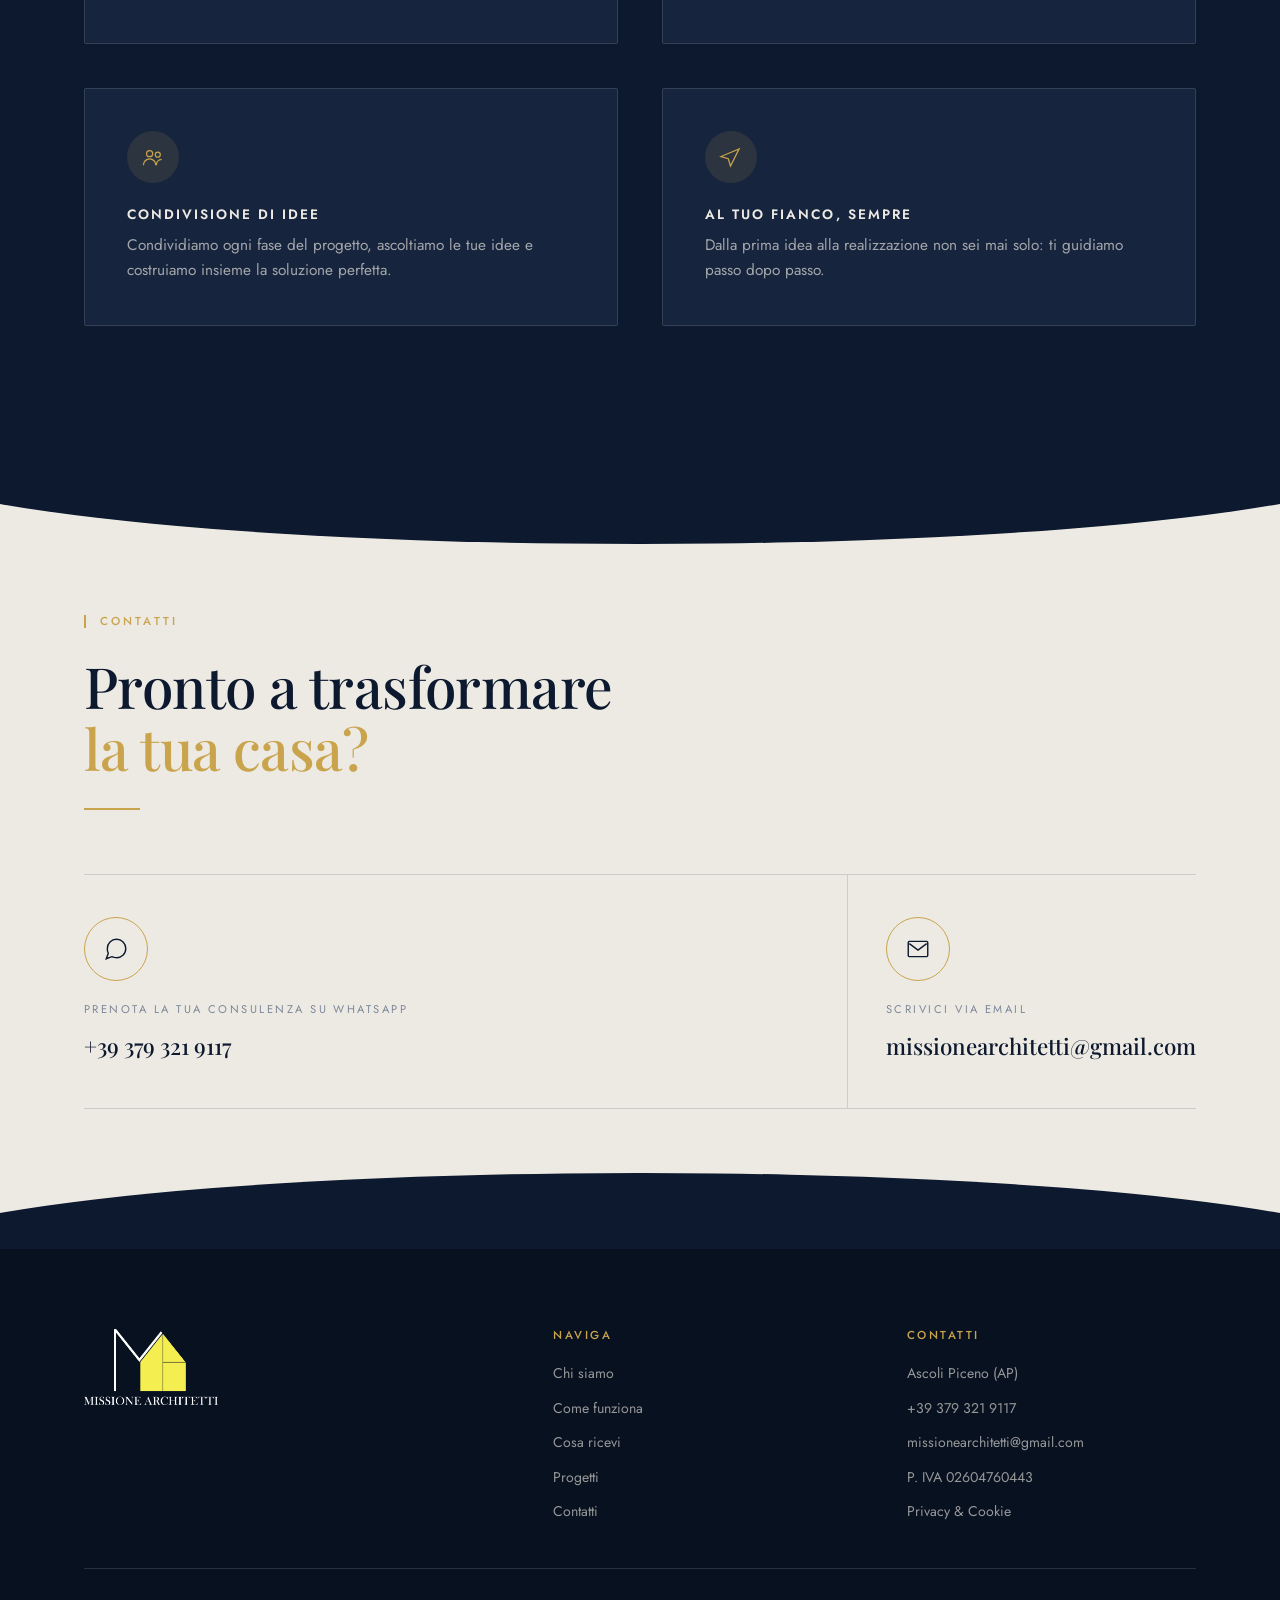
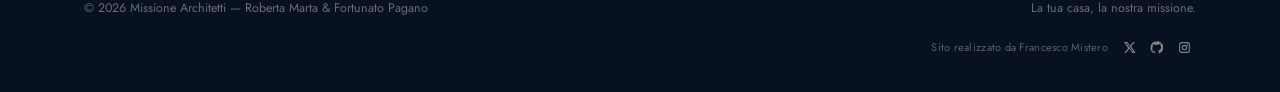
==== commit 214e00a2: "Add subtle creator credit to footer" ====
--- a/index.html
+++ b/index.html
@@ -75,7 +75,7 @@
       <a href="#servizi">Cosa ricevi</a>
       <a href="/progetti">Progetti</a>
       <a href="#contatti">Contatti</a>
-      <a class="btn btn--gold" href="https://wa.me/393793219117?text=Salve%2C%20Ciao%20Missione%20Architetti!%20%F0%9F%91%8B%0AVorrei%20ricevere%20maggiori%20informazioni%20sui%20vostri%20servizi%20e%2C%20se%20possibile%2C%20fissare%20una%20consulenza.%20%F0%9F%8F%A0%E2%9C%A8" target="_blank" rel="noopener">Consulenza</a>
+      <a class="btn btn--gold" href="https://wa.me/393793219117?text=Salve%2C%20Ciao%20Missione%20Architetti!%0AVorrei%20ricevere%20maggiori%20informazioni%20sui%20vostri%20servizi%20e%2C%20se%20possibile%2C%20fissare%20una%20consulenza." target="_blank" rel="noopener">Consulenza</a>
     </nav>
 
     <button class="nav__toggle" id="navToggle" aria-label="Apri il menu" aria-expanded="false" aria-controls="navLinks"><span></span></button>
@@ -102,7 +102,7 @@
       e trasformarlo in un progetto pensato su misura per te.
     </p>
     <div class="btn-row reveal" data-d="3">
-      <a class="btn btn--gold" href="https://wa.me/393793219117?text=Salve%2C%20Ciao%20Missione%20Architetti!%20%F0%9F%91%8B%0AVorrei%20ricevere%20maggiori%20informazioni%20sui%20vostri%20servizi%20e%2C%20se%20possibile%2C%20fissare%20una%20consulenza.%20%F0%9F%8F%A0%E2%9C%A8" target="_blank" rel="noopener">
+      <a class="btn btn--gold" href="https://wa.me/393793219117?text=Salve%2C%20Ciao%20Missione%20Architetti!%0AVorrei%20ricevere%20maggiori%20informazioni%20sui%20vostri%20servizi%20e%2C%20se%20possibile%2C%20fissare%20una%20consulenza." target="_blank" rel="noopener">
         <svg viewBox="0 0 24 24" fill="currentColor" aria-hidden="true"><path d="M12.04 2C6.58 2 2.13 6.45 2.13 11.91c0 1.75.46 3.45 1.32 4.95L2 22l5.25-1.38a9.9 9.9 0 0 0 4.79 1.22h.01c5.46 0 9.9-4.45 9.9-9.91 0-2.65-1.03-5.14-2.9-7.01A9.82 9.82 0 0 0 12.04 2Zm0 18.15h-.01a8.2 8.2 0 0 1-4.19-1.15l-.3-.18-3.12.82.83-3.04-.2-.31a8.19 8.19 0 0 1-1.26-4.38c0-4.54 3.7-8.24 8.25-8.24 2.2 0 4.27.86 5.83 2.42a8.19 8.19 0 0 1 2.41 5.83c0 4.54-3.7 8.23-8.24 8.23Zm4.52-6.17c-.25-.12-1.47-.72-1.69-.81-.23-.08-.39-.12-.56.13-.16.24-.64.8-.78.97-.15.16-.29.18-.53.06-.25-.13-1.05-.39-1.99-1.23-.74-.66-1.23-1.47-1.38-1.72-.14-.25-.01-.38.11-.5.11-.11.25-.29.37-.44.13-.15.17-.25.25-.41.09-.17.05-.31-.01-.44-.06-.12-.56-1.34-.76-1.84-.2-.48-.41-.42-.56-.42l-.48-.01c-.16 0-.43.06-.66.31-.22.25-.86.85-.86 2.06 0 1.22.89 2.39 1.01 2.56.12.16 1.75 2.67 4.23 3.74.59.26 1.05.41 1.41.52.59.19 1.13.16 1.56.1.47-.07 1.47-.6 1.68-1.18.2-.58.2-1.08.15-1.18-.06-.11-.23-.17-.48-.29Z"/></svg>
         Prenota una consulenza
       </a>
@@ -251,7 +251,7 @@
     </div>
 
     <div class="btn-row reveal" data-d="4">
-      <a class="btn btn--gold" href="https://wa.me/393793219117?text=Salve%2C%20Ciao%20Missione%20Architetti!%20%F0%9F%91%8B%0AVorrei%20ricevere%20maggiori%20informazioni%20sui%20vostri%20servizi%20e%2C%20se%20possibile%2C%20fissare%20una%20consulenza.%20%F0%9F%8F%A0%E2%9C%A8" target="_blank" rel="noopener">
+      <a class="btn btn--gold" href="https://wa.me/393793219117?text=Salve%2C%20Ciao%20Missione%20Architetti!%0AVorrei%20ricevere%20maggiori%20informazioni%20sui%20vostri%20servizi%20e%2C%20se%20possibile%2C%20fissare%20una%20consulenza." target="_blank" rel="noopener">
         Fissa la prima consulenza
         <svg viewBox="0 0 24 24" fill="none" stroke="currentColor" stroke-width="1.4" aria-hidden="true"><path d="M4 12h15M13 6l6 6-6 6"/></svg>
       </a>
@@ -393,7 +393,7 @@
     </div>
 
     <div class="cta__methods">
-      <a class="method reveal" data-d="2" href="https://wa.me/393793219117?text=Salve%2C%20Ciao%20Missione%20Architetti!%20%F0%9F%91%8B%0AVorrei%20ricevere%20maggiori%20informazioni%20sui%20vostri%20servizi%20e%2C%20se%20possibile%2C%20fissare%20una%20consulenza.%20%F0%9F%8F%A0%E2%9C%A8" target="_blank" rel="noopener">
+      <a class="method reveal" data-d="2" href="https://wa.me/393793219117?text=Salve%2C%20Ciao%20Missione%20Architetti!%0AVorrei%20ricevere%20maggiori%20informazioni%20sui%20vostri%20servizi%20e%2C%20se%20possibile%2C%20fissare%20una%20consulenza." target="_blank" rel="noopener">
         <span class="method__ico"><svg viewBox="0 0 24 24" fill="none" stroke="currentColor" aria-hidden="true"><path d="M21 11.5a8.4 8.4 0 0 1-9 8.5 8.4 8.4 0 0 1-3.8-.9L3 21l1.9-5.1A8.4 8.4 0 0 1 4 11.5 8.4 8.4 0 0 1 12.5 3 8.4 8.4 0 0 1 21 11.5Z"/></svg></span>
         <small>Prenota la tua consulenza su WhatsApp</small>
         <strong>+39 379 321 9117</strong>
@@ -432,7 +432,7 @@
         <h4>Contatti</h4>
         <ul>
           <li><a href="https://maps.google.com/?q=Piazza+del+Popolo,+Ascoli+Piceno" target="_blank" rel="noopener">Ascoli Piceno (AP)</a></li>
-          <li><a href="https://wa.me/393793219117?text=Salve%2C%20Ciao%20Missione%20Architetti!%20%F0%9F%91%8B%0AVorrei%20ricevere%20maggiori%20informazioni%20sui%20vostri%20servizi%20e%2C%20se%20possibile%2C%20fissare%20una%20consulenza.%20%F0%9F%8F%A0%E2%9C%A8" target="_blank" rel="noopener">+39 379 321 9117</a></li>
+          <li><a href="https://wa.me/393793219117?text=Salve%2C%20Ciao%20Missione%20Architetti!%0AVorrei%20ricevere%20maggiori%20informazioni%20sui%20vostri%20servizi%20e%2C%20se%20possibile%2C%20fissare%20una%20consulenza." target="_blank" rel="noopener">+39 379 321 9117</a></li>
           <li><a href="mailto:missionearchitetti@gmail.com">missionearchitetti@gmail.com</a></li>
           <li>P. IVA 02604760443</li>
           <li><a href="/privacy">Privacy &amp; Cookie</a></li>
@@ -444,11 +444,19 @@
       <p>© <span id="year">2026</span> Missione Architetti — Roberta Marta &amp; Fortunato Pagano</p>
       <p>La tua casa, la nostra missione.</p>
     </div>
+    <div class="footer__credit">
+      <span>Sito realizzato da Francesco Mistero</span>
+      <nav class="footer__credit-links" aria-label="Profili di Francesco Mistero">
+        <a href="https://x.com/Kappaemme1926" target="_blank" rel="noopener noreferrer" aria-label="Francesco Mistero su X"><svg viewBox="0 0 24 24" aria-hidden="true"><path d="M18.9 2H22l-6.8 7.8L23.2 22h-6.3l-5-7.5L5.3 22H2.2l7.3-8.4L1.8 2h6.5l4.5 6.9L18.9 2Zm-1.1 18h1.7L7.4 3.9H5.6L17.8 20Z"/></svg></a>
+        <a href="https://github.com/Kappaemme-git" target="_blank" rel="noopener noreferrer" aria-label="Francesco Mistero su GitHub"><svg viewBox="0 0 24 24" aria-hidden="true"><path d="M12 .8a11.2 11.2 0 0 0-3.5 21.8c.6.1.8-.3.8-.6v-2.1c-3.3.7-4-1.4-4-1.4-.5-1.3-1.2-1.6-1.2-1.6-1.1-.8.1-.8.1-.8 1.2.1 1.8 1.2 1.8 1.2 1 .1.8 2.5 2.6 3.1.3-.7.7-1.2 1.2-1.5-2.7-.3-5.5-1.3-5.5-6.1 0-1.4.5-2.5 1.2-3.4-.1-.3-.5-1.6.1-3.3 0 0 1-.3 3.5 1.3a12 12 0 0 1 6.4 0C18 4.5 19 4.8 19 4.8c.6 1.7.2 3 .1 3.3.8.9 1.2 2 1.2 3.4 0 4.8-2.8 5.8-5.5 6.1.7.6 1.3 1.7 1.3 3.3V22c0 .3.2.7.8.6A11.2 11.2 0 0 0 12 .8Z"/></svg></a>
+        <a href="https://www.instagram.com/kappaemme.dev/" target="_blank" rel="noopener noreferrer" aria-label="Francesco Mistero su Instagram"><svg viewBox="0 0 24 24" aria-hidden="true"><path d="M7 2h10a5 5 0 0 1 5 5v10a5 5 0 0 1-5 5H7a5 5 0 0 1-5-5V7a5 5 0 0 1 5-5Zm0 2a3 3 0 0 0-3 3v10a3 3 0 0 0 3 3h10a3 3 0 0 0 3-3V7a3 3 0 0 0-3-3H7Zm5 3a5 5 0 1 1 0 10 5 5 0 0 1 0-10Zm0 2a3 3 0 1 0 0 6 3 3 0 0 0 0-6Zm5.5-2.8a1.3 1.3 0 1 1 0 2.6 1.3 1.3 0 0 1 0-2.6Z"/></svg></a>
+      </nav>
+    </div>
   </div>
 </footer>
 
 <!-- WhatsApp flottante -->
-<a class="wa" href="https://wa.me/393793219117?text=Salve%2C%20Ciao%20Missione%20Architetti!%20%F0%9F%91%8B%0AVorrei%20ricevere%20maggiori%20informazioni%20sui%20vostri%20servizi%20e%2C%20se%20possibile%2C%20fissare%20una%20consulenza.%20%F0%9F%8F%A0%E2%9C%A8" target="_blank" rel="noopener" aria-label="Scrivici su WhatsApp">
+<a class="wa" href="https://wa.me/393793219117?text=Salve%2C%20Ciao%20Missione%20Architetti!%0AVorrei%20ricevere%20maggiori%20informazioni%20sui%20vostri%20servizi%20e%2C%20se%20possibile%2C%20fissare%20una%20consulenza." target="_blank" rel="noopener" aria-label="Scrivici su WhatsApp">
   <svg viewBox="0 0 24 24" fill="currentColor" aria-hidden="true"><path d="M12.04 2C6.58 2 2.13 6.45 2.13 11.91c0 1.75.46 3.45 1.32 4.95L2 22l5.25-1.38a9.9 9.9 0 0 0 4.79 1.22h.01c5.46 0 9.9-4.45 9.9-9.91 0-2.65-1.03-5.14-2.9-7.01A9.82 9.82 0 0 0 12.04 2Zm0 18.15h-.01a8.2 8.2 0 0 1-4.19-1.15l-.3-.18-3.12.82.83-3.04-.2-.31a8.19 8.19 0 0 1-1.26-4.38c0-4.54 3.7-8.24 8.25-8.24 2.2 0 4.27.86 5.83 2.42a8.19 8.19 0 0 1 2.41 5.83c0 4.54-3.7 8.23-8.24 8.23Zm4.52-6.17c-.25-.12-1.47-.72-1.69-.81-.23-.08-.39-.12-.56.13-.16.24-.64.8-.78.97-.15.16-.29.18-.53.06-.25-.13-1.05-.39-1.99-1.23-.74-.66-1.23-1.47-1.38-1.72-.14-.25-.01-.38.11-.5.11-.11.25-.29.37-.44.13-.15.17-.25.25-.41.09-.17.05-.31-.01-.44-.06-.12-.56-1.34-.76-1.84-.2-.48-.41-.42-.56-.42l-.48-.01c-.16 0-.43.06-.66.31-.22.25-.86.85-.86 2.06 0 1.22.89 2.39 1.01 2.56.12.16 1.75 2.67 4.23 3.74.59.26 1.05.41 1.41.52.59.19 1.13.16 1.56.1.47-.07 1.47-.6 1.68-1.18.2-.58.2-1.08.15-1.18-.06-.11-.23-.17-.48-.29Z"/></svg>
 </a>
 
--- a/assets/style.css
+++ b/assets/style.css
@@ -604,6 +604,12 @@
 .footer a{transition:color .3s var(--ease)}
 .footer a:hover{color:var(--cream)}
 .footer__bottom{display:flex; flex-wrap:wrap; justify-content:space-between; gap:1rem; padding-top:1.8rem; font-size:.78rem; color:rgba(237,234,228,.42)}
+.footer__credit{display:flex; align-items:center; justify-content:flex-end; flex-wrap:wrap; gap:.45rem; margin-top:1rem; font-size:.68rem; letter-spacing:.025em; color:rgba(237,234,228,.36)}
+.footer__credit-links{display:inline-flex; align-items:center; gap:.2rem; margin-left:.15rem}
+.footer__credit-links a{width:24px; height:24px; display:grid; place-items:center; color:rgba(237,234,228,.52)}
+.footer__credit-links a:hover,.footer__credit-links a:focus-visible{color:var(--gold-light)}
+.footer__credit-links a:focus-visible{outline:1px solid var(--gold); outline-offset:2px}
+.footer__credit-links svg{width:13px; height:13px; fill:currentColor}
 
 /* WhatsApp flottante */
 .wa{
